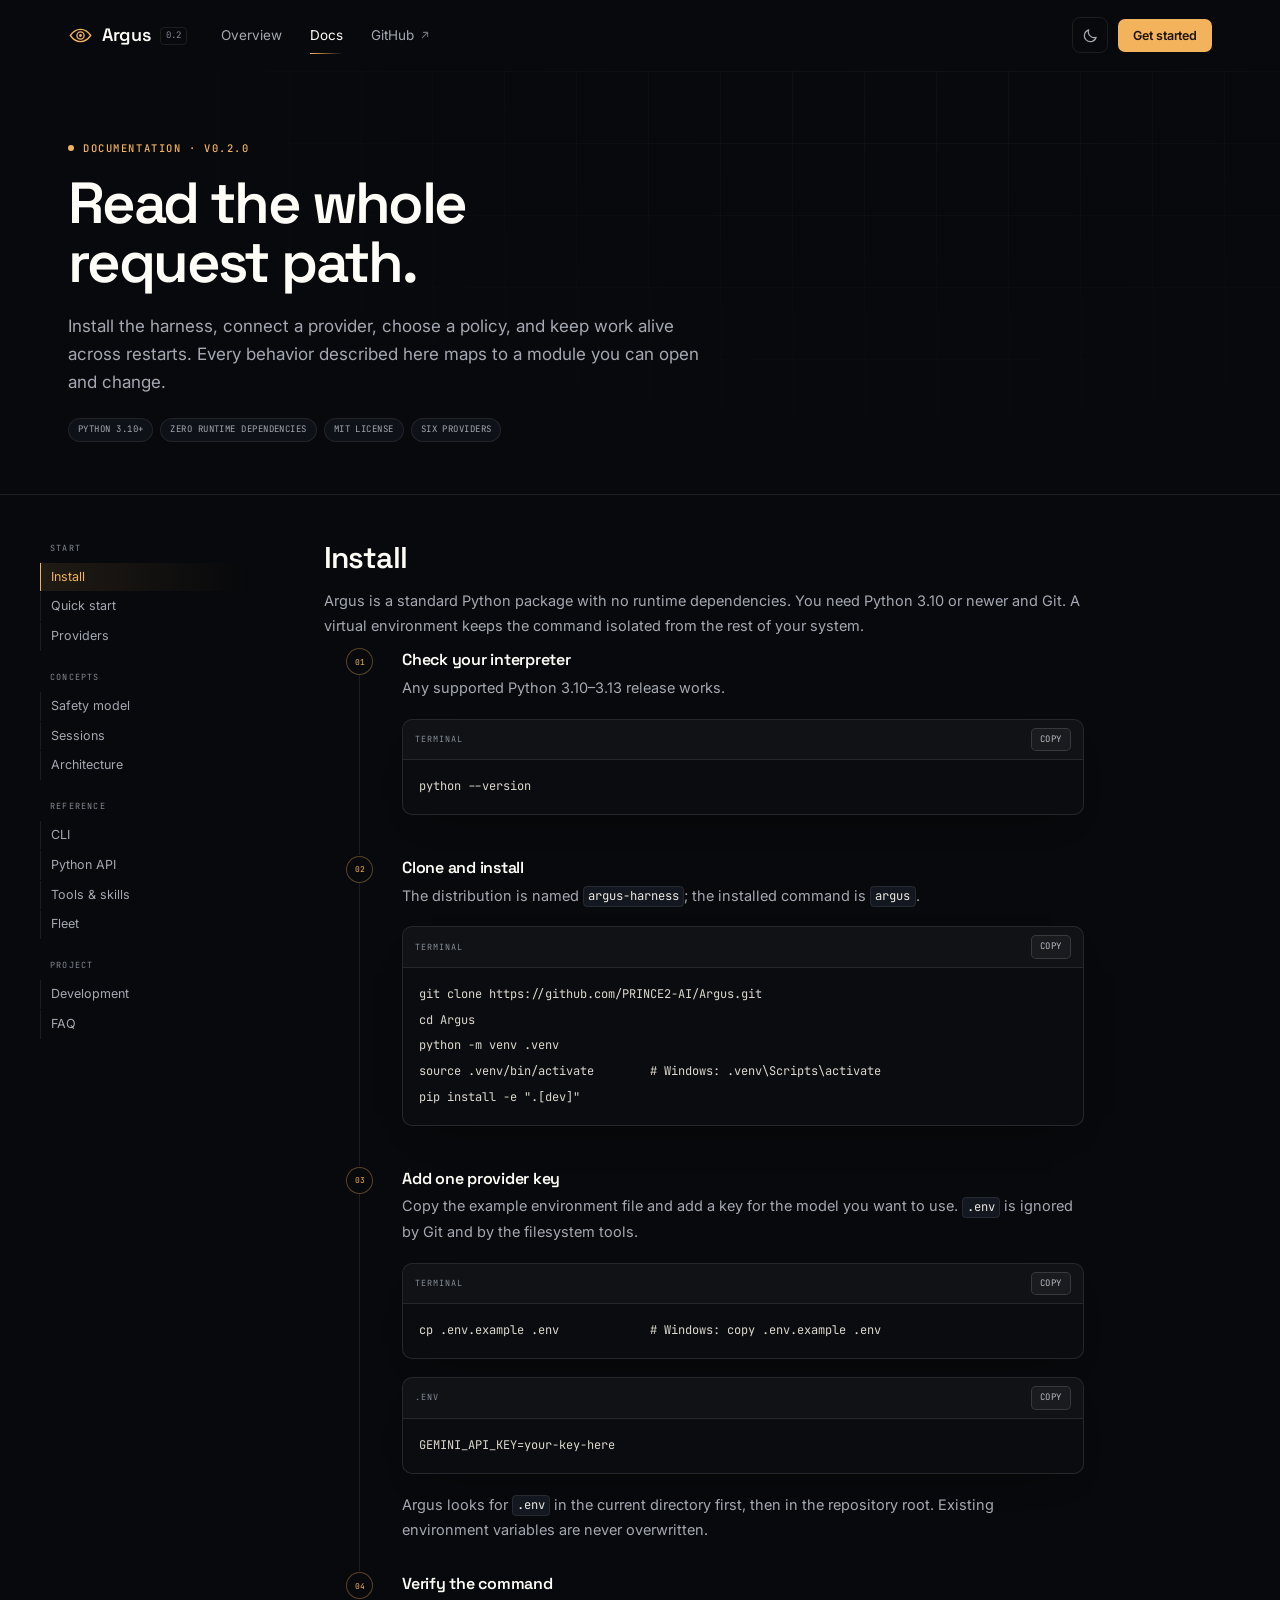
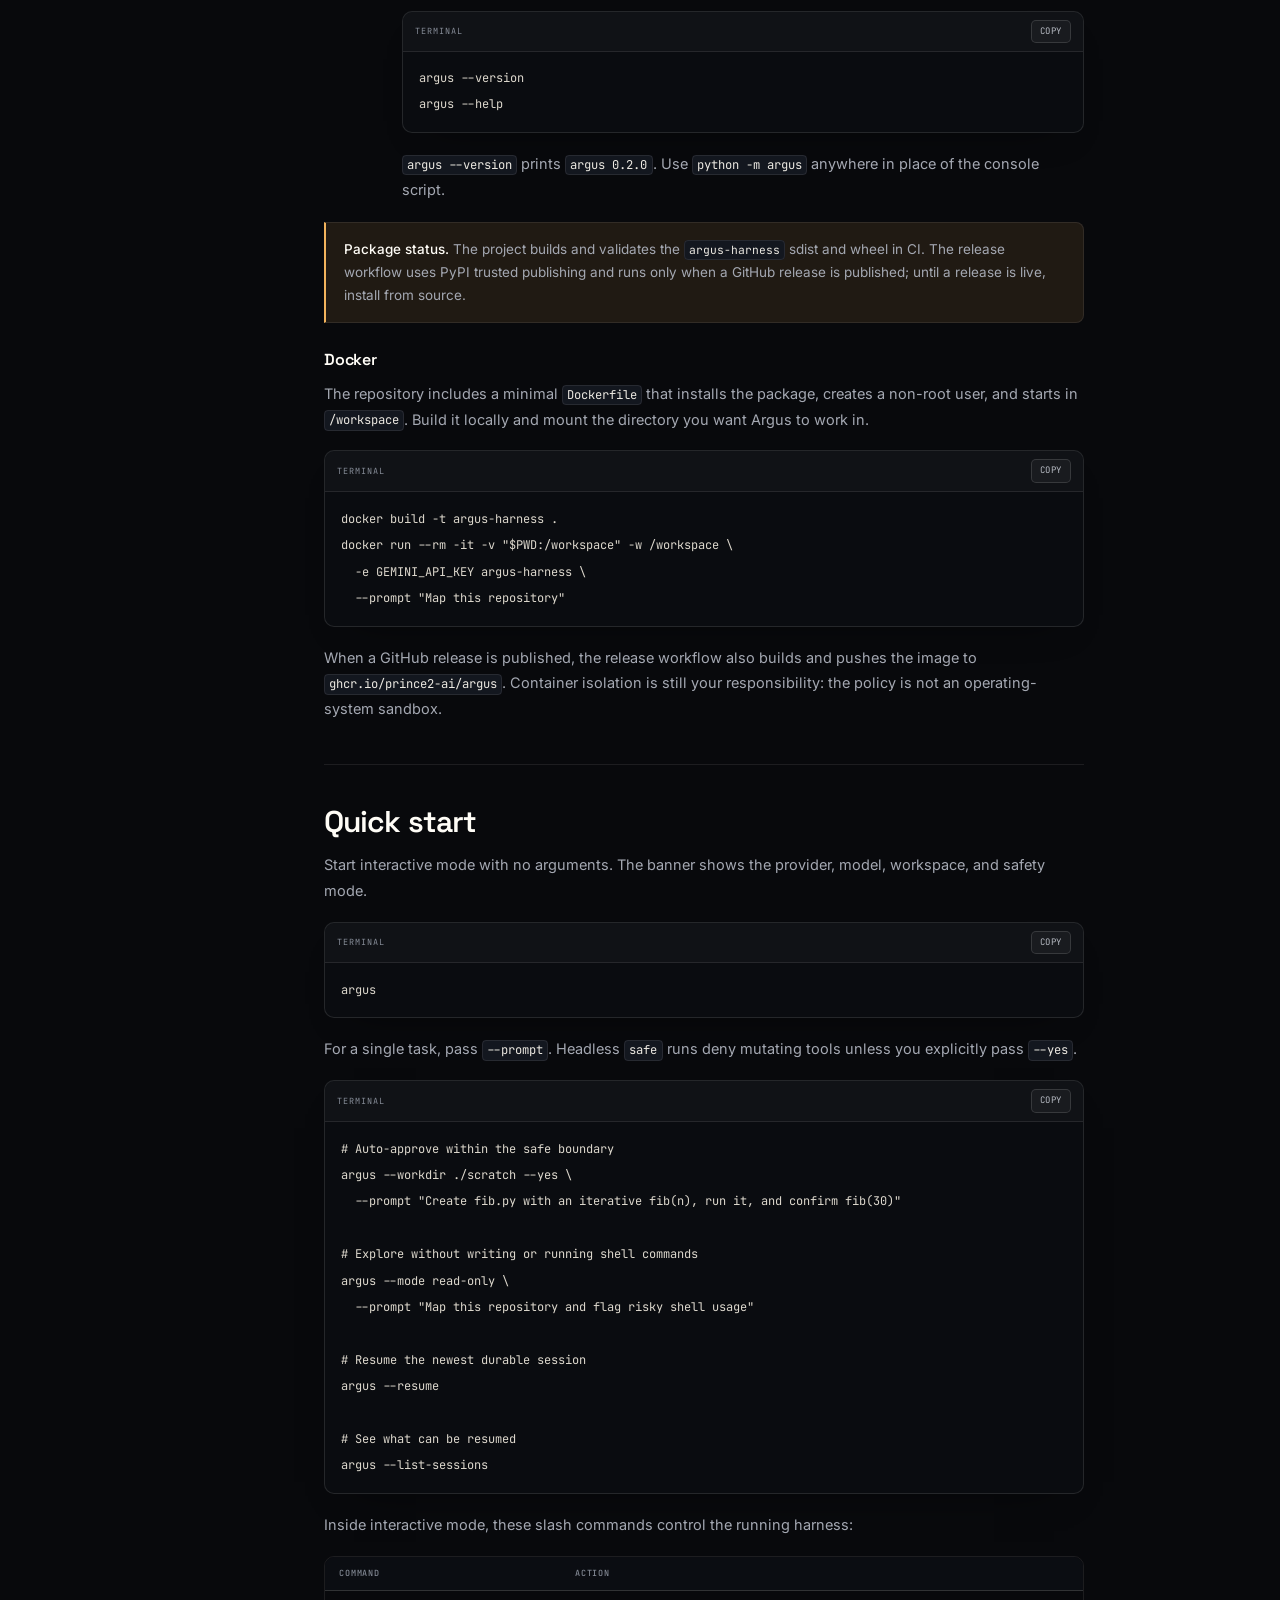
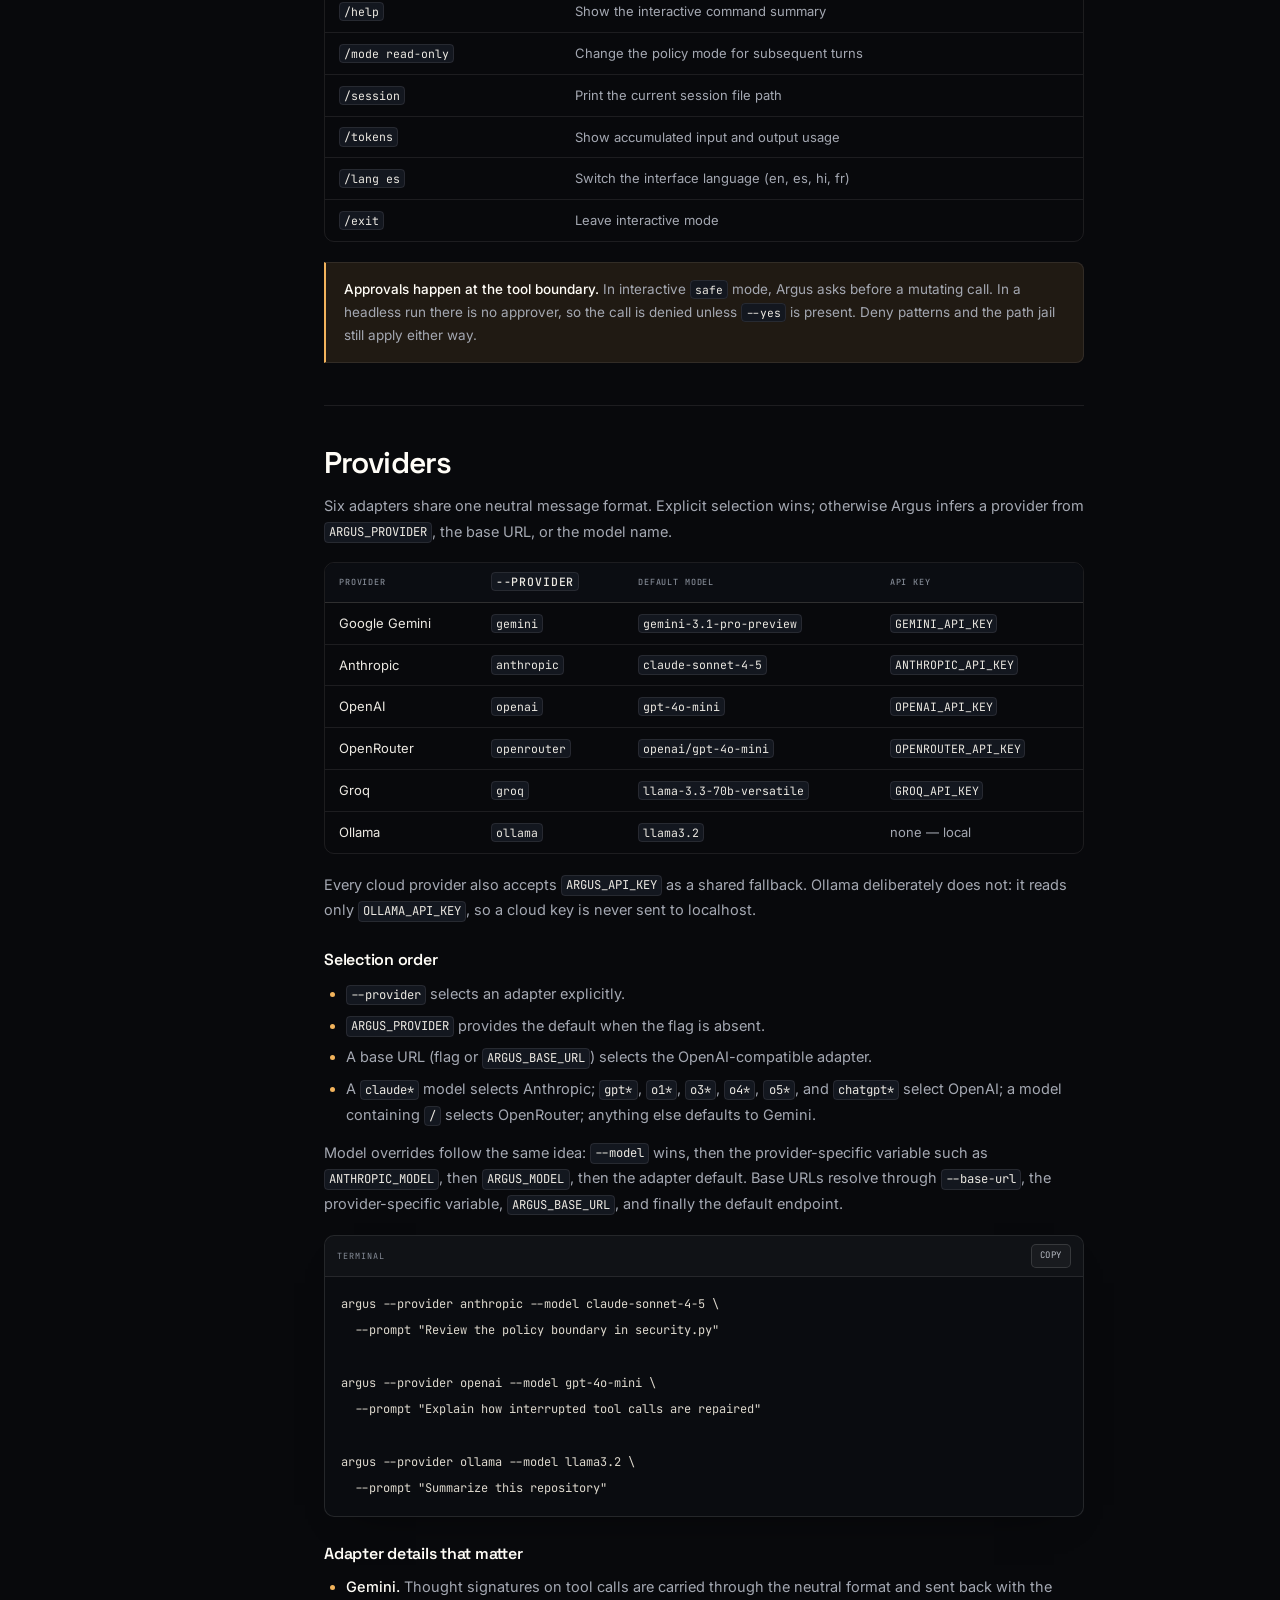
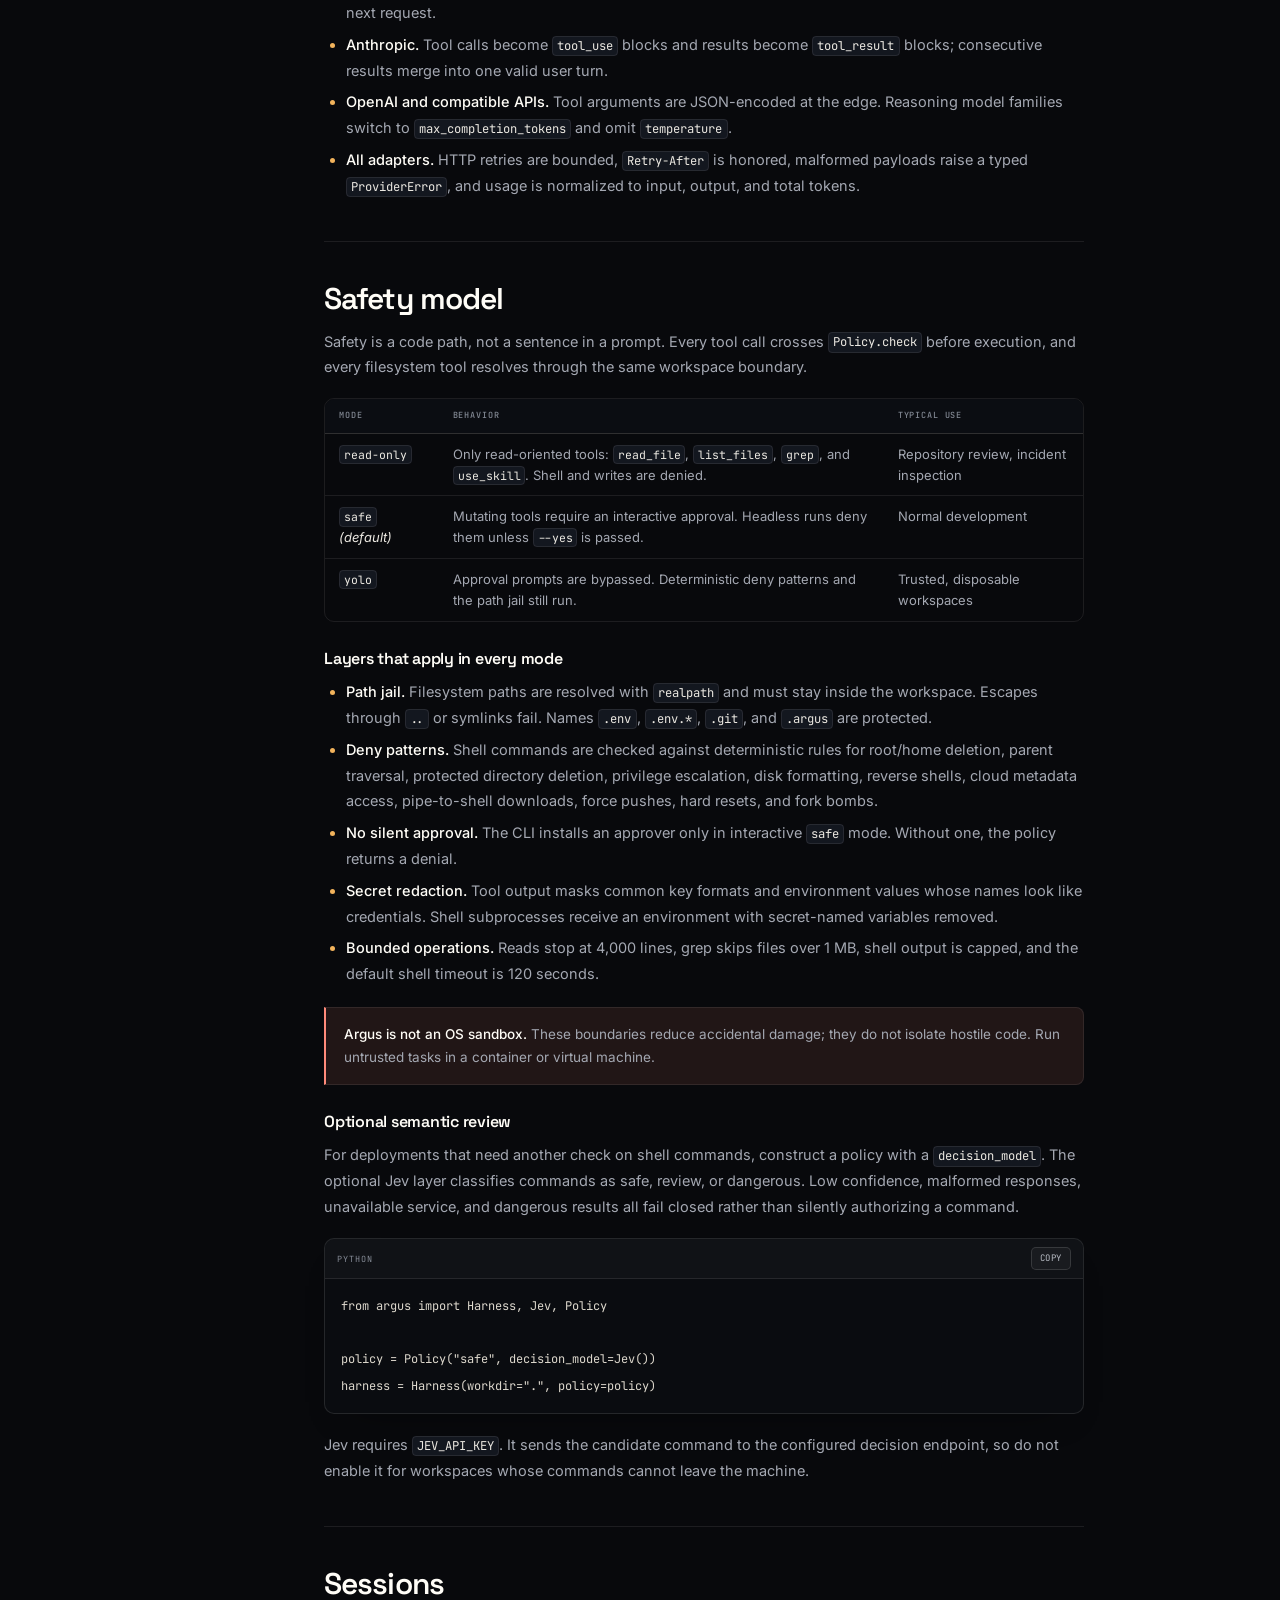
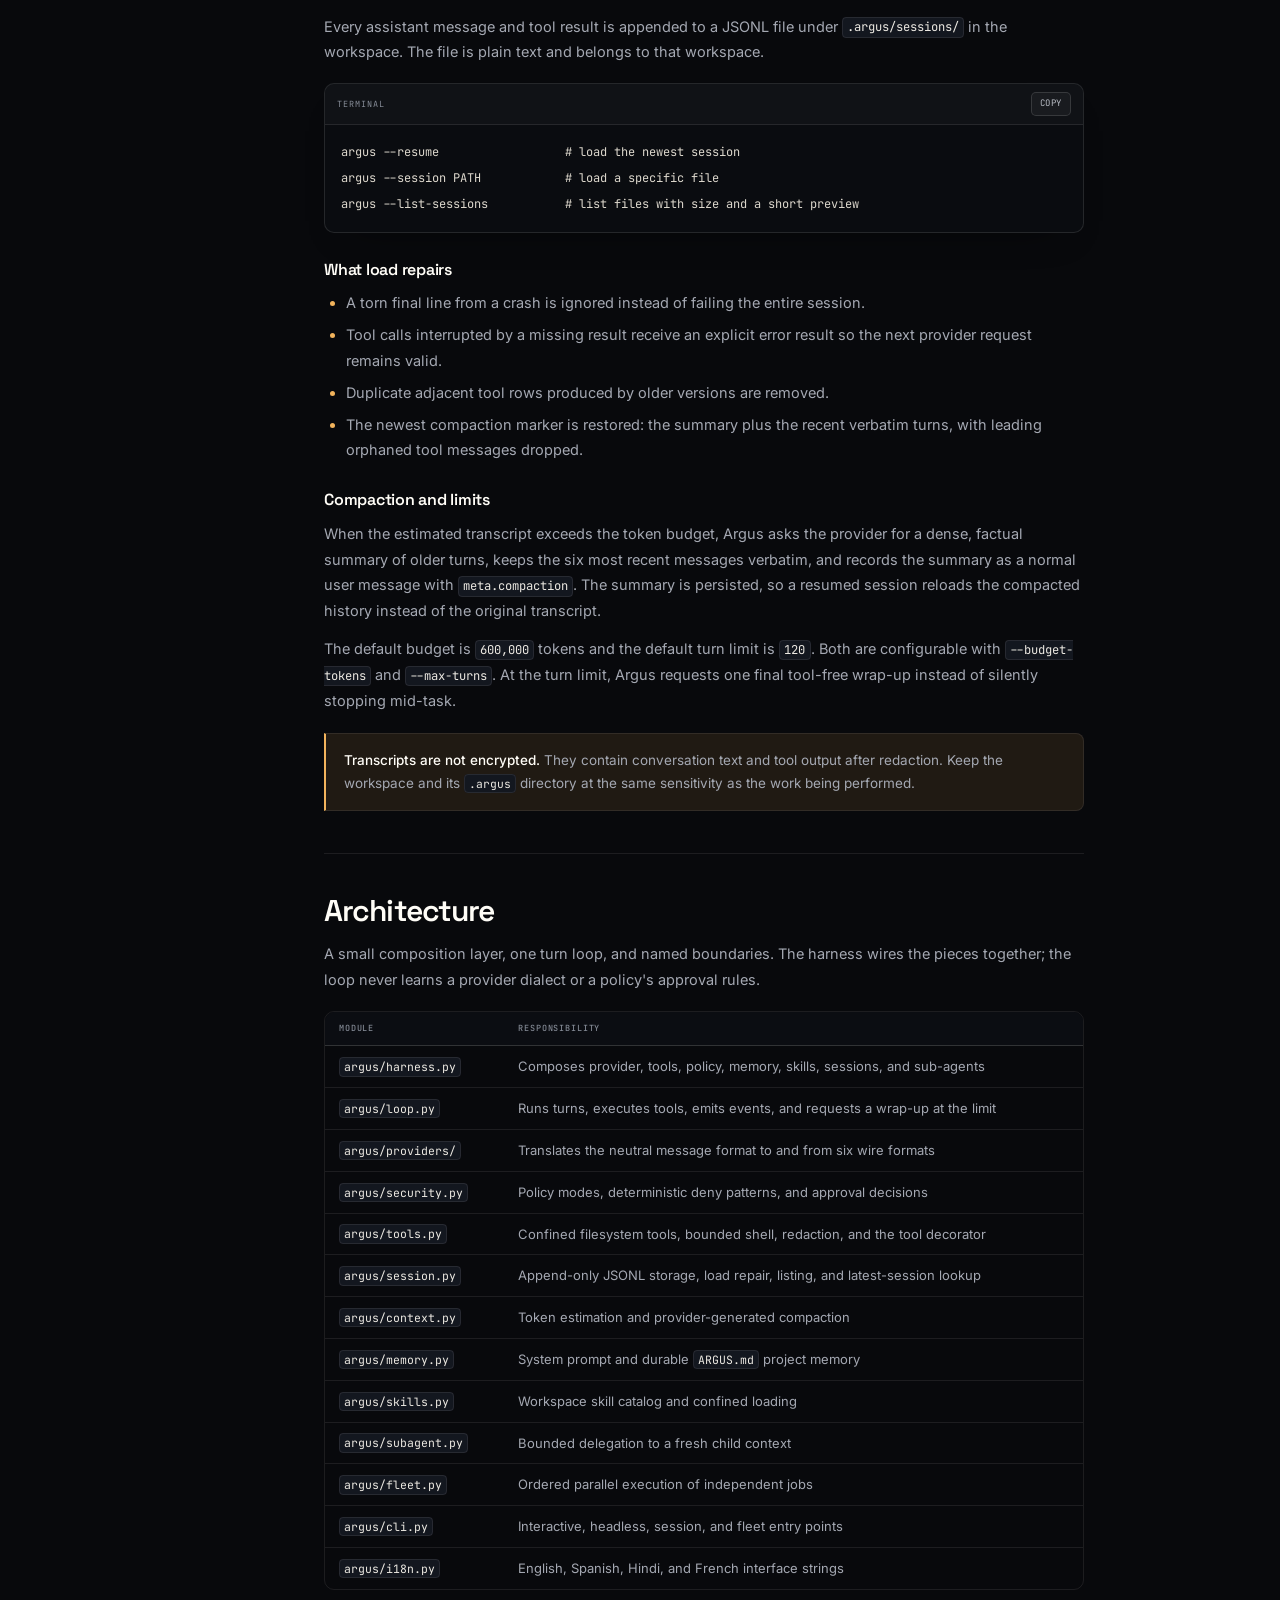
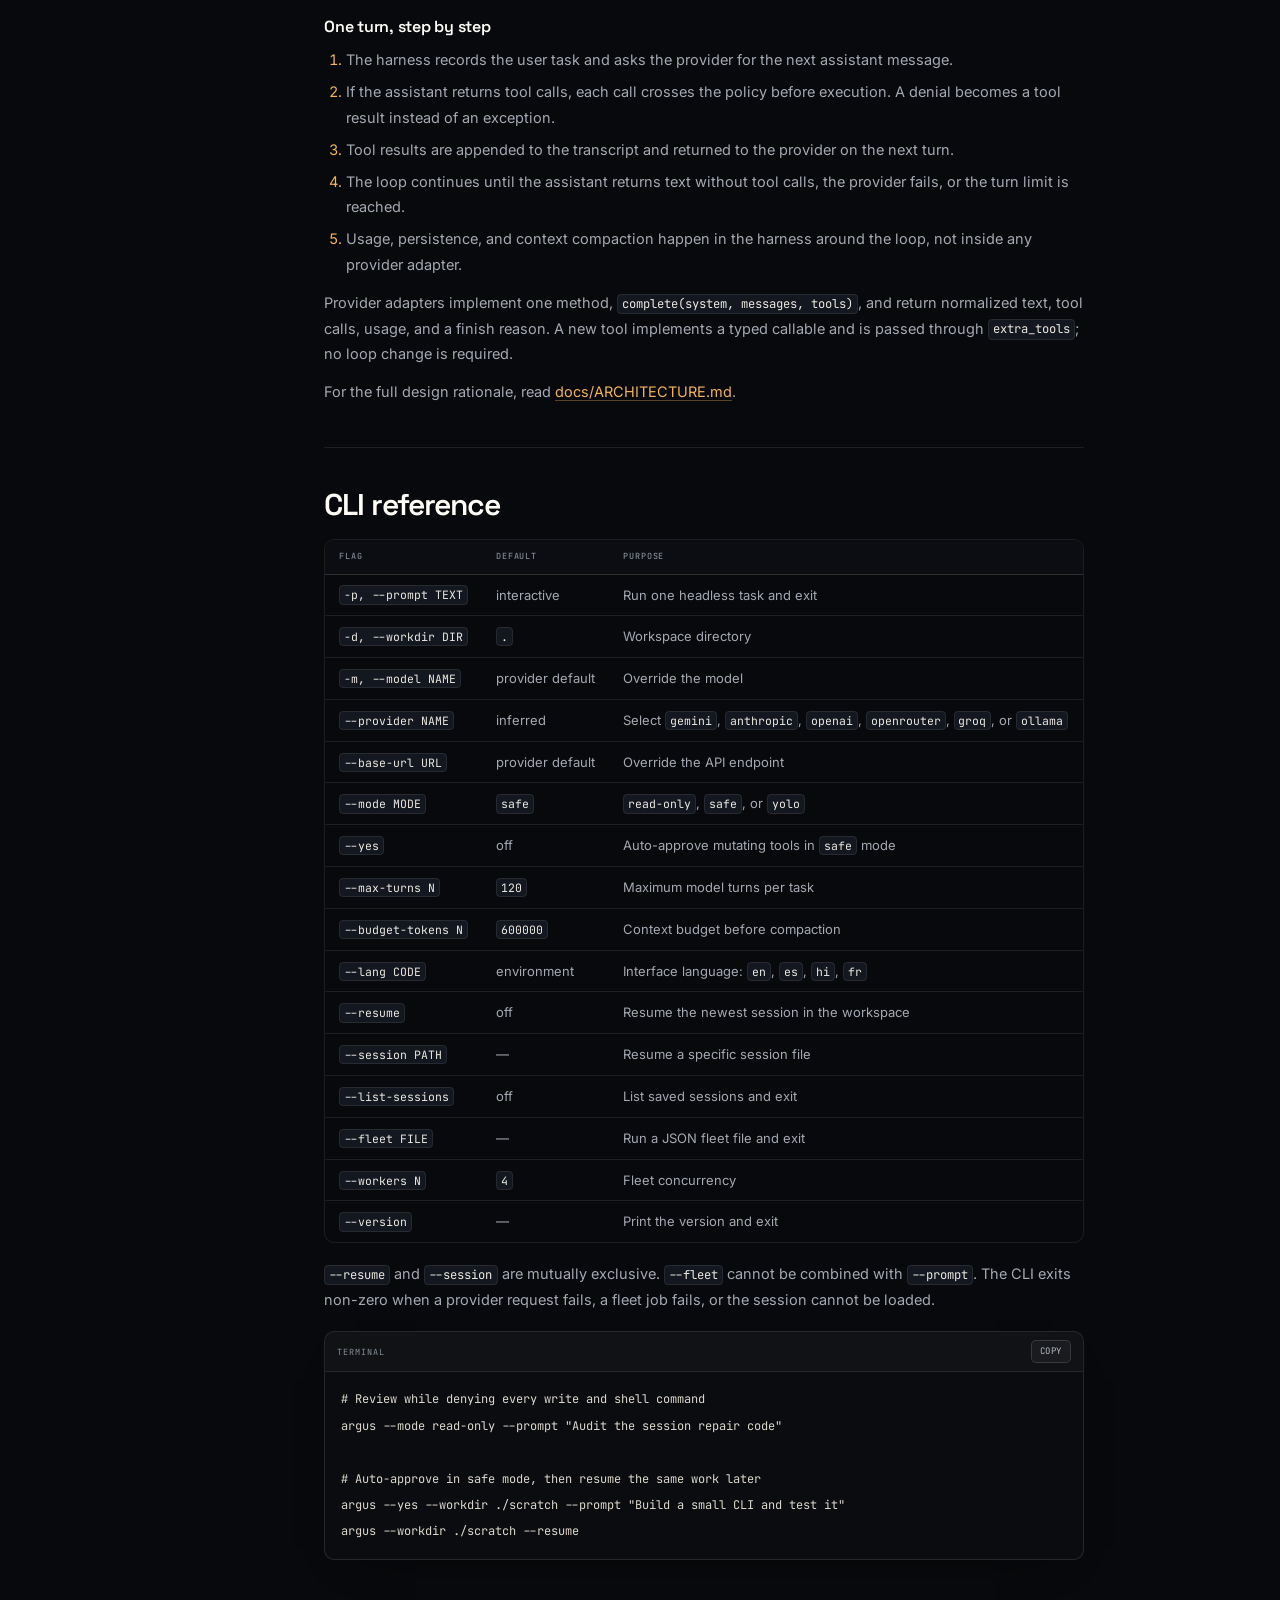
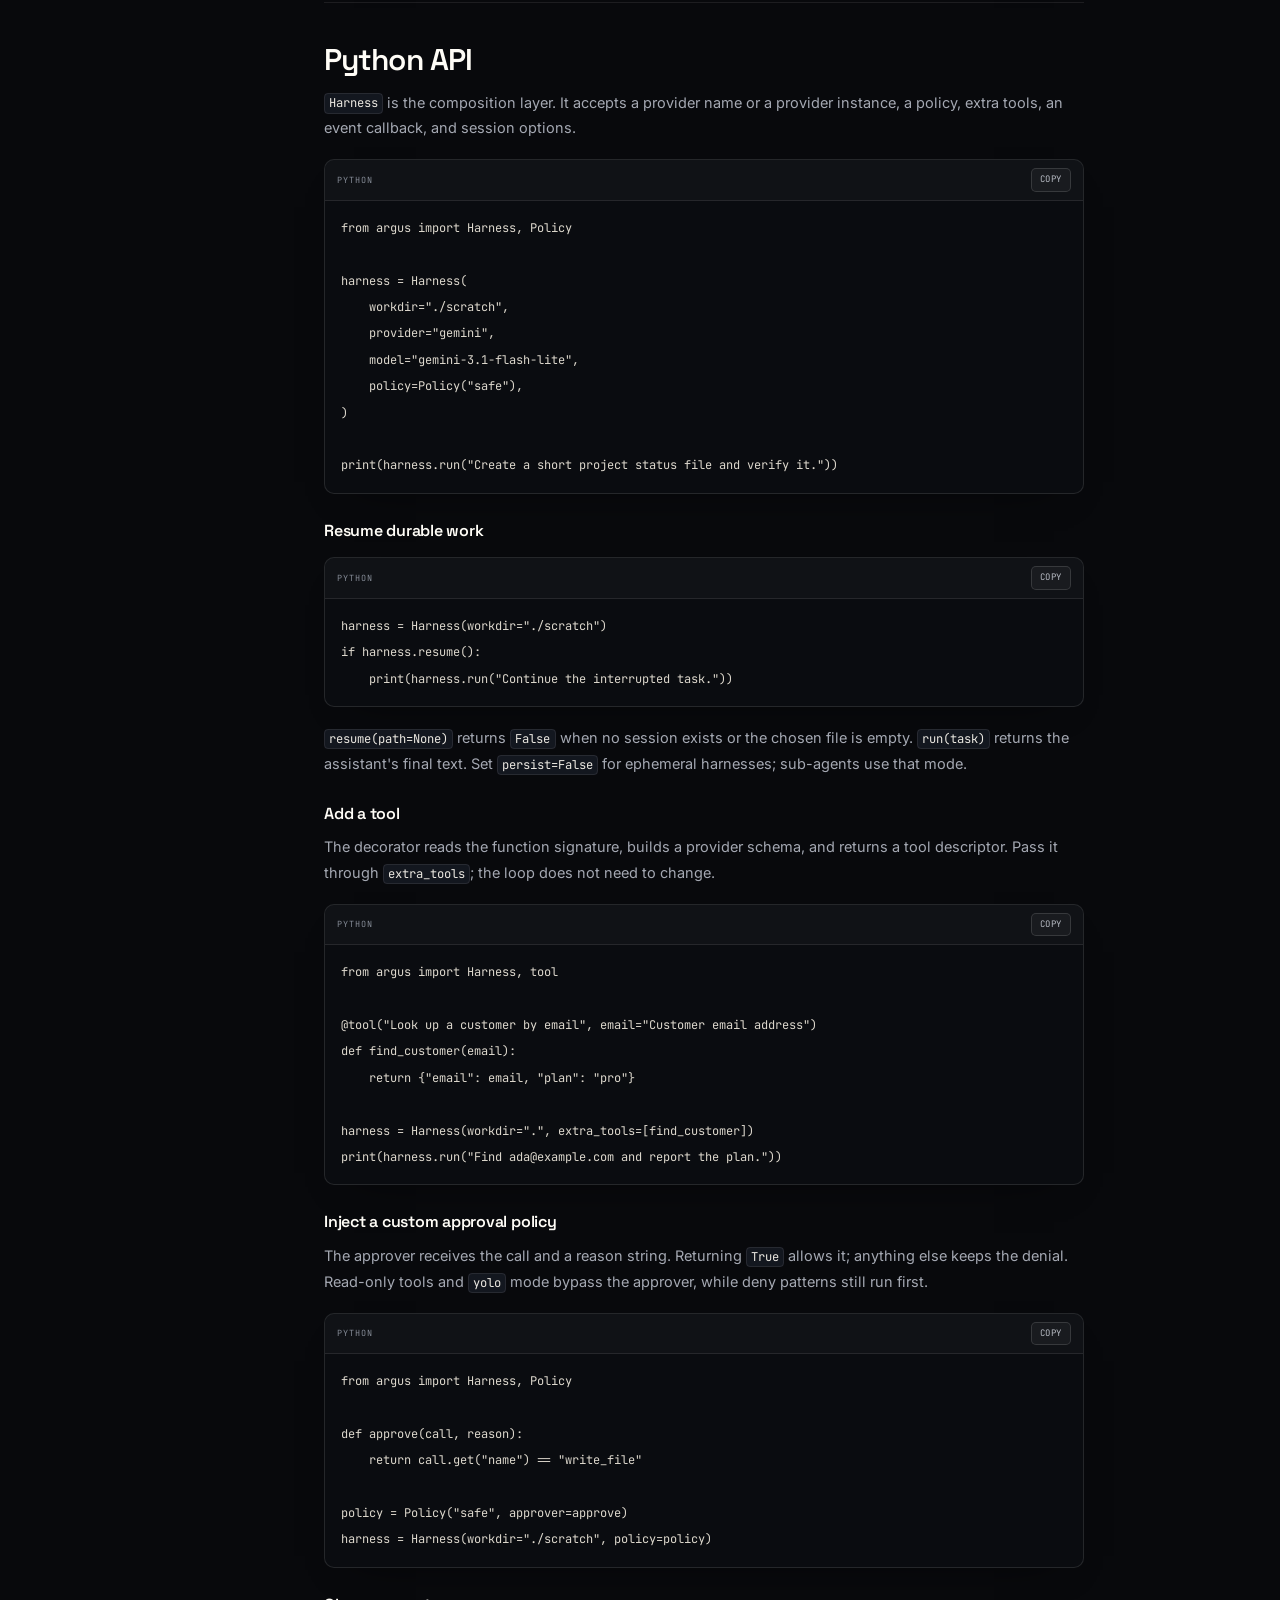
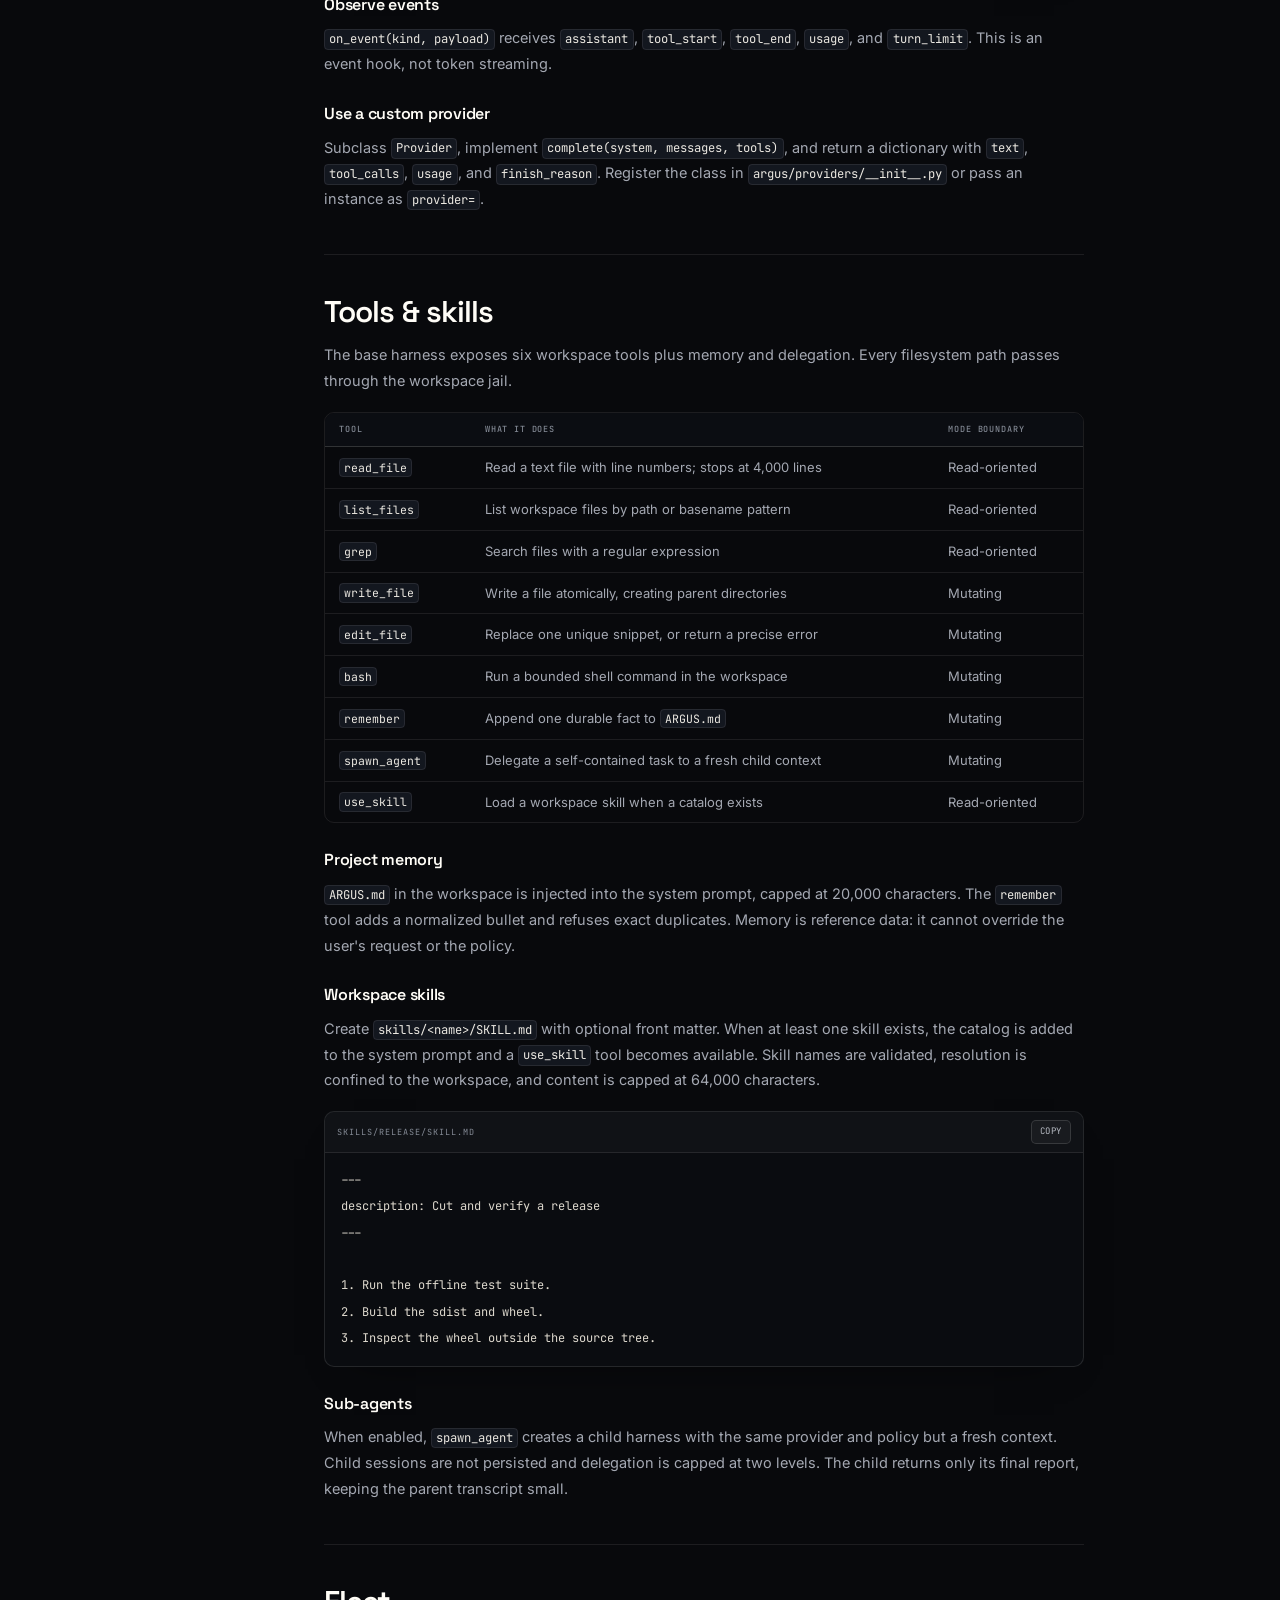
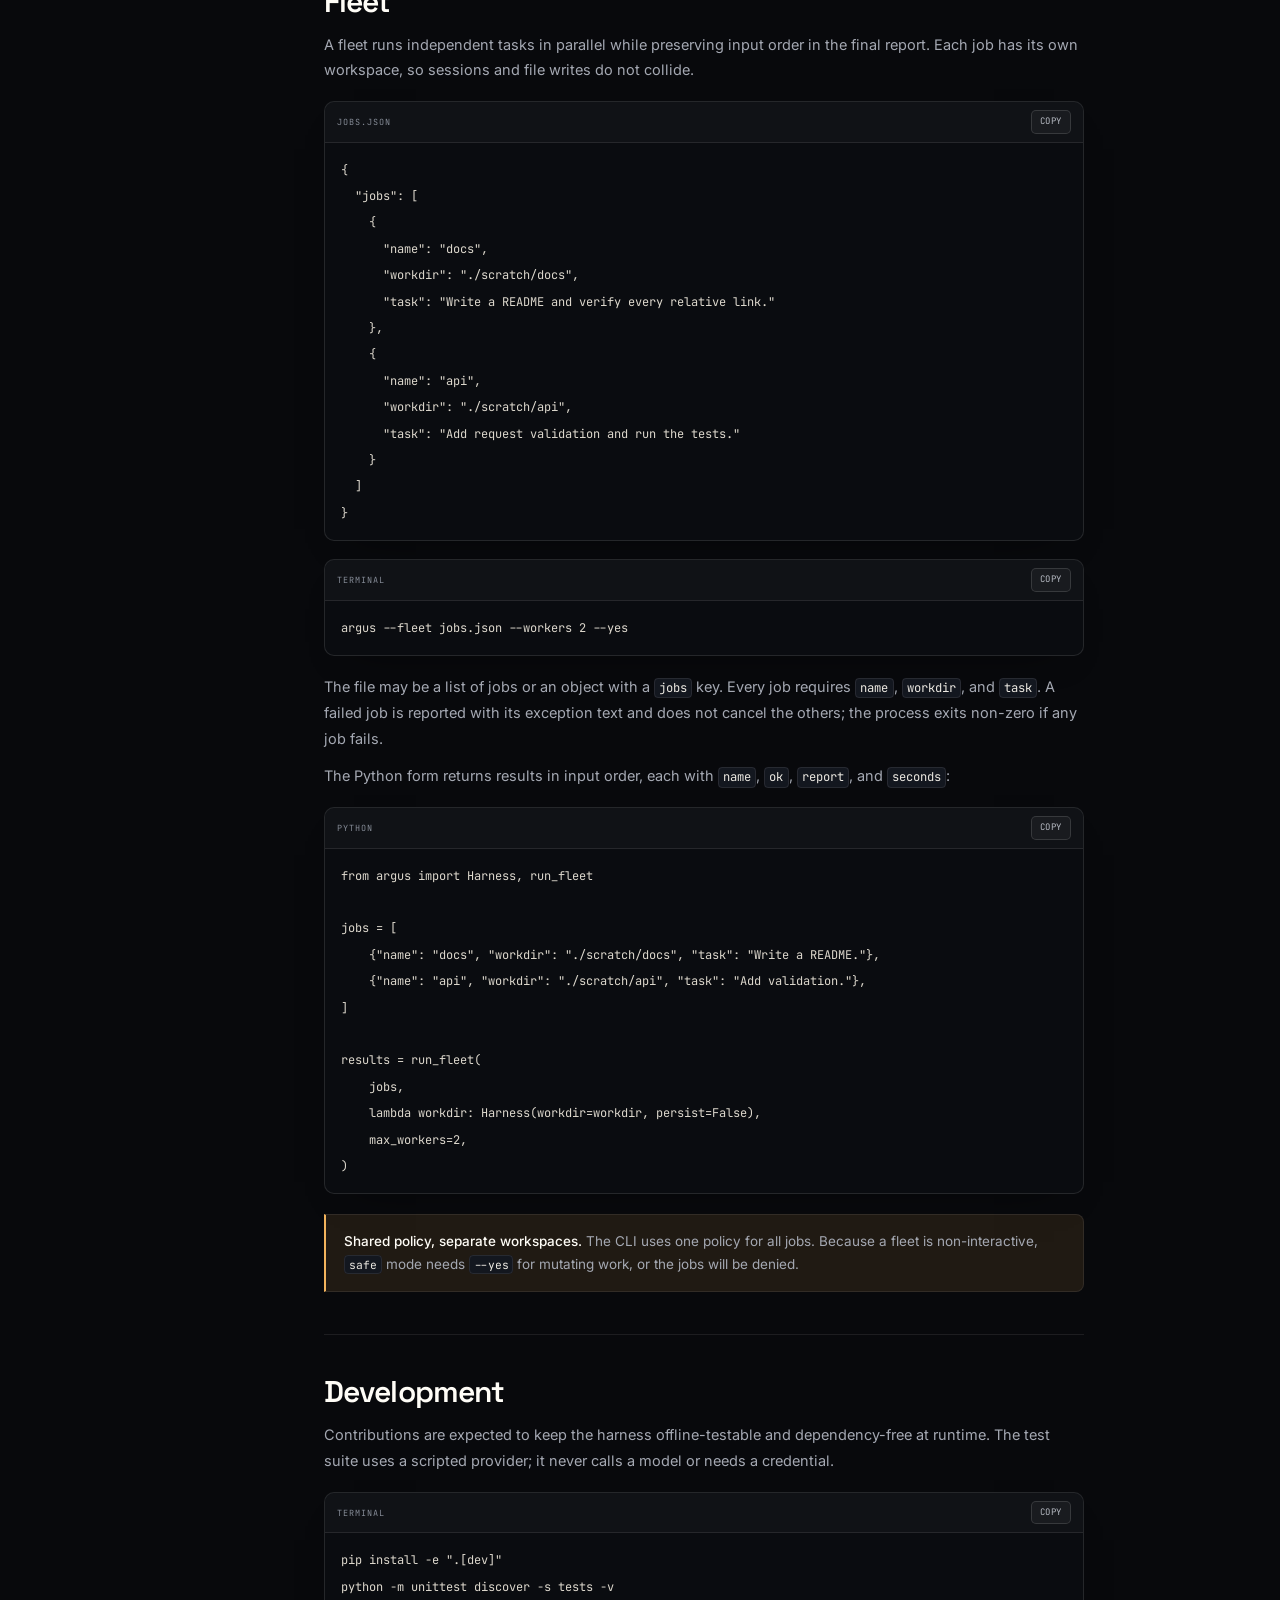
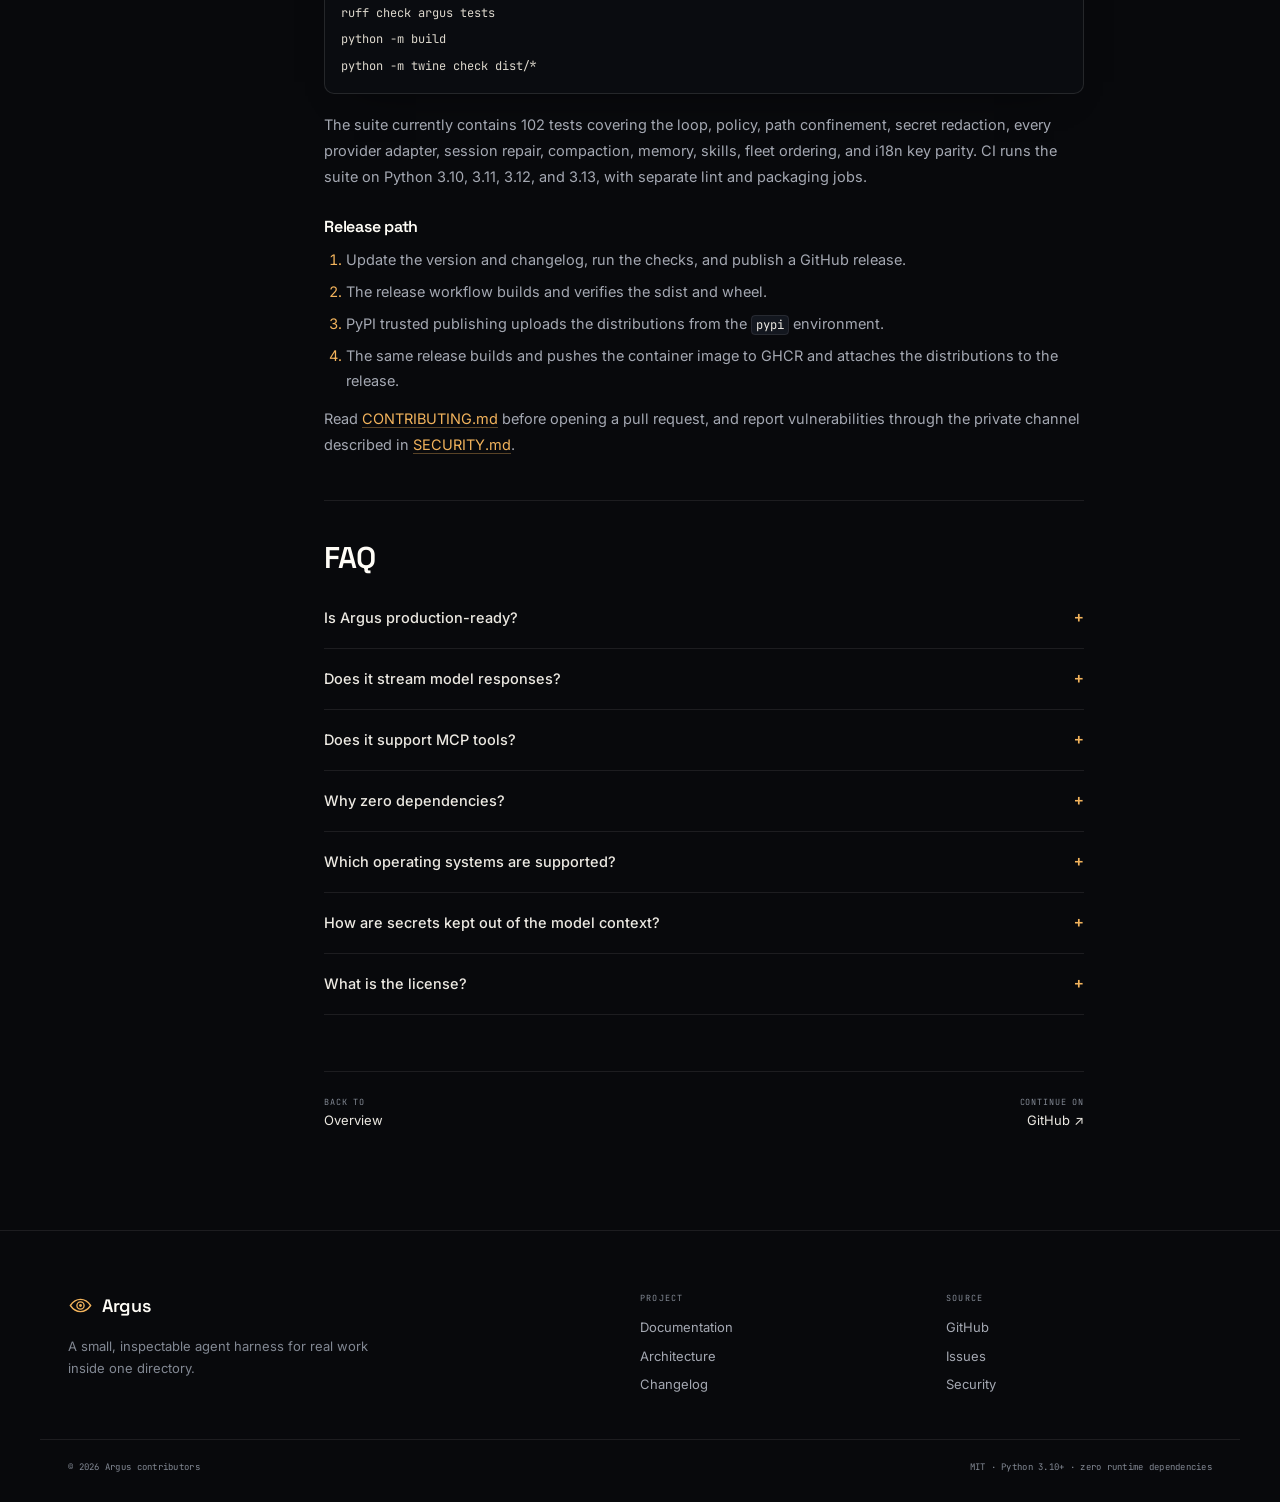
==== web/docs.html @ 1a898ef3 "feat(web): add landing page, docs site, and social assets" ====
<!doctype html>
<html lang="en" data-theme="dark">
<head>
  <meta charset="utf-8">
  <meta name="viewport" content="width=device-width, initial-scale=1">
  <title>Documentation — Argus</title>
  <meta name="description" content="Install Argus, configure a model provider, use the safety modes, resume durable sessions, and extend the Python agent harness.">
  <meta name="author" content="PRINCE2-AI">
  <meta name="theme-color" content="#08090c">
  <link rel="canonical" href="https://argus-harness-oa3gk1gz2f0.qoder.website/docs.html">
  <meta property="og:type" content="article">
  <meta property="og:site_name" content="Argus">
  <meta property="og:url" content="https://argus-harness-oa3gk1gz2f0.qoder.website/docs.html">
  <meta property="og:title" content="Argus documentation">
  <meta property="og:description" content="The full reference for the Argus Python agent harness: install, providers, safety, sessions, architecture, CLI, and API.">
  <meta property="og:image" content="https://argus-harness-oa3gk1gz2f0.qoder.website/assets/og.png">
  <meta property="og:image:width" content="1200">
  <meta property="og:image:height" content="630">
  <meta property="og:image:alt" content="Argus — an agent harness small enough to audit.">
  <meta name="twitter:card" content="summary_large_image">
  <meta name="twitter:title" content="Argus documentation">
  <meta name="twitter:description" content="Install, providers, safety, sessions, architecture, CLI, and Python API for the Argus agent harness.">
  <meta name="twitter:image" content="https://argus-harness-oa3gk1gz2f0.qoder.website/assets/og.png">
  <link rel="icon" href="assets/mark.svg" type="image/svg+xml">
  <link rel="preconnect" href="https://fonts.googleapis.com">
  <link rel="preconnect" href="https://fonts.gstatic.com" crossorigin>
  <link href="https://fonts.googleapis.com/css2?family=Inter:wght@400;500;600&family=JetBrains+Mono:wght@400;500;600&family=Space+Grotesk:wght@500;600;700&display=swap" rel="stylesheet">
  <script>
    (function () {
      document.documentElement.classList.add("js");
      try {
        var saved = localStorage.getItem("argus-theme");
        document.documentElement.dataset.theme = saved === "light" ? "light" : "dark";
      } catch (error) {}
    })();
  </script>
  <link rel="stylesheet" href="styles.css">
</head>
<body>
  <a class="skip-link" href="#main">Skip to content</a>

  <header class="site-header" data-header>
    <div class="container header-inner">
      <a class="brand" href="index.html" aria-label="Argus home">
        <svg class="brand-mark" viewBox="0 0 32 32" aria-hidden="true">
          <path d="M3 16c3.6-5.2 7.9-7.8 13-7.8S25.4 10.8 29 16c-3.6 5.2-7.9 7.8-13 7.8S6.6 21.2 3 16Z" fill="none" stroke="currentColor" stroke-width="1.7"/>
          <circle cx="16" cy="16" r="4.6" fill="none" stroke="currentColor" stroke-width="1.7"/>
          <circle class="brand-pupil" cx="16" cy="16" r="1.8"/>
        </svg>
        <span class="brand-name">Argus</span>
        <span class="brand-version">0.2</span>
      </a>

      <nav class="site-nav" id="site-nav" aria-label="Primary">
        <a href="index.html">Overview</a>
        <a href="docs.html" aria-current="page">Docs</a>
        <a href="https://github.com/PRINCE2-AI/Argus" target="_blank" rel="noopener">GitHub
          <svg viewBox="0 0 16 16" aria-hidden="true"><path d="M4.5 11.5 11.5 4.5M6 4.5h5.5V10" fill="none" stroke="currentColor" stroke-width="1.4" stroke-linecap="round" stroke-linejoin="round"/></svg>
        </a>
      </nav>

      <div class="header-actions">
        <button class="icon-btn theme-toggle" type="button" aria-label="Switch to light theme">
          <svg class="icon-moon" viewBox="0 0 24 24" aria-hidden="true"><path d="M20 14.5A8.2 8.2 0 0 1 9.5 4a8.5 8.5 0 1 0 10.5 10.5Z" fill="none" stroke="currentColor" stroke-width="1.6" stroke-linejoin="round"/></svg>
          <svg class="icon-sun" viewBox="0 0 24 24" aria-hidden="true"><circle cx="12" cy="12" r="4" fill="none" stroke="currentColor" stroke-width="1.6"/><path d="M12 2.5v2M12 19.5v2M2.5 12h2M19.5 12h2M5.3 5.3l1.4 1.4M17.3 17.3l1.4 1.4M18.7 5.3l-1.4 1.4M6.7 17.3l-1.4 1.4" stroke="currentColor" stroke-width="1.6" stroke-linecap="round"/></svg>
        </button>
        <a class="btn btn-small btn-primary header-cta" href="#install">Get started</a>
        <button class="icon-btn menu-toggle" type="button" aria-expanded="false" aria-controls="site-nav" aria-label="Open menu">
          <svg viewBox="0 0 24 24" aria-hidden="true"><path d="M4 7h16M4 12h16M4 17h16" stroke="currentColor" stroke-width="1.7" stroke-linecap="round"/></svg>
        </button>
      </div>
    </div>
  </header>

  <main id="main">
    <div class="docs-hero">
      <div class="container">
        <p class="eyebrow"><span class="pulse-dot" aria-hidden="true"></span> Documentation · v0.2.0</p>
        <h1>Read the whole<br>request path.</h1>
        <p class="docs-lede">Install the harness, connect a provider, choose a policy, and keep work alive across restarts. Every behavior described here maps to a module you can open and change.</p>
        <div class="docs-meta">
          <span class="tag">Python 3.10+</span>
          <span class="tag">Zero runtime dependencies</span>
          <span class="tag">MIT license</span>
          <span class="tag">Six providers</span>
        </div>
      </div>
    </div>

    <div class="container docs-shell">
      <aside class="docs-sidebar" aria-label="Documentation navigation">
        <nav class="docs-nav" aria-label="On this page">
          <span class="docs-nav-label">Start</span>
          <a href="#install">Install</a>
          <a href="#quickstart">Quick start</a>
          <a href="#providers">Providers</a>
          <span class="docs-nav-label">Concepts</span>
          <a href="#safety">Safety model</a>
          <a href="#sessions">Sessions</a>
          <a href="#architecture">Architecture</a>
          <span class="docs-nav-label">Reference</span>
          <a href="#cli">CLI</a>
          <a href="#python">Python API</a>
          <a href="#tools">Tools &amp; skills</a>
          <a href="#fleet">Fleet</a>
          <span class="docs-nav-label">Project</span>
          <a href="#development">Development</a>
          <a href="#faq">FAQ</a>
        </nav>
      </aside>

      <article class="docs-content">
        <section class="docs-section" id="install" aria-labelledby="install-title">
          <h2 id="install-title">Install</h2>
          <p>Argus is a standard Python package with no runtime dependencies. You need Python 3.10 or newer and Git. A virtual environment keeps the command isolated from the rest of your system.</p>

          <ol class="steps">
            <li>
              <h3>Check your interpreter</h3>
              <p>Any supported Python 3.10–3.13 release works.</p>
              <div class="code-block">
                <div class="code-head">
                  <span>terminal</span>
                  <button class="copy-btn" type="button">Copy</button>
                </div>
                <pre><code>python --version</code></pre>
              </div>
            </li>
            <li>
              <h3>Clone and install</h3>
              <p>The distribution is named <code>argus-harness</code>; the installed command is <code>argus</code>.</p>
              <div class="code-block">
                <div class="code-head">
                  <span>terminal</span>
                  <button class="copy-btn" type="button">Copy</button>
                </div>
                <pre><code>git clone https://github.com/PRINCE2-AI/Argus.git
cd Argus
python -m venv .venv
source .venv/bin/activate        # Windows: .venv\Scripts\activate
pip install -e ".[dev]"</code></pre>
              </div>
            </li>
            <li>
              <h3>Add one provider key</h3>
              <p>Copy the example environment file and add a key for the model you want to use. <code>.env</code> is ignored by Git and by the filesystem tools.</p>
              <div class="code-block">
                <div class="code-head">
                  <span>terminal</span>
                  <button class="copy-btn" type="button">Copy</button>
                </div>
                <pre><code>cp .env.example .env             # Windows: copy .env.example .env</code></pre>
              </div>
              <div class="code-block">
                <div class="code-head">
                  <span>.env</span>
                  <button class="copy-btn" type="button">Copy</button>
                </div>
                <pre><code>GEMINI_API_KEY=your-key-here</code></pre>
              </div>
              <p>Argus looks for <code>.env</code> in the current directory first, then in the repository root. Existing environment variables are never overwritten.</p>
            </li>
            <li>
              <h3>Verify the command</h3>
              <div class="code-block">
                <div class="code-head">
                  <span>terminal</span>
                  <button class="copy-btn" type="button">Copy</button>
                </div>
                <pre><code>argus --version
argus --help</code></pre>
              </div>
              <p><code>argus --version</code> prints <code>argus 0.2.0</code>. Use <code>python -m argus</code> anywhere in place of the console script.</p>
            </li>
          </ol>

          <div class="callout">
            <p><strong>Package status.</strong> The project builds and validates the <code>argus-harness</code> sdist and wheel in CI. The release workflow uses PyPI trusted publishing and runs only when a GitHub release is published; until a release is live, install from source.</p>
          </div>

          <h3>Docker</h3>
          <p>The repository includes a minimal <code>Dockerfile</code> that installs the package, creates a non-root user, and starts in <code>/workspace</code>. Build it locally and mount the directory you want Argus to work in.</p>
          <div class="code-block">
            <div class="code-head">
              <span>terminal</span>
              <button class="copy-btn" type="button">Copy</button>
            </div>
            <pre><code>docker build -t argus-harness .
docker run --rm -it -v "$PWD:/workspace" -w /workspace \
  -e GEMINI_API_KEY argus-harness \
  --prompt "Map this repository"</code></pre>
          </div>
          <p>When a GitHub release is published, the release workflow also builds and pushes the image to <code>ghcr.io/prince2-ai/argus</code>. Container isolation is still your responsibility: the policy is not an operating-system sandbox.</p>
        </section>

        <section class="docs-section" id="quickstart" aria-labelledby="quickstart-title">
          <h2 id="quickstart-title">Quick start</h2>
          <p>Start interactive mode with no arguments. The banner shows the provider, model, workspace, and safety mode.</p>
          <div class="code-block">
            <div class="code-head">
              <span>terminal</span>
              <button class="copy-btn" type="button">Copy</button>
            </div>
            <pre><code>argus</code></pre>
          </div>
          <p>For a single task, pass <code>--prompt</code>. Headless <code>safe</code> runs deny mutating tools unless you explicitly pass <code>--yes</code>.</p>
          <div class="code-block">
            <div class="code-head">
              <span>terminal</span>
              <button class="copy-btn" type="button">Copy</button>
            </div>
            <pre><code># Auto-approve within the safe boundary
argus --workdir ./scratch --yes \
  --prompt "Create fib.py with an iterative fib(n), run it, and confirm fib(30)"

# Explore without writing or running shell commands
argus --mode read-only \
  --prompt "Map this repository and flag risky shell usage"

# Resume the newest durable session
argus --resume

# See what can be resumed
argus --list-sessions</code></pre>
          </div>
          <p>Inside interactive mode, these slash commands control the running harness:</p>
          <div class="table-wrap">
            <table class="docs-table">
              <thead>
                <tr><th>Command</th><th>Action</th></tr>
              </thead>
              <tbody>
                <tr><td><code>/help</code></td><td>Show the interactive command summary</td></tr>
                <tr><td><code>/mode read-only</code></td><td>Change the policy mode for subsequent turns</td></tr>
                <tr><td><code>/session</code></td><td>Print the current session file path</td></tr>
                <tr><td><code>/tokens</code></td><td>Show accumulated input and output usage</td></tr>
                <tr><td><code>/lang es</code></td><td>Switch the interface language (en, es, hi, fr)</td></tr>
                <tr><td><code>/exit</code></td><td>Leave interactive mode</td></tr>
              </tbody>
            </table>
          </div>
          <div class="callout">
            <p><strong>Approvals happen at the tool boundary.</strong> In interactive <code>safe</code> mode, Argus asks before a mutating call. In a headless run there is no approver, so the call is denied unless <code>--yes</code> is present. Deny patterns and the path jail still apply either way.</p>
          </div>
        </section>

        <section class="docs-section" id="providers" aria-labelledby="providers-title">
          <h2 id="providers-title">Providers</h2>
          <p>Six adapters share one neutral message format. Explicit selection wins; otherwise Argus infers a provider from <code>ARGUS_PROVIDER</code>, the base URL, or the model name.</p>
          <div class="table-wrap">
            <table class="docs-table">
              <thead>
                <tr><th>Provider</th><th><code>--provider</code></th><th>Default model</th><th>API key</th></tr>
              </thead>
              <tbody>
                <tr><td>Google Gemini</td><td><code>gemini</code></td><td><code>gemini-3.1-pro-preview</code></td><td><code>GEMINI_API_KEY</code></td></tr>
                <tr><td>Anthropic</td><td><code>anthropic</code></td><td><code>claude-sonnet-4-5</code></td><td><code>ANTHROPIC_API_KEY</code></td></tr>
                <tr><td>OpenAI</td><td><code>openai</code></td><td><code>gpt-4o-mini</code></td><td><code>OPENAI_API_KEY</code></td></tr>
                <tr><td>OpenRouter</td><td><code>openrouter</code></td><td><code>openai/gpt-4o-mini</code></td><td><code>OPENROUTER_API_KEY</code></td></tr>
                <tr><td>Groq</td><td><code>groq</code></td><td><code>llama-3.3-70b-versatile</code></td><td><code>GROQ_API_KEY</code></td></tr>
                <tr><td>Ollama</td><td><code>ollama</code></td><td><code>llama3.2</code></td><td>none — local</td></tr>
              </tbody>
            </table>
          </div>
          <p>Every cloud provider also accepts <code>ARGUS_API_KEY</code> as a shared fallback. Ollama deliberately does not: it reads only <code>OLLAMA_API_KEY</code>, so a cloud key is never sent to localhost.</p>

          <h3>Selection order</h3>
          <ul>
            <li><code>--provider</code> selects an adapter explicitly.</li>
            <li><code>ARGUS_PROVIDER</code> provides the default when the flag is absent.</li>
            <li>A base URL (flag or <code>ARGUS_BASE_URL</code>) selects the OpenAI-compatible adapter.</li>
            <li>A <code>claude*</code> model selects Anthropic; <code>gpt*</code>, <code>o1*</code>, <code>o3*</code>, <code>o4*</code>, <code>o5*</code>, and <code>chatgpt*</code> select OpenAI; a model containing <code>/</code> selects OpenRouter; anything else defaults to Gemini.</li>
          </ul>
          <p>Model overrides follow the same idea: <code>--model</code> wins, then the provider-specific variable such as <code>ANTHROPIC_MODEL</code>, then <code>ARGUS_MODEL</code>, then the adapter default. Base URLs resolve through <code>--base-url</code>, the provider-specific variable, <code>ARGUS_BASE_URL</code>, and finally the default endpoint.</p>

          <div class="code-block">
            <div class="code-head">
              <span>terminal</span>
              <button class="copy-btn" type="button">Copy</button>
            </div>
            <pre><code>argus --provider anthropic --model claude-sonnet-4-5 \
  --prompt "Review the policy boundary in security.py"

argus --provider openai --model gpt-4o-mini \
  --prompt "Explain how interrupted tool calls are repaired"

argus --provider ollama --model llama3.2 \
  --prompt "Summarize this repository"</code></pre>
          </div>

          <h3>Adapter details that matter</h3>
          <ul>
            <li><strong>Gemini.</strong> Thought signatures on tool calls are carried through the neutral format and sent back with the next request.</li>
            <li><strong>Anthropic.</strong> Tool calls become <code>tool_use</code> blocks and results become <code>tool_result</code> blocks; consecutive results merge into one valid user turn.</li>
            <li><strong>OpenAI and compatible APIs.</strong> Tool arguments are JSON-encoded at the edge. Reasoning model families switch to <code>max_completion_tokens</code> and omit <code>temperature</code>.</li>
            <li><strong>All adapters.</strong> HTTP retries are bounded, <code>Retry-After</code> is honored, malformed payloads raise a typed <code>ProviderError</code>, and usage is normalized to input, output, and total tokens.</li>
          </ul>
        </section>

        <section class="docs-section" id="safety" aria-labelledby="safety-title">
          <h2 id="safety-title">Safety model</h2>
          <p>Safety is a code path, not a sentence in a prompt. Every tool call crosses <code>Policy.check</code> before execution, and every filesystem tool resolves through the same workspace boundary.</p>
          <div class="table-wrap">
            <table class="docs-table">
              <thead>
                <tr><th>Mode</th><th>Behavior</th><th>Typical use</th></tr>
              </thead>
              <tbody>
                <tr><td><code>read-only</code></td><td>Only read-oriented tools: <code>read_file</code>, <code>list_files</code>, <code>grep</code>, and <code>use_skill</code>. Shell and writes are denied.</td><td>Repository review, incident inspection</td></tr>
                <tr><td><code>safe</code> <em>(default)</em></td><td>Mutating tools require an interactive approval. Headless runs deny them unless <code>--yes</code> is passed.</td><td>Normal development</td></tr>
                <tr><td><code>yolo</code></td><td>Approval prompts are bypassed. Deterministic deny patterns and the path jail still run.</td><td>Trusted, disposable workspaces</td></tr>
              </tbody>
            </table>
          </div>

          <h3>Layers that apply in every mode</h3>
          <ul>
            <li><strong>Path jail.</strong> Filesystem paths are resolved with <code>realpath</code> and must stay inside the workspace. Escapes through <code>..</code> or symlinks fail. Names <code>.env</code>, <code>.env.*</code>, <code>.git</code>, and <code>.argus</code> are protected.</li>
            <li><strong>Deny patterns.</strong> Shell commands are checked against deterministic rules for root/home deletion, parent traversal, protected directory deletion, privilege escalation, disk formatting, reverse shells, cloud metadata access, pipe-to-shell downloads, force pushes, hard resets, and fork bombs.</li>
            <li><strong>No silent approval.</strong> The CLI installs an approver only in interactive <code>safe</code> mode. Without one, the policy returns a denial.</li>
            <li><strong>Secret redaction.</strong> Tool output masks common key formats and environment values whose names look like credentials. Shell subprocesses receive an environment with secret-named variables removed.</li>
            <li><strong>Bounded operations.</strong> Reads stop at 4,000 lines, grep skips files over 1 MB, shell output is capped, and the default shell timeout is 120 seconds.</li>
          </ul>

          <div class="callout callout-warn">
            <p><strong>Argus is not an OS sandbox.</strong> These boundaries reduce accidental damage; they do not isolate hostile code. Run untrusted tasks in a container or virtual machine.</p>
          </div>

          <h3>Optional semantic review</h3>
          <p>For deployments that need another check on shell commands, construct a policy with a <code>decision_model</code>. The optional Jev layer classifies commands as safe, review, or dangerous. Low confidence, malformed responses, unavailable service, and dangerous results all fail closed rather than silently authorizing a command.</p>
          <div class="code-block">
            <div class="code-head">
              <span>python</span>
              <button class="copy-btn" type="button">Copy</button>
            </div>
            <pre><code>from argus import Harness, Jev, Policy

policy = Policy("safe", decision_model=Jev())
harness = Harness(workdir=".", policy=policy)</code></pre>
          </div>
          <p>Jev requires <code>JEV_API_KEY</code>. It sends the candidate command to the configured decision endpoint, so do not enable it for workspaces whose commands cannot leave the machine.</p>
        </section>

        <section class="docs-section" id="sessions" aria-labelledby="sessions-title">
          <h2 id="sessions-title">Sessions</h2>
          <p>Every assistant message and tool result is appended to a JSONL file under <code>.argus/sessions/</code> in the workspace. The file is plain text and belongs to that workspace.</p>
          <div class="code-block">
            <div class="code-head">
              <span>terminal</span>
              <button class="copy-btn" type="button">Copy</button>
            </div>
            <pre><code>argus --resume                  # load the newest session
argus --session PATH            # load a specific file
argus --list-sessions           # list files with size and a short preview</code></pre>
          </div>

          <h3>What load repairs</h3>
          <ul>
            <li>A torn final line from a crash is ignored instead of failing the entire session.</li>
            <li>Tool calls interrupted by a missing result receive an explicit error result so the next provider request remains valid.</li>
            <li>Duplicate adjacent tool rows produced by older versions are removed.</li>
            <li>The newest compaction marker is restored: the summary plus the recent verbatim turns, with leading orphaned tool messages dropped.</li>
          </ul>

          <h3>Compaction and limits</h3>
          <p>When the estimated transcript exceeds the token budget, Argus asks the provider for a dense, factual summary of older turns, keeps the six most recent messages verbatim, and records the summary as a normal user message with <code>meta.compaction</code>. The summary is persisted, so a resumed session reloads the compacted history instead of the original transcript.</p>
          <p>The default budget is <code>600,000</code> tokens and the default turn limit is <code>120</code>. Both are configurable with <code>--budget-tokens</code> and <code>--max-turns</code>. At the turn limit, Argus requests one final tool-free wrap-up instead of silently stopping mid-task.</p>
          <div class="callout">
            <p><strong>Transcripts are not encrypted.</strong> They contain conversation text and tool output after redaction. Keep the workspace and its <code>.argus</code> directory at the same sensitivity as the work being performed.</p>
          </div>
        </section>

        <section class="docs-section" id="architecture" aria-labelledby="architecture-title">
          <h2 id="architecture-title">Architecture</h2>
          <p>A small composition layer, one turn loop, and named boundaries. The harness wires the pieces together; the loop never learns a provider dialect or a policy's approval rules.</p>
          <div class="table-wrap">
            <table class="docs-table">
              <thead>
                <tr><th>Module</th><th>Responsibility</th></tr>
              </thead>
              <tbody>
                <tr><td><code>argus/harness.py</code></td><td>Composes provider, tools, policy, memory, skills, sessions, and sub-agents</td></tr>
                <tr><td><code>argus/loop.py</code></td><td>Runs turns, executes tools, emits events, and requests a wrap-up at the limit</td></tr>
                <tr><td><code>argus/providers/</code></td><td>Translates the neutral message format to and from six wire formats</td></tr>
                <tr><td><code>argus/security.py</code></td><td>Policy modes, deterministic deny patterns, and approval decisions</td></tr>
                <tr><td><code>argus/tools.py</code></td><td>Confined filesystem tools, bounded shell, redaction, and the tool decorator</td></tr>
                <tr><td><code>argus/session.py</code></td><td>Append-only JSONL storage, load repair, listing, and latest-session lookup</td></tr>
                <tr><td><code>argus/context.py</code></td><td>Token estimation and provider-generated compaction</td></tr>
                <tr><td><code>argus/memory.py</code></td><td>System prompt and durable <code>ARGUS.md</code> project memory</td></tr>
                <tr><td><code>argus/skills.py</code></td><td>Workspace skill catalog and confined loading</td></tr>
                <tr><td><code>argus/subagent.py</code></td><td>Bounded delegation to a fresh child context</td></tr>
                <tr><td><code>argus/fleet.py</code></td><td>Ordered parallel execution of independent jobs</td></tr>
                <tr><td><code>argus/cli.py</code></td><td>Interactive, headless, session, and fleet entry points</td></tr>
                <tr><td><code>argus/i18n.py</code></td><td>English, Spanish, Hindi, and French interface strings</td></tr>
              </tbody>
            </table>
          </div>

          <h3>One turn, step by step</h3>
          <ol>
            <li>The harness records the user task and asks the provider for the next assistant message.</li>
            <li>If the assistant returns tool calls, each call crosses the policy before execution. A denial becomes a tool result instead of an exception.</li>
            <li>Tool results are appended to the transcript and returned to the provider on the next turn.</li>
            <li>The loop continues until the assistant returns text without tool calls, the provider fails, or the turn limit is reached.</li>
            <li>Usage, persistence, and context compaction happen in the harness around the loop, not inside any provider adapter.</li>
          </ol>
          <p>Provider adapters implement one method, <code>complete(system, messages, tools)</code>, and return normalized text, tool calls, usage, and a finish reason. A new tool implements a typed callable and is passed through <code>extra_tools</code>; no loop change is required.</p>
          <p>For the full design rationale, read <a href="https://github.com/PRINCE2-AI/Argus/blob/main/docs/ARCHITECTURE.md" target="_blank" rel="noopener">docs/ARCHITECTURE.md</a>.</p>
        </section>

        <section class="docs-section" id="cli" aria-labelledby="cli-title">
          <h2 id="cli-title">CLI reference</h2>
          <div class="table-wrap">
            <table class="docs-table">
              <thead>
                <tr><th>Flag</th><th>Default</th><th>Purpose</th></tr>
              </thead>
              <tbody>
                <tr><td><code>-p, --prompt TEXT</code></td><td>interactive</td><td>Run one headless task and exit</td></tr>
                <tr><td><code>-d, --workdir DIR</code></td><td><code>.</code></td><td>Workspace directory</td></tr>
                <tr><td><code>-m, --model NAME</code></td><td>provider default</td><td>Override the model</td></tr>
                <tr><td><code>--provider NAME</code></td><td>inferred</td><td>Select <code>gemini</code>, <code>anthropic</code>, <code>openai</code>, <code>openrouter</code>, <code>groq</code>, or <code>ollama</code></td></tr>
                <tr><td><code>--base-url URL</code></td><td>provider default</td><td>Override the API endpoint</td></tr>
                <tr><td><code>--mode MODE</code></td><td><code>safe</code></td><td><code>read-only</code>, <code>safe</code>, or <code>yolo</code></td></tr>
                <tr><td><code>--yes</code></td><td>off</td><td>Auto-approve mutating tools in <code>safe</code> mode</td></tr>
                <tr><td><code>--max-turns N</code></td><td><code>120</code></td><td>Maximum model turns per task</td></tr>
                <tr><td><code>--budget-tokens N</code></td><td><code>600000</code></td><td>Context budget before compaction</td></tr>
                <tr><td><code>--lang CODE</code></td><td>environment</td><td>Interface language: <code>en</code>, <code>es</code>, <code>hi</code>, <code>fr</code></td></tr>
                <tr><td><code>--resume</code></td><td>off</td><td>Resume the newest session in the workspace</td></tr>
                <tr><td><code>--session PATH</code></td><td>—</td><td>Resume a specific session file</td></tr>
                <tr><td><code>--list-sessions</code></td><td>off</td><td>List saved sessions and exit</td></tr>
                <tr><td><code>--fleet FILE</code></td><td>—</td><td>Run a JSON fleet file and exit</td></tr>
                <tr><td><code>--workers N</code></td><td><code>4</code></td><td>Fleet concurrency</td></tr>
                <tr><td><code>--version</code></td><td>—</td><td>Print the version and exit</td></tr>
              </tbody>
            </table>
          </div>
          <p><code>--resume</code> and <code>--session</code> are mutually exclusive. <code>--fleet</code> cannot be combined with <code>--prompt</code>. The CLI exits non-zero when a provider request fails, a fleet job fails, or the session cannot be loaded.</p>
          <div class="code-block">
            <div class="code-head">
              <span>terminal</span>
              <button class="copy-btn" type="button">Copy</button>
            </div>
            <pre><code># Review while denying every write and shell command
argus --mode read-only --prompt "Audit the session repair code"

# Auto-approve in safe mode, then resume the same work later
argus --yes --workdir ./scratch --prompt "Build a small CLI and test it"
argus --workdir ./scratch --resume</code></pre>
          </div>
        </section>

        <section class="docs-section" id="python" aria-labelledby="python-title">
          <h2 id="python-title">Python API</h2>
          <p><code>Harness</code> is the composition layer. It accepts a provider name or a provider instance, a policy, extra tools, an event callback, and session options.</p>
          <div class="code-block">
            <div class="code-head">
              <span>python</span>
              <button class="copy-btn" type="button">Copy</button>
            </div>
            <pre><code>from argus import Harness, Policy

harness = Harness(
    workdir="./scratch",
    provider="gemini",
    model="gemini-3.1-flash-lite",
    policy=Policy("safe"),
)

print(harness.run("Create a short project status file and verify it."))</code></pre>
          </div>

          <h3>Resume durable work</h3>
          <div class="code-block">
            <div class="code-head">
              <span>python</span>
              <button class="copy-btn" type="button">Copy</button>
            </div>
            <pre><code>harness = Harness(workdir="./scratch")
if harness.resume():
    print(harness.run("Continue the interrupted task."))</code></pre>
          </div>
          <p><code>resume(path=None)</code> returns <code>False</code> when no session exists or the chosen file is empty. <code>run(task)</code> returns the assistant's final text. Set <code>persist=False</code> for ephemeral harnesses; sub-agents use that mode.</p>

          <h3>Add a tool</h3>
          <p>The decorator reads the function signature, builds a provider schema, and returns a tool descriptor. Pass it through <code>extra_tools</code>; the loop does not need to change.</p>
          <div class="code-block">
            <div class="code-head">
              <span>python</span>
              <button class="copy-btn" type="button">Copy</button>
            </div>
            <pre><code>from argus import Harness, tool

@tool("Look up a customer by email", email="Customer email address")
def find_customer(email):
    return {"email": email, "plan": "pro"}

harness = Harness(workdir=".", extra_tools=[find_customer])
print(harness.run("Find ada@example.com and report the plan."))</code></pre>
          </div>

          <h3>Inject a custom approval policy</h3>
          <p>The approver receives the call and a reason string. Returning <code>True</code> allows it; anything else keeps the denial. Read-only tools and <code>yolo</code> mode bypass the approver, while deny patterns still run first.</p>
          <div class="code-block">
            <div class="code-head">
              <span>python</span>
              <button class="copy-btn" type="button">Copy</button>
            </div>
            <pre><code>from argus import Harness, Policy

def approve(call, reason):
    return call.get("name") == "write_file"

policy = Policy("safe", approver=approve)
harness = Harness(workdir="./scratch", policy=policy)</code></pre>
          </div>

          <h3>Observe events</h3>
          <p><code>on_event(kind, payload)</code> receives <code>assistant</code>, <code>tool_start</code>, <code>tool_end</code>, <code>usage</code>, and <code>turn_limit</code>. This is an event hook, not token streaming.</p>

          <h3>Use a custom provider</h3>
          <p>Subclass <code>Provider</code>, implement <code>complete(system, messages, tools)</code>, and return a dictionary with <code>text</code>, <code>tool_calls</code>, <code>usage</code>, and <code>finish_reason</code>. Register the class in <code>argus/providers/__init__.py</code> or pass an instance as <code>provider=</code>.</p>
        </section>

        <section class="docs-section" id="tools" aria-labelledby="tools-title">
          <h2 id="tools-title">Tools &amp; skills</h2>
          <p>The base harness exposes six workspace tools plus memory and delegation. Every filesystem path passes through the workspace jail.</p>
          <div class="table-wrap">
            <table class="docs-table">
              <thead>
                <tr><th>Tool</th><th>What it does</th><th>Mode boundary</th></tr>
              </thead>
              <tbody>
                <tr><td><code>read_file</code></td><td>Read a text file with line numbers; stops at 4,000 lines</td><td>Read-oriented</td></tr>
                <tr><td><code>list_files</code></td><td>List workspace files by path or basename pattern</td><td>Read-oriented</td></tr>
                <tr><td><code>grep</code></td><td>Search files with a regular expression</td><td>Read-oriented</td></tr>
                <tr><td><code>write_file</code></td><td>Write a file atomically, creating parent directories</td><td>Mutating</td></tr>
                <tr><td><code>edit_file</code></td><td>Replace one unique snippet, or return a precise error</td><td>Mutating</td></tr>
                <tr><td><code>bash</code></td><td>Run a bounded shell command in the workspace</td><td>Mutating</td></tr>
                <tr><td><code>remember</code></td><td>Append one durable fact to <code>ARGUS.md</code></td><td>Mutating</td></tr>
                <tr><td><code>spawn_agent</code></td><td>Delegate a self-contained task to a fresh child context</td><td>Mutating</td></tr>
                <tr><td><code>use_skill</code></td><td>Load a workspace skill when a catalog exists</td><td>Read-oriented</td></tr>
              </tbody>
            </table>
          </div>

          <h3>Project memory</h3>
          <p><code>ARGUS.md</code> in the workspace is injected into the system prompt, capped at 20,000 characters. The <code>remember</code> tool adds a normalized bullet and refuses exact duplicates. Memory is reference data: it cannot override the user's request or the policy.</p>

          <h3>Workspace skills</h3>
          <p>Create <code>skills/&lt;name&gt;/SKILL.md</code> with optional front matter. When at least one skill exists, the catalog is added to the system prompt and a <code>use_skill</code> tool becomes available. Skill names are validated, resolution is confined to the workspace, and content is capped at 64,000 characters.</p>
          <div class="code-block">
            <div class="code-head">
              <span>skills/release/SKILL.md</span>
              <button class="copy-btn" type="button">Copy</button>
            </div>
            <pre><code>---
description: Cut and verify a release
---

1. Run the offline test suite.
2. Build the sdist and wheel.
3. Inspect the wheel outside the source tree.</code></pre>
          </div>

          <h3>Sub-agents</h3>
          <p>When enabled, <code>spawn_agent</code> creates a child harness with the same provider and policy but a fresh context. Child sessions are not persisted and delegation is capped at two levels. The child returns only its final report, keeping the parent transcript small.</p>
        </section>

        <section class="docs-section" id="fleet" aria-labelledby="fleet-title">
          <h2 id="fleet-title">Fleet</h2>
          <p>A fleet runs independent tasks in parallel while preserving input order in the final report. Each job has its own workspace, so sessions and file writes do not collide.</p>
          <div class="code-block">
            <div class="code-head">
              <span>jobs.json</span>
              <button class="copy-btn" type="button">Copy</button>
            </div>
            <pre><code>{
  "jobs": [
    {
      "name": "docs",
      "workdir": "./scratch/docs",
      "task": "Write a README and verify every relative link."
    },
    {
      "name": "api",
      "workdir": "./scratch/api",
      "task": "Add request validation and run the tests."
    }
  ]
}</code></pre>
          </div>
          <div class="code-block">
            <div class="code-head">
              <span>terminal</span>
              <button class="copy-btn" type="button">Copy</button>
            </div>
            <pre><code>argus --fleet jobs.json --workers 2 --yes</code></pre>
          </div>
          <p>The file may be a list of jobs or an object with a <code>jobs</code> key. Every job requires <code>name</code>, <code>workdir</code>, and <code>task</code>. A failed job is reported with its exception text and does not cancel the others; the process exits non-zero if any job fails.</p>
          <p>The Python form returns results in input order, each with <code>name</code>, <code>ok</code>, <code>report</code>, and <code>seconds</code>:</p>
          <div class="code-block">
            <div class="code-head">
              <span>python</span>
              <button class="copy-btn" type="button">Copy</button>
            </div>
            <pre><code>from argus import Harness, run_fleet

jobs = [
    {"name": "docs", "workdir": "./scratch/docs", "task": "Write a README."},
    {"name": "api", "workdir": "./scratch/api", "task": "Add validation."},
]

results = run_fleet(
    jobs,
    lambda workdir: Harness(workdir=workdir, persist=False),
    max_workers=2,
)</code></pre>
          </div>
          <div class="callout">
            <p><strong>Shared policy, separate workspaces.</strong> The CLI uses one policy for all jobs. Because a fleet is non-interactive, <code>safe</code> mode needs <code>--yes</code> for mutating work, or the jobs will be denied.</p>
          </div>
        </section>

        <section class="docs-section" id="development" aria-labelledby="development-title">
          <h2 id="development-title">Development</h2>
          <p>Contributions are expected to keep the harness offline-testable and dependency-free at runtime. The test suite uses a scripted provider; it never calls a model or needs a credential.</p>
          <div class="code-block">
            <div class="code-head">
              <span>terminal</span>
              <button class="copy-btn" type="button">Copy</button>
            </div>
            <pre><code>pip install -e ".[dev]"
python -m unittest discover -s tests -v
ruff check argus tests
python -m build
python -m twine check dist/*</code></pre>
          </div>
          <p>The suite currently contains 102 tests covering the loop, policy, path confinement, secret redaction, every provider adapter, session repair, compaction, memory, skills, fleet ordering, and i18n key parity. CI runs the suite on Python 3.10, 3.11, 3.12, and 3.13, with separate lint and packaging jobs.</p>

          <h3>Release path</h3>
          <ol>
            <li>Update the version and changelog, run the checks, and publish a GitHub release.</li>
            <li>The release workflow builds and verifies the sdist and wheel.</li>
            <li>PyPI trusted publishing uploads the distributions from the <code>pypi</code> environment.</li>
            <li>The same release builds and pushes the container image to GHCR and attaches the distributions to the release.</li>
          </ol>
          <p>Read <a href="https://github.com/PRINCE2-AI/Argus/blob/main/CONTRIBUTING.md" target="_blank" rel="noopener">CONTRIBUTING.md</a> before opening a pull request, and report vulnerabilities through the private channel described in <a href="https://github.com/PRINCE2-AI/Argus/blob/main/SECURITY.md" target="_blank" rel="noopener">SECURITY.md</a>.</p>
        </section>

        <section class="docs-section faq" id="faq" aria-labelledby="faq-title">
          <h2 id="faq-title">FAQ</h2>

          <details>
            <summary>Is Argus production-ready?</summary>
            <p>Argus is at 0.2 and intentionally small. It is suitable for trusted workspaces and teams that value an auditable boundary. It is not an operating-system sandbox, and the public API may still change before 1.0. Run untrusted code in a container or VM.</p>
          </details>
          <details>
            <summary>Does it stream model responses?</summary>
            <p>No. Version 0.2 requests complete provider responses and exposes turn-level events. Token streaming is not implemented. The event hook is useful for transcripts and logging, but it is not a delta stream.</p>
          </details>
          <details>
            <summary>Does it support MCP tools?</summary>
            <p>There is no built-in MCP client in 0.2. You can wrap an MCP call in a Python tool and pass it through <code>extra_tools</code>, but that integration is not shipped or covered by the test suite.</p>
          </details>
          <details>
            <summary>Why zero dependencies?</summary>
            <p>A small dependency surface makes the harness easier to audit, vendor, and embed. Providers use the standard library HTTP client; the CLI, sessions, policy, and tests use only the standard library. Development tools such as ruff and build are optional extras.</p>
          </details>
          <details>
            <summary>Which operating systems are supported?</summary>
            <p>Anywhere Python 3.10+ runs. The code uses portable standard-library primitives and is developed on Windows; CI currently verifies Linux across Python 3.10–3.13.</p>
          </details>
          <details>
            <summary>How are secrets kept out of the model context?</summary>
            <p>Protected paths are rejected by the filesystem tools, tool output is redacted, and shell subprocesses receive a sanitized environment. Secrets can still appear in prompts or unredacted content, so do not place credentials in the workspace. Argus is not a secret manager.</p>
          </details>
          <details>
            <summary>What is the license?</summary>
            <p>MIT. See <a href="https://github.com/PRINCE2-AI/Argus/blob/main/LICENSE" target="_blank" rel="noopener">LICENSE</a>.</p>
          </details>
        </section>

        <nav class="docs-pager" aria-label="Documentation pagination">
          <a href="index.html">
            <span>Back to</span>
            Overview
          </a>
          <a href="https://github.com/PRINCE2-AI/Argus" target="_blank" rel="noopener">
            <span>Continue on</span>
            GitHub ↗
          </a>
        </nav>
      </article>
    </div>
  </main>

  <footer class="site-footer">
    <div class="container footer-grid">
      <div class="footer-brand">
        <a class="brand" href="index.html" aria-label="Argus home">
          <svg class="brand-mark" viewBox="0 0 32 32" aria-hidden="true">
            <path d="M3 16c3.6-5.2 7.9-7.8 13-7.8S25.4 10.8 29 16c-3.6 5.2-7.9 7.8-13 7.8S6.6 21.2 3 16Z" fill="none" stroke="currentColor" stroke-width="1.7"/>
            <circle cx="16" cy="16" r="4.6" fill="none" stroke="currentColor" stroke-width="1.7"/>
            <circle class="brand-pupil" cx="16" cy="16" r="1.8"/>
          </svg>
          <span class="brand-name">Argus</span>
        </a>
        <p>A small, inspectable agent harness for real work inside one directory.</p>
      </div>
      <div class="footer-col">
        <span class="footer-label">Project</span>
        <a href="docs.html">Documentation</a>
        <a href="docs.html#architecture">Architecture</a>
        <a href="https://github.com/PRINCE2-AI/Argus/blob/main/CHANGELOG.md" target="_blank" rel="noopener">Changelog</a>
      </div>
      <div class="footer-col">
        <span class="footer-label">Source</span>
        <a href="https://github.com/PRINCE2-AI/Argus" target="_blank" rel="noopener">GitHub</a>
        <a href="https://github.com/PRINCE2-AI/Argus/issues" target="_blank" rel="noopener">Issues</a>
        <a href="https://github.com/PRINCE2-AI/Argus/blob/main/SECURITY.md" target="_blank" rel="noopener">Security</a>
      </div>
    </div>
    <div class="container footer-bottom">
      <span>© <span data-year>2026</span> Argus contributors</span>
      <span>MIT · Python 3.10+ · zero runtime dependencies</span>
    </div>
  </footer>

  <script src="site.js"></script>
</body>
</html>
---- web/styles.css ----
/* ==========================================================================
   Argus — instrument-panel design system
   Dark-first, warm accent, hairline geometry, mono evidence.
   ========================================================================== */

:root {
  color-scheme: dark;
  --font-display: "Space Grotesk", "Segoe UI", system-ui, sans-serif;
  --font-body: "Inter", "Segoe UI", system-ui, sans-serif;
  --font-mono: "JetBrains Mono", "SFMono-Regular", Consolas, monospace;

  --bg: #08090c;
  --bg-elev: #0b0d12;
  --surface: #0e1117;
  --surface-2: #13171f;
  --inset: rgba(0, 0, 0, 0.16);
  --ink: #ece9e2;
  --ink-strong: #fffdf7;
  --muted: #a4a8b2;
  --faint: #828893;
  --line: rgba(236, 233, 226, 0.09);
  --line-strong: rgba(236, 233, 226, 0.17);
  --grid-line: rgba(236, 233, 226, 0.035);

  --accent: #f2b35c;
  --accent-strong: #ffc978;
  --accent-text: #f2b35c;
  --accent-ink: #1d1305;
  --accent-soft: rgba(242, 179, 92, 0.1);
  --accent-line: rgba(242, 179, 92, 0.34);

  --ok: #86d6a8;
  --ok-soft: rgba(134, 214, 168, 0.1);
  --danger: #ff8a7a;
  --danger-soft: rgba(255, 138, 122, 0.1);

  --code-bg: #0a0c10;
  --code-ink: #ddd8cd;
  --code-dim: #858b96;
  --code-line: rgba(255, 255, 255, 0.09);
  --header-bg: rgba(8, 9, 12, 0.78);

  --shadow: 0 30px 80px -32px rgba(0, 0, 0, 0.8);
  --radius: 14px;
  --container: 1200px;
  --ease: cubic-bezier(0.22, 0.7, 0.25, 1);
}

[data-theme="light"] {
  color-scheme: light;
  --bg: #f6f3ec;
  --bg-elev: #fbf8f1;
  --surface: #fffdf8;
  --surface-2: #f0ece2;
  --inset: rgba(24, 26, 31, 0.035);
  --ink: #1b1d22;
  --ink-strong: #0a0b0d;
  --muted: #5e626c;
  --faint: #747883;
  --line: rgba(24, 26, 31, 0.12);
  --line-strong: rgba(24, 26, 31, 0.22);
  --grid-line: rgba(24, 26, 31, 0.05);

  --accent: #e3a344;
  --accent-strong: #f2b35c;
  --accent-text: #8a5404;
  --accent-ink: #211403;
  --accent-soft: rgba(217, 148, 47, 0.14);
  --accent-line: rgba(160, 103, 18, 0.4);

  --ok: #1c7a4e;
  --ok-soft: rgba(28, 122, 78, 0.08);
  --danger: #b33525;
  --danger-soft: rgba(179, 53, 37, 0.08);

  --shadow: 0 26px 60px -32px rgba(38, 30, 16, 0.35);
  --header-bg: rgba(246, 243, 236, 0.82);
}

/* --------------------------------------------------------------------------
   Base
   -------------------------------------------------------------------------- */

*,
*::before,
*::after {
  box-sizing: border-box;
}

html {
  scroll-behavior: smooth;
  scroll-padding-top: 96px;
  -webkit-text-size-adjust: 100%;
}

body {
  margin: 0;
  background: var(--bg);
  color: var(--ink);
  font-family: var(--font-body);
  font-size: 16px;
  line-height: 1.65;
  -webkit-font-smoothing: antialiased;
  -moz-osx-font-smoothing: grayscale;
  text-rendering: optimizeLegibility;
  overflow-x: hidden;
}

body.nav-open {
  overflow: hidden;
}

img,
svg {
  display: block;
  max-width: 100%;
}

a {
  color: inherit;
  text-decoration: none;
}

button,
input {
  font: inherit;
}

button {
  cursor: pointer;
}

h1,
h2,
h3,
h4 {
  margin: 0;
  color: var(--ink-strong);
  font-family: var(--font-display);
  font-weight: 600;
  line-height: 1.1;
  letter-spacing: -0.03em;
}

p {
  margin: 0;
}

::selection {
  color: var(--accent-ink);
  background: var(--accent);
}

:focus-visible {
  outline: 2px solid var(--accent);
  outline-offset: 3px;
  border-radius: 3px;
}

:not(pre) > code {
  padding: 0.1em 0.34em;
  border: 1px solid var(--line);
  border-radius: 4px;
  background: var(--surface-2);
  color: var(--ink);
  font-family: var(--font-mono);
  font-size: 0.84em;
  white-space: break-spaces;
}

.container {
  width: 100%;
  max-width: var(--container);
  margin: 0 auto;
  padding: 0 28px;
}

.sr-only {
  position: absolute !important;
  width: 1px;
  height: 1px;
  padding: 0;
  margin: -1px;
  overflow: hidden;
  clip: rect(0, 0, 0, 0);
  white-space: nowrap;
  border: 0;
}

.skip-link {
  position: fixed;
  top: 12px;
  left: 12px;
  z-index: 200;
  padding: 10px 16px;
  border-radius: 7px;
  background: var(--accent);
  color: var(--accent-ink);
  font-size: 13px;
  font-weight: 600;
  transform: translateY(-180%);
  transition: transform 0.2s var(--ease);
}

.skip-link:focus {
  transform: translateY(0);
}

.mono {
  font-family: var(--font-mono);
}

.accent {
  color: var(--accent-text);
}

.eyebrow {
  display: flex;
  align-items: center;
  gap: 9px;
  margin-bottom: 18px;
  color: var(--accent-text);
  font-family: var(--font-mono);
  font-size: 10.5px;
  font-weight: 500;
  letter-spacing: 0.15em;
  line-height: 1.4;
  text-transform: uppercase;
}

.pulse-dot {
  position: relative;
  width: 6px;
  height: 6px;
  flex: 0 0 auto;
  border-radius: 50%;
  background: var(--accent);
  box-shadow: 0 0 0 0 var(--accent-line);
  animation: pulse 2.8s var(--ease) infinite;
}

.pulse-dot.small {
  width: 5px;
  height: 5px;
}

@keyframes pulse {
  0% {
    box-shadow: 0 0 0 0 var(--accent-line);
  }
  70% {
    box-shadow: 0 0 0 7px transparent;
  }
  100% {
    box-shadow: 0 0 0 0 transparent;
  }
}

.text-link {
  display: inline-flex;
  align-items: center;
  gap: 7px;
  color: var(--accent-text);
  font-size: 13.5px;
  font-weight: 500;
  line-height: 1.5;
  transition: color 0.2s var(--ease);
}

.text-link span,
.text-link svg {
  transition: transform 0.2s var(--ease);
}

.text-link:hover {
  color: var(--accent-strong);
}

.text-link:hover span,
.text-link:hover svg {
  transform: translateX(3px);
}

.text-link svg {
  width: 12px;
  height: 12px;
}

.fine-print {
  margin-top: 20px;
  color: var(--faint);
  font-size: 12.5px;
  line-height: 1.65;
}

/* --------------------------------------------------------------------------
   Buttons
   -------------------------------------------------------------------------- */

.btn {
  display: inline-flex;
  align-items: center;
  justify-content: center;
  gap: 8px;
  padding: 12px 20px;
  border: 1px solid transparent;
  border-radius: 8px;
  font-family: var(--font-body);
  font-size: 14px;
  font-weight: 500;
  letter-spacing: -0.01em;
  line-height: 1.2;
  white-space: nowrap;
  transition:
    background-color 0.2s var(--ease),
    border-color 0.2s var(--ease),
    color 0.2s var(--ease),
    transform 0.2s var(--ease);
}

.btn svg {
  width: 13px;
  height: 13px;
  transition: transform 0.2s var(--ease);
}

.btn span[aria-hidden="true"] {
  transition: transform 0.2s var(--ease);
}

.btn:hover svg,
.btn:hover span[aria-hidden="true"] {
  transform: translate(1px, -1px);
}

.btn-primary {
  border-color: transparent;
  background: var(--accent);
  color: var(--accent-ink);
  font-weight: 600;
}

.btn-primary:hover {
  background: var(--accent-strong);
  transform: translateY(-1px);
}

.btn-ghost {
  border-color: var(--line-strong);
  background: transparent;
  color: var(--ink);
}

.btn-ghost:hover {
  border-color: var(--accent-line);
  background: var(--accent-soft);
  color: var(--ink-strong);
}

.btn-small {
  padding: 8px 14px;
  border-radius: 7px;
  font-size: 12.5px;
}

.icon-btn {
  display: inline-flex;
  align-items: center;
  justify-content: center;
  width: 36px;
  height: 36px;
  padding: 0;
  border: 1px solid var(--line);
  border-radius: 8px;
  background: transparent;
  color: var(--muted);
  transition:
    color 0.2s var(--ease),
    border-color 0.2s var(--ease),
    background-color 0.2s var(--ease);
}

.icon-btn:hover {
  border-color: var(--line-strong);
  background: var(--surface);
  color: var(--ink);
}

.icon-btn svg {
  width: 17px;
  height: 17px;
}

.theme-toggle .icon-sun {
  display: none;
}

[data-theme="light"] .theme-toggle .icon-moon {
  display: none;
}

[data-theme="light"] .theme-toggle .icon-sun {
  display: block;
}

/* --------------------------------------------------------------------------
   Header
   -------------------------------------------------------------------------- */

.site-header {
  position: sticky;
  top: 0;
  z-index: 60;
  border-bottom: 1px solid transparent;
  background: transparent;
  transition:
    background-color 0.25s var(--ease),
    border-color 0.25s var(--ease),
    backdrop-filter 0.25s var(--ease);
}

.site-header.is-scrolled {
  border-bottom-color: var(--line);
  background: var(--header-bg);
  -webkit-backdrop-filter: blur(18px) saturate(140%);
  backdrop-filter: blur(18px) saturate(140%);
}

.header-inner {
  display: flex;
  align-items: center;
  gap: 34px;
  height: 70px;
}

.brand {
  display: inline-flex;
  align-items: center;
  gap: 9px;
  flex-shrink: 0;
}

.brand-mark {
  width: 25px;
  height: 25px;
  color: var(--accent);
}

.brand-pupil {
  fill: currentColor;
}

.brand-name {
  color: var(--ink-strong);
  font-family: var(--font-display);
  font-size: 18px;
  font-weight: 600;
  letter-spacing: -0.02em;
}

.brand-version {
  margin-left: 1px;
  padding: 1px 5px;
  border: 1px solid var(--line);
  border-radius: 4px;
  color: var(--faint);
  font-family: var(--font-mono);
  font-size: 9px;
  line-height: 1.5;
  transform: translateY(1px);
}

.site-nav {
  display: flex;
  align-items: center;
  gap: 28px;
}

.site-nav a {
  position: relative;
  display: inline-flex;
  align-items: center;
  gap: 5px;
  padding: 6px 0;
  color: var(--muted);
  font-size: 13.5px;
  transition: color 0.2s var(--ease);
}

.site-nav a svg {
  width: 12px;
  height: 12px;
  opacity: 0.65;
}

.site-nav a:hover {
  color: var(--ink-strong);
}

.site-nav a[aria-current="page"] {
  color: var(--ink-strong);
}

.site-nav a[aria-current="page"]::after {
  content: "";
  position: absolute;
  right: 0;
  bottom: -2px;
  left: 0;
  height: 1px;
  background: linear-gradient(90deg, var(--accent), transparent);
}

.header-actions {
  display: flex;
  align-items: center;
  gap: 10px;
  margin-left: auto;
}

.menu-toggle {
  display: none;
}

body.nav-open .menu-toggle {
  border-color: var(--accent-line);
  background: var(--accent-soft);
  color: var(--accent-text);
}

/* --------------------------------------------------------------------------
   Hero
   -------------------------------------------------------------------------- */

.hero {
  position: relative;
  overflow: hidden;
  padding: 92px 0 88px;
  border-bottom: 1px solid var(--line);
}

.hero::before {
  content: "";
  position: absolute;
  inset: 0;
  z-index: 0;
  background-image:
    linear-gradient(var(--grid-line) 1px, transparent 1px),
    linear-gradient(90deg, var(--grid-line) 1px, transparent 1px);
  background-size: 72px 72px;
  -webkit-mask-image: linear-gradient(180deg, #000 0%, rgba(0, 0, 0, 0.5) 55%, transparent 92%);
  mask-image: linear-gradient(180deg, #000 0%, rgba(0, 0, 0, 0.5) 55%, transparent 92%);
  pointer-events: none;
}

.hero-glow {
  position: absolute;
  top: -340px;
  right: -180px;
  width: 940px;
  height: 940px;
  border-radius: 50%;
  background: radial-gradient(circle, var(--accent-soft) 0%, transparent 62%);
  filter: blur(12px);
  pointer-events: none;
}

[data-theme="light"] .hero-glow {
  opacity: 0.65;
}

.hero-grid {
  position: relative;
  z-index: 1;
  display: grid;
  grid-template-columns: minmax(0, 1.05fr) minmax(0, 0.95fr);
  gap: 48px;
  align-items: center;
}

.hero-copy {
  position: relative;
  z-index: 2;
  min-width: 0;
}

.hero .eyebrow {
  margin-bottom: 24px;
}

.hero h1 {
  max-width: 16ch;
  font-size: clamp(46px, 4.6vw, 64px);
  font-weight: 600;
  letter-spacing: -0.052em;
  line-height: 0.98;
}

.hero h1 .accent {
  padding-bottom: 0.02em;
  background-image: linear-gradient(90deg, var(--accent), var(--accent-line));
  background-repeat: no-repeat;
  background-position: 0 100%;
  background-size: 100% 2px;
  color: var(--accent-text);
}

.hero .lede {
  max-width: 52ch;
  margin-top: 24px;
  color: var(--muted);
  font-size: 17.5px;
  line-height: 1.65;
}

.install {
  display: flex;
  align-items: center;
  gap: 12px;
  max-width: 580px;
  margin-top: 32px;
  padding: 5px 6px 5px 13px;
  border: 1px solid var(--line-strong);
  border-radius: 9px;
  background: var(--surface);
  box-shadow: inset 0 1px 0 rgba(255, 255, 255, 0.025);
}

.install-label {
  flex-shrink: 0;
  padding-right: 12px;
  border-right: 1px solid var(--line);
  color: var(--faint);
  font-family: var(--font-mono);
  font-size: 8.5px;
  letter-spacing: 0.12em;
  text-transform: uppercase;
}

.install code {
  flex: 1;
  min-width: 0;
  padding: 2px 0;
  overflow-x: auto;
  background: none;
  border: 0;
  color: var(--ink);
  font-family: var(--font-mono);
  font-size: 11.5px;
  line-height: 1.6;
  white-space: nowrap;
  scrollbar-width: none;
}

.install code::-webkit-scrollbar {
  display: none;
}

.install .copy-btn {
  flex-shrink: 0;
  padding: 6px 9px;
  border-color: var(--accent-line);
  background: var(--accent-soft);
  color: var(--accent-text);
}

.install .copy-btn:hover {
  background: var(--accent);
  color: var(--accent-ink);
}

.hero-actions {
  display: flex;
  flex-wrap: wrap;
  gap: 10px;
  margin-top: 26px;
}

.hero-note {
  margin-top: 24px;
  color: var(--faint);
  font-family: var(--font-mono);
  font-size: 10.5px;
  letter-spacing: 0.02em;
  line-height: 1.7;
}

.hero-visual {
  position: relative;
  z-index: 1;
  display: flex;
  min-width: 0;
  flex-direction: column;
  align-items: flex-end;
}

.eye-orbit {
  position: absolute;
  top: -96px;
  right: -78px;
  width: 560px;
  height: 560px;
  color: var(--accent);
  opacity: 0.9;
  animation: drift 16s ease-in-out infinite alternate;
  pointer-events: none;
}

.eye-orbit svg {
  width: 100%;
  height: 100%;
}

.eye-orbit circle[stroke-dasharray] {
  animation: dash 70s linear infinite;
}

@keyframes drift {
  from {
    transform: translateY(-6px);
  }
  to {
    transform: translateY(10px);
  }
}

@keyframes dash {
  to {
    stroke-dashoffset: -480;
  }
}

.terminal {
  position: relative;
  z-index: 2;
  width: 100%;
  max-width: 520px;
  margin-top: 66px;
  overflow: hidden;
  border: 1px solid rgba(255, 255, 255, 0.13);
  border-radius: 14px;
  background: var(--code-bg);
  box-shadow:
    0 40px 90px -40px rgba(0, 0, 0, 0.9),
    0 0 0 1px rgba(0, 0, 0, 0.2);
  color: var(--code-ink);
}

.terminal-bar {
  display: flex;
  align-items: center;
  gap: 10px;
  padding: 11px 14px;
  border-bottom: 1px solid var(--code-line);
  background: rgba(255, 255, 255, 0.025);
}

.terminal-dots {
  display: inline-flex;
  gap: 5px;
  flex-shrink: 0;
}

.terminal-dots i {
  display: block;
  width: 7px;
  height: 7px;
  border-radius: 50%;
  background: #423c34;
}

.terminal-dots i:nth-child(1) {
  background: #5a403b;
}

.terminal-dots i:nth-child(2) {
  background: #5a5138;
}

.terminal-dots i:nth-child(3) {
  background: #3d5345;
}

.terminal-title {
  flex: 1;
  color: var(--code-dim);
  font-family: var(--font-mono);
  font-size: 10px;
  letter-spacing: 0.02em;
  text-align: center;
}

.terminal-tag {
  padding: 2px 6px;
  border: 1px solid rgba(255, 255, 255, 0.1);
  border-radius: 3px;
  color: #9aa0ab;
  font-family: var(--font-mono);
  font-size: 8px;
  letter-spacing: 0.08em;
  text-transform: uppercase;
}

.terminal-body {
  padding: 18px 20px;
  font-family: var(--font-mono);
  font-size: 11.5px;
  line-height: 1.9;
  overflow-wrap: anywhere;
}

.t-line {
  min-height: 1.9em;
}

.t-gap {
  height: 10px;
}

.t-prompt {
  margin-right: 6px;
  color: var(--accent);
}

.t-tool {
  color: var(--accent);
}

.t-args {
  color: #8fb7c9;
}

.dim {
  color: #7c828e;
}

.out {
  margin: 4px 0 4px 1px;
  padding-left: 14px;
  border-left: 2px solid rgba(134, 214, 168, 0.24);
  color: #a1b8a9;
  font-size: 11px;
  line-height: 1.65;
  white-space: pre-line;
}

.blocked {
  display: inline-block;
  margin: 7px 0;
  padding: 5px 9px;
  border: 1px solid rgba(255, 138, 122, 0.17);
  border-radius: 5px;
  background: rgba(255, 138, 122, 0.08);
  color: #ff9a8c;
  font-size: 10.5px;
}

.t-cursor {
  display: flex;
  align-items: center;
}

.cursor {
  display: inline-block;
  width: 7px;
  height: 13px;
  margin-left: 2px;
  background: var(--accent);
  animation: blink 1.2s steps(1) infinite;
}

@keyframes blink {
  0%,
  49% {
    opacity: 1;
  }
  50%,
  100% {
    opacity: 0;
  }
}

.terminal-caption {
  width: 100%;
  max-width: 520px;
  margin-top: 12px;
  color: var(--faint);
  font-family: var(--font-mono);
  font-size: 9px;
  letter-spacing: 0.04em;
  text-align: right;
}

/* --------------------------------------------------------------------------
   Metrics
   -------------------------------------------------------------------------- */

.metrics-wrap {
  position: relative;
  border-bottom: 1px solid var(--line);
  background: linear-gradient(180deg, transparent, var(--bg-elev));
}

.metrics {
  display: grid;
  grid-template-columns: repeat(4, minmax(0, 1fr));
}

.metric {
  display: flex;
  flex-direction: column;
  gap: 4px;
  padding: 29px 32px;
  border-left: 1px solid var(--line);
}

.metric:first-child {
  border-left: 0;
}

.metric-value {
  color: var(--ink-strong);
  font-family: var(--font-display);
  font-size: clamp(34px, 3.4vw, 46px);
  font-variant-numeric: tabular-nums;
  font-weight: 600;
  letter-spacing: -0.045em;
  line-height: 1;
}

.metric-label {
  color: var(--faint);
  font-family: var(--font-mono);
  font-size: 9.5px;
  letter-spacing: 0.11em;
  text-transform: uppercase;
}

/* --------------------------------------------------------------------------
   Sections
   -------------------------------------------------------------------------- */

.section {
  position: relative;
  padding: 112px 0;
}

.section-alt {
  border-top: 1px solid var(--line);
  border-bottom: 1px solid var(--line);
  background: var(--bg-elev);
}

.section-head {
  max-width: 680px;
  margin-bottom: 52px;
}

.section-head h2,
.split-copy h2,
.proof-copy h2 {
  margin-bottom: 16px;
  font-size: clamp(31px, 3.7vw, 46px);
  letter-spacing: -0.038em;
  line-height: 1.06;
}

.split-copy h2,
.proof-copy h2 {
  font-size: clamp(29px, 3.3vw, 42px);
}

.section-head > p:last-child {
  max-width: 60ch;
  color: var(--muted);
  font-size: 16px;
  line-height: 1.7;
}

.split {
  display: grid;
  grid-template-columns: minmax(0, 1fr) minmax(0, 1fr);
  gap: clamp(36px, 5vw, 72px);
  align-items: center;
}

.split-copy > p:not(.eyebrow):not(.fine-print) {
  max-width: 52ch;
  color: var(--muted);
  font-size: 15.5px;
  line-height: 1.75;
}

.split-copy .eyebrow {
  margin-bottom: 16px;
}

.check-list {
  display: flex;
  flex-direction: column;
  gap: 11px;
  margin: 24px 0 26px;
  padding: 0;
  list-style: none;
}

.check-list li {
  position: relative;
  padding-left: 24px;
  color: var(--muted);
  font-size: 14.5px;
  line-height: 1.6;
}

.check-list li::before {
  content: "";
  position: absolute;
  top: 0.34em;
  left: 1px;
  width: 6px;
  height: 11px;
  border-right: 1.6px solid var(--accent);
  border-bottom: 1.6px solid var(--accent);
  transform: rotate(40deg);
}

.check-list strong {
  color: var(--ink);
  font-weight: 500;
}

/* --------------------------------------------------------------------------
   Feature grid
   -------------------------------------------------------------------------- */

.feature-grid {
  display: grid;
  grid-template-columns: repeat(3, minmax(0, 1fr));
  gap: 14px;
}

.feature-card {
  position: relative;
  overflow: hidden;
  padding: 28px 26px 30px;
  border: 1px solid var(--line);
  border-radius: var(--radius);
  background: linear-gradient(160deg, var(--surface), var(--bg-elev));
  transition:
    border-color 0.3s var(--ease),
    transform 0.3s var(--ease),
    box-shadow 0.3s var(--ease);
}

.feature-card::before {
  content: "";
  position: absolute;
  inset: 0;
  background: radial-gradient(300px circle at 80% 0, var(--accent-soft), transparent 70%);
  opacity: 0;
  transition: opacity 0.35s var(--ease);
  pointer-events: none;
}

.feature-card:hover {
  border-color: var(--accent-line);
  box-shadow: 0 24px 50px -36px rgba(0, 0, 0, 0.7);
  transform: translateY(-3px);
}

.feature-card:hover::before {
  opacity: 1;
}

.feature-card > * {
  position: relative;
}

.feature-index {
  position: absolute;
  top: 25px;
  right: 24px;
  color: var(--faint);
  font-family: var(--font-mono);
  font-size: 9.5px;
  letter-spacing: 0.08em;
}

.feature-icon {
  width: 24px;
  height: 24px;
  margin-bottom: 22px;
  color: var(--accent);
}

.feature-card h3 {
  margin-bottom: 9px;
  font-size: 18px;
  letter-spacing: -0.02em;
}

.feature-card p {
  color: var(--muted);
  font-size: 14px;
  line-height: 1.68;
}

.feature-card code {
  font-size: 0.88em;
}

/* --------------------------------------------------------------------------
   Provider panel
   -------------------------------------------------------------------------- */

.provider-panel {
  position: relative;
  overflow: hidden;
  border: 1px solid var(--line-strong);
  border-radius: 16px;
  background: var(--surface);
  box-shadow: var(--shadow);
}

.provider-panel::before {
  content: "";
  position: absolute;
  top: 0;
  right: 0;
  left: 0;
  height: 1px;
  background: linear-gradient(90deg, transparent, var(--accent-line), transparent);
}

.provider-tabs {
  display: flex;
  flex-wrap: wrap;
  gap: 4px;
  padding: 10px;
  border-bottom: 1px solid var(--line);
  background: var(--inset);
}

.provider-tab {
  appearance: none;
  padding: 7px 10px;
  border: 1px solid transparent;
  border-radius: 6px;
  background: transparent;
  color: var(--muted);
  font-family: var(--font-mono);
  font-size: 11px;
  line-height: 1.4;
  transition:
    color 0.2s var(--ease),
    border-color 0.2s var(--ease),
    background-color 0.2s var(--ease);
}

.provider-tab:hover {
  background: var(--surface-2);
  color: var(--ink);
}

.provider-tab[aria-selected="true"] {
  border-color: var(--accent-line);
  background: var(--accent-soft);
  color: var(--accent-text);
}

.provider-content {
  padding: 22px 26px 20px;
}

.provider-content.panel-refresh {
  animation: panel-in 0.28s var(--ease);
}

@keyframes panel-in {
  from {
    opacity: 0.25;
    transform: translateY(4px);
  }
  to {
    opacity: 1;
    transform: none;
  }
}

.provider-row {
  display: flex;
  align-items: baseline;
  justify-content: space-between;
  gap: 20px;
  padding: 10px 0;
  border-bottom: 1px solid var(--line);
}

.provider-row span {
  color: var(--faint);
  font-family: var(--font-mono);
  font-size: 9px;
  letter-spacing: 0.1em;
  text-transform: uppercase;
}

.provider-row code {
  padding: 0;
  border: 0;
  background: none;
  color: var(--ink);
  font-size: 12px;
  text-align: right;
  overflow-wrap: anywhere;
}

.provider-note {
  min-height: 72px;
  margin-top: 18px;
  color: var(--muted);
  font-size: 13.5px;
  line-height: 1.7;
}

.provider-foot {
  margin-top: 14px;
  color: var(--faint);
  font-family: var(--font-mono);
  font-size: 9.5px;
  line-height: 1.6;
}

.provider-content .code-block pre code {
  white-space: pre-wrap;
  overflow-wrap: anywhere;
}

/* --------------------------------------------------------------------------
   Code blocks and copy buttons
   -------------------------------------------------------------------------- */

.copy-btn {
  appearance: none;
  padding: 4px 8px;
  border: 1px solid var(--line);
  border-radius: 5px;
  background: transparent;
  color: var(--muted);
  font-family: var(--font-mono);
  font-size: 9px;
  letter-spacing: 0.06em;
  line-height: 1.5;
  text-transform: uppercase;
  transition:
    color 0.2s var(--ease),
    border-color 0.2s var(--ease),
    background-color 0.2s var(--ease);
}

.copy-btn:hover {
  border-color: var(--accent-line);
  background: var(--accent-soft);
  color: var(--ink-strong);
}

.copy-btn.copied {
  border-color: rgba(134, 214, 168, 0.4);
  color: var(--ok);
}

.code-block {
  overflow: hidden;
  margin-top: 18px;
  border: 1px solid rgba(255, 255, 255, 0.11);
  border-radius: 10px;
  background: var(--code-bg);
  box-shadow: 0 18px 40px -30px rgba(0, 0, 0, 0.8);
}

.code-block.small {
  margin-top: 20px;
}

.code-head {
  display: flex;
  align-items: center;
  justify-content: space-between;
  gap: 10px;
  padding: 8px 12px;
  border-bottom: 1px solid var(--code-line);
  background: rgba(255, 255, 255, 0.025);
}

.code-head > span {
  color: var(--code-dim);
  font-family: var(--font-mono);
  font-size: 8.5px;
  letter-spacing: 0.12em;
  text-transform: uppercase;
}

.code-head .copy-btn {
  border-color: rgba(255, 255, 255, 0.13);
  background: rgba(255, 255, 255, 0.04);
  color: #b9bdc5;
}

.code-head .copy-btn:hover {
  border-color: rgba(242, 179, 92, 0.5);
  background: rgba(242, 179, 92, 0.1);
  color: #fff;
}

.code-head .copy-btn.copied {
  border-color: rgba(134, 214, 168, 0.4);
  color: var(--ok);
}

.code-block pre {
  margin: 0;
  padding: 14px 16px;
  overflow-x: auto;
  scrollbar-width: thin;
}

.code-block pre code {
  padding: 0;
  border: 0;
  background: none;
  color: var(--code-ink);
  font-family: var(--font-mono);
  font-size: 12px;
  line-height: 1.75;
  white-space: pre;
}

/* --------------------------------------------------------------------------
   Safety console
   -------------------------------------------------------------------------- */

.safety-console {
  position: relative;
  overflow: hidden;
  padding: 24px;
  border: 1px solid var(--line-strong);
  border-radius: 16px;
  background: var(--surface);
  box-shadow: var(--shadow);
}

.safety-console::before {
  content: "";
  position: absolute;
  top: -120px;
  right: -100px;
  width: 300px;
  height: 300px;
  border-radius: 50%;
  background: radial-gradient(circle, var(--accent-soft), transparent 68%);
  pointer-events: none;
}

.safety-switch {
  position: relative;
  display: flex;
  gap: 3px;
  padding: 4px;
  border: 1px solid var(--line);
  border-radius: 9px;
  background: var(--bg);
}

.safety-switch button {
  flex: 1;
  padding: 8px 6px;
  border: 0;
  border-radius: 6px;
  background: transparent;
  color: var(--muted);
  font-family: var(--font-mono);
  font-size: 11px;
  line-height: 1.4;
  transition:
    color 0.2s var(--ease),
    background-color 0.2s var(--ease),
    box-shadow 0.2s var(--ease);
}

.safety-switch button:hover {
  color: var(--ink);
}

.safety-switch button.active {
  background: var(--surface-2);
  box-shadow: inset 0 0 0 1px var(--line-strong);
  color: var(--ink-strong);
}

.safety-desc {
  position: relative;
  min-height: 74px;
  margin: 20px 0 16px;
  color: var(--muted);
  font-size: 13.5px;
  line-height: 1.7;
}

.verdicts {
  position: relative;
  border-top: 1px solid var(--line);
}

.verdict {
  display: flex;
  align-items: center;
  justify-content: space-between;
  gap: 16px;
  padding: 12px 0;
  border-bottom: 1px solid var(--line);
  animation: verdict-in 0.3s var(--ease) both;
}

@keyframes verdict-in {
  from {
    opacity: 0;
    transform: translateY(3px);
  }
  to {
    opacity: 1;
    transform: none;
  }
}

.verdict-main {
  display: flex;
  min-width: 0;
  flex-direction: column;
  gap: 2px;
}

.verdict-tool {
  overflow: hidden;
  color: var(--ink);
  font-family: var(--font-mono);
  font-size: 11.5px;
  line-height: 1.5;
  text-overflow: ellipsis;
  white-space: nowrap;
}

.verdict-tool .arg {
  margin-left: 6px;
  color: var(--faint);
}

.verdict-reason {
  color: var(--faint);
  font-size: 10.5px;
  line-height: 1.4;
}

.verdict-chip {
  display: inline-flex;
  align-items: center;
  gap: 6px;
  flex-shrink: 0;
  padding: 4px 8px;
  border: 1px solid;
  border-radius: 999px;
  font-family: var(--font-mono);
  font-size: 8.5px;
  letter-spacing: 0.07em;
  line-height: 1.4;
  text-transform: uppercase;
}

.verdict-chip::before {
  content: "";
  width: 4px;
  height: 4px;
  border-radius: 50%;
  background: currentColor;
}

.allow {
  border-color: rgba(134, 214, 168, 0.3);
  background: var(--ok-soft);
  color: var(--ok);
}

.ask {
  border-color: var(--accent-line);
  background: var(--accent-soft);
  color: var(--accent-text);
}

.deny {
  border-color: rgba(255, 138, 122, 0.3);
  background: var(--danger-soft);
  color: var(--danger);
}

[data-theme="light"] .allow {
  border-color: rgba(28, 122, 78, 0.28);
}

[data-theme="light"] .deny {
  border-color: rgba(179, 53, 37, 0.28);
}

.safety-foot {
  display: flex;
  align-items: center;
  gap: 8px;
  margin-top: 15px;
  color: var(--faint);
  font-family: var(--font-mono);
  font-size: 9.5px;
  line-height: 1.5;
}

/* --------------------------------------------------------------------------
   Architecture
   -------------------------------------------------------------------------- */

.arch-panel {
  overflow: hidden;
  border: 1px solid var(--line-strong);
  border-radius: 16px;
  background: linear-gradient(180deg, var(--surface), var(--bg-elev));
  box-shadow: var(--shadow);
}

.arch-flow {
  display: grid;
  grid-template-columns: minmax(0, 1fr) 92px minmax(0, 1.15fr) 92px minmax(0, 1fr);
  align-items: center;
  padding: 38px 32px;
}

.arch-column {
  display: flex;
  min-width: 0;
  flex-direction: column;
}

.arch-label {
  margin-bottom: 10px;
  color: var(--faint);
  font-family: var(--font-mono);
  font-size: 8.5px;
  letter-spacing: 0.14em;
  text-transform: uppercase;
}

.arch-node {
  display: flex;
  min-width: 0;
  flex-direction: column;
  gap: 2px;
  padding: 11px 13px;
  border: 1px solid var(--line-strong);
  border-radius: 8px;
  background: var(--bg-elev);
}

.arch-node strong {
  color: var(--ink-strong);
  font-size: 12.5px;
  font-weight: 500;
  letter-spacing: -0.01em;
  line-height: 1.4;
}

.arch-node span {
  overflow: hidden;
  color: var(--faint);
  font-family: var(--font-mono);
  font-size: 8.5px;
  line-height: 1.5;
  text-overflow: ellipsis;
  white-space: nowrap;
}

.arch-node-accent {
  border-color: var(--accent-line);
  background: linear-gradient(180deg, var(--accent-soft), var(--bg-elev));
  box-shadow: 0 0 24px -10px var(--accent-line);
}

.arch-node-warn {
  border-color: rgba(242, 179, 92, 0.3);
}

.arch-mini-row {
  display: grid;
  grid-template-columns: repeat(3, minmax(0, 1fr));
  gap: 6px;
  margin-top: 8px;
}

.arch-mini {
  padding: 6px 4px;
  border: 1px solid var(--line);
  border-radius: 5px;
  background: var(--bg);
  color: var(--muted);
  font-family: var(--font-mono);
  font-size: 8.5px;
  line-height: 1.4;
  text-align: center;
}

.arch-stack {
  display: flex;
  flex-direction: column;
  gap: 7px;
}

.arch-arrow {
  display: flex;
  flex-direction: column;
  align-items: center;
  gap: 6px;
  color: var(--accent);
  opacity: 0.8;
}

.arch-arrow span {
  color: var(--faint);
  font-family: var(--font-mono);
  font-size: 8px;
  letter-spacing: 0.1em;
  text-transform: uppercase;
}

.arch-arrow svg {
  width: 52px;
  height: 12px;
}

.arch-session {
  display: flex;
  align-items: center;
  gap: 20px;
  flex-wrap: wrap;
  padding: 18px 26px;
  border-top: 1px solid var(--line);
  background: var(--inset);
}

.arch-session-label {
  color: var(--faint);
  font-family: var(--font-mono);
  font-size: 8.5px;
  letter-spacing: 0.1em;
  text-transform: uppercase;
}

.arch-session-bar {
  position: relative;
  flex: 1 1 120px;
  height: 2px;
  overflow: hidden;
  border-radius: 999px;
  background: var(--line-strong);
}

.arch-session-bar span {
  position: absolute;
  inset: 0 auto 0 0;
  width: 44%;
  background: linear-gradient(90deg, transparent, var(--accent));
}

.arch-session-value {
  display: flex;
  min-width: 0;
  flex-direction: column;
  gap: 1px;
}

.arch-session-value strong {
  color: var(--ink);
  font-family: var(--font-mono);
  font-size: 10.5px;
  font-weight: 500;
  line-height: 1.5;
}

.arch-session-value span {
  color: var(--faint);
  font-family: var(--font-mono);
  font-size: 8.5px;
  line-height: 1.5;
}

.arch-session-tags {
  display: flex;
  flex-wrap: wrap;
  gap: 5px;
}

.arch-session-tags span {
  padding: 3px 6px;
  border: 1px solid var(--line);
  border-radius: 999px;
  color: var(--muted);
  font-family: var(--font-mono);
  font-size: 7.5px;
  letter-spacing: 0.05em;
  line-height: 1.5;
  text-transform: uppercase;
}

.arch-caption {
  display: flex;
  align-items: center;
  justify-content: space-between;
  gap: 20px;
  flex-wrap: wrap;
  margin-top: 18px;
  color: var(--faint);
  font-size: 13px;
  line-height: 1.6;
}

/* --------------------------------------------------------------------------
   JSON session card
   -------------------------------------------------------------------------- */

.json-card {
  position: relative;
  overflow: hidden;
  border: 1px solid rgba(255, 255, 255, 0.12);
  border-radius: 14px;
  background: var(--code-bg);
  box-shadow: var(--shadow);
  color: var(--code-ink);
}

.json-head {
  display: flex;
  align-items: center;
  gap: 10px;
  overflow: hidden;
  padding: 11px 15px;
  border-bottom: 1px solid var(--code-line);
  background: rgba(255, 255, 255, 0.025);
  color: var(--code-dim);
  font-family: var(--font-mono);
  font-size: 9.5px;
  line-height: 1.5;
  white-space: nowrap;
}

.json-head > span:last-child {
  overflow: hidden;
  text-overflow: ellipsis;
}

.json-code {
  margin: 0;
  padding: 16px 18px;
  overflow-x: auto;
  color: #c7c3ba;
  font-family: var(--font-mono);
  font-size: 10.5px;
  line-height: 1.9;
  white-space: pre-wrap;
  overflow-wrap: anywhere;
}

.json-line {
  display: block;
  margin-left: -10px;
  padding-left: 10px;
  border-left: 2px solid transparent;
}

.json-role {
  display: inline-block;
  width: 66px;
  color: var(--code-dim);
  font-size: 8.5px;
  letter-spacing: 0.06em;
  line-height: 1.6;
  text-transform: uppercase;
  vertical-align: top;
}

.json-role.user {
  color: #8fb7c9;
}

.json-role.assistant {
  color: var(--accent);
}

.json-role.tool {
  color: #86d6a8;
}

.json-foot {
  display: flex;
  justify-content: space-between;
  gap: 12px;
  padding: 10px 15px;
  border-top: 1px solid var(--code-line);
  background: rgba(255, 255, 255, 0.02);
  color: var(--code-dim);
  font-family: var(--font-mono);
  font-size: 8.5px;
  letter-spacing: 0.04em;
  line-height: 1.5;
}

/* --------------------------------------------------------------------------
   Proof
   -------------------------------------------------------------------------- */

.proof-wrap {
  position: relative;
  overflow: hidden;
  padding: 100px 0;
  border-top: 1px solid var(--line);
  border-bottom: 1px solid var(--line);
  background: var(--bg-elev);
}

.proof-wrap::before {
  content: "";
  position: absolute;
  top: 50%;
  right: 4%;
  width: 520px;
  height: 520px;
  border-radius: 50%;
  background: radial-gradient(circle, var(--accent-soft), transparent 66%);
  transform: translateY(-50%);
  pointer-events: none;
}

.proof {
  position: relative;
  display: grid;
  grid-template-columns: minmax(0, 1fr) minmax(0, 0.9fr);
  gap: clamp(36px, 5vw, 64px);
  align-items: center;
}

.proof-copy > p {
  max-width: 52ch;
  color: var(--muted);
  font-size: 15.5px;
  line-height: 1.75;
}

.proof-links {
  display: flex;
  flex-wrap: wrap;
  gap: 22px;
  margin-top: 24px;
}

.test-card {
  overflow: hidden;
  padding: 22px;
  border: 1px solid rgba(255, 255, 255, 0.12);
  border-radius: 12px;
  background: var(--code-bg);
  box-shadow: var(--shadow);
  color: var(--code-ink);
  font-family: var(--font-mono);
}

.test-command {
  display: flex;
  align-items: baseline;
  gap: 8px;
  overflow: hidden;
  color: #a5aab4;
  font-size: 10.5px;
  line-height: 1.6;
  text-overflow: ellipsis;
  white-space: nowrap;
}

.test-dots {
  height: 18px;
  margin: 16px 0 8px;
  overflow: hidden;
  color: #3f5c4b;
  font-size: 11px;
  letter-spacing: 2px;
  line-height: 1.5;
  white-space: nowrap;
}

.test-result {
  color: #a5aab4;
  font-size: 10.5px;
  line-height: 1.6;
}

.test-ok {
  color: var(--ok);
  font-size: 36px;
  font-weight: 600;
  letter-spacing: -0.03em;
  line-height: 1.2;
}

.test-versions {
  display: flex;
  flex-wrap: wrap;
  gap: 6px;
  margin-top: 16px;
  padding-top: 14px;
  border-top: 1px solid var(--code-line);
}

.test-versions span {
  padding: 3px 6px;
  border: 1px solid rgba(255, 255, 255, 0.1);
  border-radius: 4px;
  color: var(--code-dim);
  font-size: 8px;
  letter-spacing: 0.05em;
  line-height: 1.5;
}

.test-versions span:first-child {
  border-color: rgba(134, 214, 168, 0.3);
  color: var(--ok);
}

/* --------------------------------------------------------------------------
   Call to action
   -------------------------------------------------------------------------- */

.cta-wrap {
  padding: 96px 0;
}

.cta {
  position: relative;
  display: flex;
  align-items: flex-end;
  justify-content: space-between;
  gap: 40px;
  overflow: hidden;
  padding: 52px 56px;
  border: 1px solid var(--line-strong);
  border-radius: 18px;
  background:
    radial-gradient(600px circle at 12% 0, var(--accent-soft), transparent 60%),
    var(--surface);
}

.cta::before {
  content: "";
  position: absolute;
  top: -40px;
  right: 20px;
  width: 220px;
  height: 220px;
  border: 1px dashed var(--line-strong);
  border-radius: 50%;
  opacity: 0.5;
  pointer-events: none;
}

.cta::after {
  content: "";
  position: absolute;
  top: -140px;
  right: -80px;
  width: 380px;
  height: 380px;
  border: 1px solid var(--accent-line);
  border-radius: 50%;
  opacity: 0.35;
  pointer-events: none;
}

.cta > div {
  position: relative;
  z-index: 1;
}

.cta .eyebrow {
  margin-bottom: 14px;
}

.cta h2 {
  font-size: clamp(29px, 3.2vw, 42px);
  line-height: 1.08;
}

.cta-actions {
  display: flex;
  flex-wrap: wrap;
  gap: 10px;
}

/* --------------------------------------------------------------------------
   Footer
   -------------------------------------------------------------------------- */

.site-footer {
  padding: 60px 0 28px;
  border-top: 1px solid var(--line);
  background: var(--bg);
}

.footer-grid {
  display: grid;
  grid-template-columns: 2fr 1fr 1fr;
  gap: 40px;
}

.footer-brand .brand {
  margin-bottom: 14px;
}

.footer-brand p {
  max-width: 300px;
  color: var(--faint);
  font-size: 13px;
  line-height: 1.7;
}

.footer-col {
  display: flex;
  flex-direction: column;
  align-items: flex-start;
  gap: 9px;
}

.footer-label {
  margin-bottom: 4px;
  color: var(--faint);
  font-family: var(--font-mono);
  font-size: 8.5px;
  letter-spacing: 0.14em;
  text-transform: uppercase;
}

.footer-col a {
  color: var(--muted);
  font-size: 13px;
  line-height: 1.5;
  transition: color 0.2s var(--ease);
}

.footer-col a:hover {
  color: var(--ink);
}

.footer-bottom {
  display: flex;
  justify-content: space-between;
  gap: 16px;
  flex-wrap: wrap;
  margin-top: 44px;
  padding-top: 20px;
  border-top: 1px solid var(--line);
  color: var(--faint);
  font-family: var(--font-mono);
  font-size: 9px;
  letter-spacing: 0.03em;
  line-height: 1.6;
}

/* --------------------------------------------------------------------------
   Documentation
   -------------------------------------------------------------------------- */

.docs-hero {
  position: relative;
  overflow: hidden;
  padding: 70px 0 52px;
  border-bottom: 1px solid var(--line);
}

.docs-hero::before {
  content: "";
  position: absolute;
  inset: 0;
  background-image:
    linear-gradient(var(--grid-line) 1px, transparent 1px),
    linear-gradient(90deg, var(--grid-line) 1px, transparent 1px);
  background-size: 72px 72px;
  -webkit-mask-image: radial-gradient(ellipse at 70% 0%, #000 0%, transparent 72%);
  mask-image: radial-gradient(ellipse at 70% 0%, #000 0%, transparent 72%);
  pointer-events: none;
}

.docs-hero .container {
  position: relative;
  z-index: 1;
}

.docs-hero h1 {
  max-width: 14ch;
  margin-bottom: 20px;
  font-size: clamp(38px, 4.6vw, 58px);
  letter-spacing: -0.045em;
  line-height: 1.02;
}

.docs-lede {
  max-width: 60ch;
  color: var(--muted);
  font-size: 17px;
  line-height: 1.65;
}

.docs-meta {
  display: flex;
  flex-wrap: wrap;
  gap: 7px;
  margin-top: 22px;
}

.tag {
  padding: 4px 9px;
  border: 1px solid var(--line);
  border-radius: 999px;
  background: var(--surface);
  color: var(--muted);
  font-family: var(--font-mono);
  font-size: 9px;
  letter-spacing: 0.05em;
  line-height: 1.5;
  text-transform: uppercase;
}

.docs-shell {
  display: grid;
  grid-template-columns: 220px minmax(0, 1fr);
  gap: 64px;
  align-items: start;
  padding: 46px 0 100px;
}

.docs-sidebar {
  position: sticky;
  top: 92px;
  max-height: calc(100vh - 120px);
  overflow-y: auto;
  padding-right: 8px;
  scrollbar-width: thin;
}

.docs-nav {
  display: flex;
  flex-direction: column;
  gap: 1px;
}

.docs-nav-label {
  margin: 18px 0 7px;
  padding-left: 10px;
  color: var(--faint);
  font-family: var(--font-mono);
  font-size: 8.5px;
  letter-spacing: 0.14em;
  text-transform: uppercase;
}

.docs-nav-label:first-child {
  margin-top: 0;
}

.docs-nav a {
  padding: 5px 10px;
  border-left: 1px solid var(--line);
  color: var(--muted);
  font-size: 12.5px;
  line-height: 1.5;
  transition:
    color 0.2s var(--ease),
    border-color 0.2s var(--ease),
    background-color 0.2s var(--ease);
}

.docs-nav a:hover {
  border-left-color: var(--line-strong);
  color: var(--ink);
}

.docs-nav a.is-active {
  border-left-color: var(--accent);
  background: linear-gradient(90deg, var(--accent-soft), transparent);
  color: var(--accent-text);
}

.docs-content {
  min-width: 0;
  max-width: 760px;
}

.docs-section {
  margin-top: 42px;
  padding-top: 40px;
  border-top: 1px solid var(--line);
}

.docs-section:first-of-type {
  margin-top: 0;
  padding-top: 0;
  border-top: 0;
}

.docs-section > h2 {
  margin-bottom: 14px;
  font-size: clamp(24px, 2.6vw, 30px);
  letter-spacing: -0.03em;
}

.docs-section h3 {
  margin: 28px 0 8px;
  font-size: 16px;
  letter-spacing: -0.015em;
}

.docs-section p {
  margin: 12px 0;
  color: var(--muted);
  font-size: 14.5px;
  line-height: 1.78;
}

.docs-section p strong,
.docs-section li strong {
  color: var(--ink-strong);
  font-weight: 500;
}

.docs-section ul,
.docs-section ol {
  margin: 12px 0;
  padding-left: 22px;
  color: var(--muted);
  font-size: 14.5px;
  line-height: 1.78;
}

.docs-section li {
  margin: 6px 0;
}

.docs-section li::marker {
  color: var(--accent);
}

.docs-section a:not(.btn):not(.text-link):not(.copy-btn):not(.tag) {
  color: var(--accent-text);
  text-decoration: underline;
  text-decoration-color: var(--accent-line);
  text-underline-offset: 3px;
  transition: text-decoration-color 0.2s var(--ease);
}

.docs-section a:not(.btn):not(.text-link):not(.copy-btn):not(.tag):hover {
  text-decoration-color: var(--accent);
}

.docs-section .code-block {
  margin: 18px 0;
}

.docs-section .check-list li::before {
  top: 0.36em;
}

.docs-section .check-list li::marker {
  color: transparent;
}

.callout {
  margin: 20px 0;
  padding: 15px 18px;
  border: 1px solid var(--line);
  border-left: 2px solid var(--accent);
  border-radius: 0 8px 8px 0;
  background: var(--accent-soft);
  color: var(--muted);
  font-size: 13.5px;
  line-height: 1.7;
}

.callout p {
  margin: 0;
  font-size: 13.5px;
  line-height: 1.7;
}

.callout strong {
  color: var(--ink-strong);
  font-weight: 500;
}

.callout-warn {
  border-left-color: var(--danger);
  background: var(--danger-soft);
}

.table-wrap {
  overflow-x: auto;
  margin: 18px 0;
  border: 1px solid var(--line);
  border-radius: 10px;
}

.docs-table {
  width: 100%;
  min-width: 520px;
  border-collapse: collapse;
  font-size: 13px;
  line-height: 1.6;
}

.docs-table th {
  padding: 10px 14px;
  border-bottom: 1px solid var(--line-strong);
  background: var(--bg-elev);
  color: var(--faint);
  font-family: var(--font-mono);
  font-size: 8.5px;
  font-weight: 500;
  letter-spacing: 0.1em;
  text-align: left;
  text-transform: uppercase;
}

.docs-table td {
  padding: 10px 14px;
  border-bottom: 1px solid var(--line);
  color: var(--muted);
  vertical-align: top;
}

.docs-table tr:last-child td {
  border-bottom: 0;
}

.docs-table td:first-child {
  color: var(--ink);
}

.docs-table code {
  font-size: 11.5px;
  white-space: nowrap;
}

.steps {
  margin: 22px 0;
  padding: 0;
  list-style: none;
  counter-reset: step;
}

.steps > li {
  position: relative;
  margin: 0 0 0 13px;
  padding: 0 0 22px 42px;
  border-left: 1px solid var(--line);
  list-style: none;
  counter-increment: step;
}

.steps > li::marker {
  color: transparent;
}

.steps > li::before {
  content: counter(step, decimal-leading-zero);
  position: absolute;
  top: -3px;
  left: -14px;
  display: grid;
  width: 27px;
  height: 27px;
  place-items: center;
  border: 1px solid var(--accent-line);
  border-radius: 50%;
  background: var(--bg);
  color: var(--accent-text);
  font-family: var(--font-mono);
  font-size: 8px;
  line-height: 1;
}

.steps > li:last-child {
  padding-bottom: 0;
  border-left-color: transparent;
}

.steps > li h3 {
  margin: 4px 0 6px;
}

.steps > li p {
  margin: 6px 0;
}

.faq details {
  padding: 4px 0;
  border-bottom: 1px solid var(--line);
}

.faq summary {
  display: flex;
  justify-content: space-between;
  gap: 16px;
  padding: 14px 0;
  color: var(--ink);
  font-family: var(--font-body);
  font-size: 14.5px;
  font-weight: 500;
  line-height: 1.6;
  list-style: none;
  cursor: pointer;
}

.faq summary::-webkit-details-marker {
  display: none;
}

.faq summary::after {
  content: "+";
  flex-shrink: 0;
  color: var(--accent);
  font-family: var(--font-mono);
  font-size: 16px;
  line-height: 1.5;
  transition: transform 0.2s var(--ease);
}

.faq details[open] summary::after {
  transform: rotate(45deg);
}

.faq details p {
  margin: 0;
  padding: 0 0 16px;
  color: var(--muted);
  font-size: 13.5px;
  line-height: 1.75;
}

.docs-pager {
  display: flex;
  justify-content: space-between;
  gap: 16px;
  margin-top: 56px;
  padding-top: 24px;
  border-top: 1px solid var(--line);
}

.docs-pager a {
  display: flex;
  flex-direction: column;
  gap: 2px;
  color: var(--ink);
  font-size: 13px;
  line-height: 1.5;
  transition: color 0.2s var(--ease);
}

.docs-pager a:hover {
  color: var(--accent-text);
}

.docs-pager span {
  color: var(--faint);
  font-family: var(--font-mono);
  font-size: 8.5px;
  letter-spacing: 0.1em;
  text-transform: uppercase;
}

.docs-pager a:last-child {
  text-align: right;
}

/* --------------------------------------------------------------------------
   Reveal
   -------------------------------------------------------------------------- */

.js [data-reveal].reveal-ready {
  opacity: 0;
  transform: translateY(16px);
  transition:
    opacity 0.7s var(--ease),
    transform 0.7s var(--ease);
}

.js [data-reveal].reveal-ready.is-visible {
  opacity: 1;
  transform: none;
}

/* --------------------------------------------------------------------------
   Responsive
   -------------------------------------------------------------------------- */

@media (max-width: 1080px) {
  .hero-grid {
    gap: 36px;
  }

  .hero h1 {
    font-size: clamp(46px, 5vw, 62px);
  }

  .eye-orbit {
    right: -120px;
  }

  .terminal-body {
    font-size: 11px;
  }

  .feature-card {
    padding: 26px 22px 28px;
  }

  .arch-flow {
    grid-template-columns: minmax(0, 1fr) 68px minmax(0, 1.1fr) 68px minmax(0, 1fr);
    padding: 30px 24px;
  }

  .arch-arrow svg {
    width: 40px;
  }

  .split {
    gap: 40px;
  }
}

@media (max-width: 920px) {
  .menu-toggle {
    display: inline-flex;
  }

  .site-header {
    border-bottom-color: var(--line);
    background: var(--header-bg);
    -webkit-backdrop-filter: blur(18px) saturate(140%);
    backdrop-filter: blur(18px) saturate(140%);
  }

  .site-nav {
    position: absolute;
    top: calc(100% + 8px);
    right: 20px;
    left: 20px;
    display: none;
    flex-direction: column;
    align-items: stretch;
    gap: 2px;
    padding: 10px;
    border: 1px solid var(--line-strong);
    border-radius: 12px;
    background: var(--surface);
    box-shadow: var(--shadow);
  }

  body.nav-open .site-nav {
    display: flex;
    animation: nav-in 0.2s var(--ease);
  }

  @keyframes nav-in {
    from {
      opacity: 0;
      transform: translateY(-6px);
    }
    to {
      opacity: 1;
      transform: none;
    }
  }

  .site-nav a {
    padding: 11px 12px;
    border-radius: 7px;
    font-size: 14px;
  }

  .site-nav a[aria-current="page"] {
    background: var(--accent-soft);
    color: var(--accent-text);
  }

  .site-nav a[aria-current="page"]::after {
    display: none;
  }

  .hero {
    padding: 64px 0 72px;
  }

  .hero-grid {
    grid-template-columns: minmax(0, 1fr);
    gap: 40px;
  }

  .hero h1 {
    max-width: 15ch;
    font-size: clamp(48px, 7vw, 62px);
  }

  .metrics {
    grid-template-columns: repeat(2, minmax(0, 1fr));
  }

  .metric {
    padding: 26px;
    border-top: 1px solid var(--line);
    border-left: 1px solid var(--line);
  }

  .metric:nth-child(-n + 2) {
    border-top: 0;
  }

  .metric:nth-child(odd) {
    border-left: 0;
  }

  .metric-value {
    font-size: 38px;
  }

  .hero-copy {
    max-width: 640px;
  }

  .hero .lede {
    max-width: 56ch;
  }

  .hero-visual {
    align-items: stretch;
  }

  .eye-orbit {
    top: -180px;
    right: -140px;
    width: 500px;
    height: 500px;
    opacity: 0.65;
  }

  .terminal {
    max-width: 100%;
    margin-top: 10px;
  }

  .terminal-caption {
    max-width: 100%;
    text-align: left;
  }

  .section {
    padding: 88px 0;
  }

  .section-head {
    margin-bottom: 40px;
  }

  .feature-grid {
    grid-template-columns: repeat(2, minmax(0, 1fr));
  }

  .split {
    grid-template-columns: 1fr;
    gap: 36px;
  }

  .arch-flow {
    grid-template-columns: 1fr;
    gap: 10px;
    padding: 26px 24px;
  }

  .arch-arrow {
    flex-direction: row;
    justify-content: center;
    gap: 10px;
  }

  .arch-arrow svg {
    width: 38px;
    transform: rotate(90deg);
  }

  .arch-column {
    max-width: 520px;
    width: 100%;
    margin: 0 auto;
  }

  .arch-session {
    gap: 12px 18px;
  }

  .proof-wrap {
    padding: 80px 0;
  }

  .proof {
    grid-template-columns: 1fr;
    gap: 36px;
  }

  .cta {
    flex-direction: column;
    align-items: flex-start;
    padding: 42px 36px;
  }

  .docs-shell {
    grid-template-columns: minmax(0, 1fr);
    gap: 0;
    padding: 0 0 88px;
  }

  .docs-sidebar {
    min-width: 0;
  }

  .docs-sidebar {
    position: sticky;
    top: 70px;
    z-index: 40;
    max-height: none;
    overflow: visible;
    margin: 0 -28px;
    padding: 10px 0;
    border-bottom: 1px solid var(--line);
    background: var(--bg);
  }

  .docs-nav {
    flex-direction: row;
    gap: 5px;
    overflow-x: auto;
    padding: 0 28px;
    scrollbar-width: none;
  }

  .docs-nav::-webkit-scrollbar {
    display: none;
  }

  .docs-nav-label {
    display: none;
  }

  .docs-nav a {
    padding: 5px 10px;
    border: 1px solid var(--line);
    border-radius: 999px;
    font-size: 11px;
    white-space: nowrap;
  }

  .docs-nav a.is-active {
    border-color: var(--accent-line);
    background: var(--accent-soft);
  }

  .docs-content {
    max-width: 760px;
    padding-top: 32px;
  }

  .docs-section:first-of-type {
    padding-top: 0;
  }
}

@media (max-width: 720px) {
  .container {
    padding: 0 20px;
  }

  .header-inner {
    height: 64px;
    gap: 20px;
  }

  .site-nav {
    right: 16px;
    left: 16px;
  }

  .hero {
    padding: 52px 0 60px;
  }

  .hero h1 {
    font-size: clamp(40px, 10.5vw, 54px);
  }

  .hero .lede {
    margin-top: 20px;
    font-size: 16px;
  }

  .install {
    margin-top: 26px;
  }

  .install code {
    font-size: 10.5px;
    overflow-wrap: anywhere;
    white-space: normal;
  }

  .hero-note {
    font-size: 9.5px;
  }

  .terminal-body {
    padding: 16px;
    font-size: 10.5px;
  }

  .metrics {
    grid-template-columns: repeat(2, minmax(0, 1fr));
  }

  .metric {
    padding: 24px 18px;
    border-top: 1px solid var(--line);
    border-left: 1px solid var(--line);
  }

  .metric:nth-child(-n + 2) {
    border-top: 0;
  }

  .metric:nth-child(odd) {
    border-left: 0;
  }

  .metric-value {
    font-size: 34px;
  }

  .metric-label {
    font-size: 8.5px;
  }

  .section {
    padding: 76px 0;
  }

  .section-head {
    margin-bottom: 34px;
  }

  .section-head > p:last-child {
    font-size: 15px;
  }

  .feature-grid {
    grid-template-columns: 1fr;
  }

  .feature-card {
    padding: 24px 22px 26px;
  }

  .provider-tabs {
    padding: 8px;
  }

  .provider-tab {
    padding: 6px 8px;
    font-size: 10px;
  }

  .provider-content {
    padding: 18px 20px;
  }

  .provider-note {
    min-height: 0;
  }

  .safety-console {
    padding: 18px;
  }

  .safety-desc {
    min-height: 84px;
  }

  .arch-session {
    padding: 16px 20px;
  }

  .arch-session-label {
    width: 100%;
  }

  .arch-session-bar {
    display: none;
  }

  .json-role {
    width: 58px;
    font-size: 8px;
  }

  .json-code {
    padding: 14px;
    font-size: 10px;
  }

  .proof-wrap {
    padding: 68px 0;
  }

  .test-ok {
    font-size: 32px;
  }

  .cta-wrap {
    padding: 32px 0 64px;
  }

  .cta {
    padding: 32px 24px;
    border-radius: 14px;
  }

  .cta::after,
  .cta::before {
    display: none;
  }

  .footer-grid {
    grid-template-columns: 1fr 1fr;
    gap: 32px;
  }

  .footer-brand {
    grid-column: 1 / -1;
  }

  .docs-hero {
    padding: 48px 0 36px;
  }

  .docs-hero h1 {
    font-size: clamp(36px, 9vw, 46px);
  }

  .docs-lede {
    font-size: 15.5px;
  }

  .docs-sidebar {
    margin: 0 -20px;
  }

  .docs-nav {
    padding: 0 20px;
  }

  .docs-content {
    padding-top: 26px;
  }

  .docs-section {
    margin-top: 34px;
    padding-top: 32px;
  }

  .docs-section > h2 {
    font-size: 24px;
  }

  .docs-section p,
  .docs-section ul,
  .docs-section ol {
    font-size: 14px;
  }

  .docs-table {
    min-width: 480px;
  }
}

@media (max-width: 520px) {
  .header-cta {
    display: none;
  }

  .brand-version {
    display: none;
  }

  .install {
    gap: 8px;
    padding-left: 10px;
  }

  .install-label {
    display: none;
  }

  .install code {
    font-size: 10px;
  }

  .hero-actions .btn {
    flex: 1 1 auto;
  }

  .terminal-title {
    font-size: 9px;
  }

  .terminal-tag {
    display: none;
  }

  .provider-row {
    flex-direction: column;
    align-items: flex-start;
    gap: 2px;
  }

  .provider-row code {
    text-align: left;
  }

  .safety-switch button {
    font-size: 10px;
  }

  .verdict {
    gap: 10px;
  }

  .verdict-chip {
    font-size: 7.5px;
    padding: 3px 7px;
  }

  .verdict-tool {
    font-size: 10.5px;
  }

  .footer-bottom {
    flex-direction: column;
    gap: 6px;
  }

  .docs-pager {
    flex-direction: column;
  }

  .docs-pager a:last-child {
    text-align: left;
  }
}

/* --------------------------------------------------------------------------
   Motion preferences
   -------------------------------------------------------------------------- */

@media (prefers-reduced-motion: reduce) {
  html {
    scroll-behavior: auto;
  }

  *,
  *::before,
  *::after {
    animation-duration: 0.001ms !important;
    animation-iteration-count: 1 !important;
    transition-duration: 0.001ms !important;
    scroll-behavior: auto !important;
  }

  .js [data-reveal].reveal-ready {
    opacity: 1;
    transform: none;
  }
}
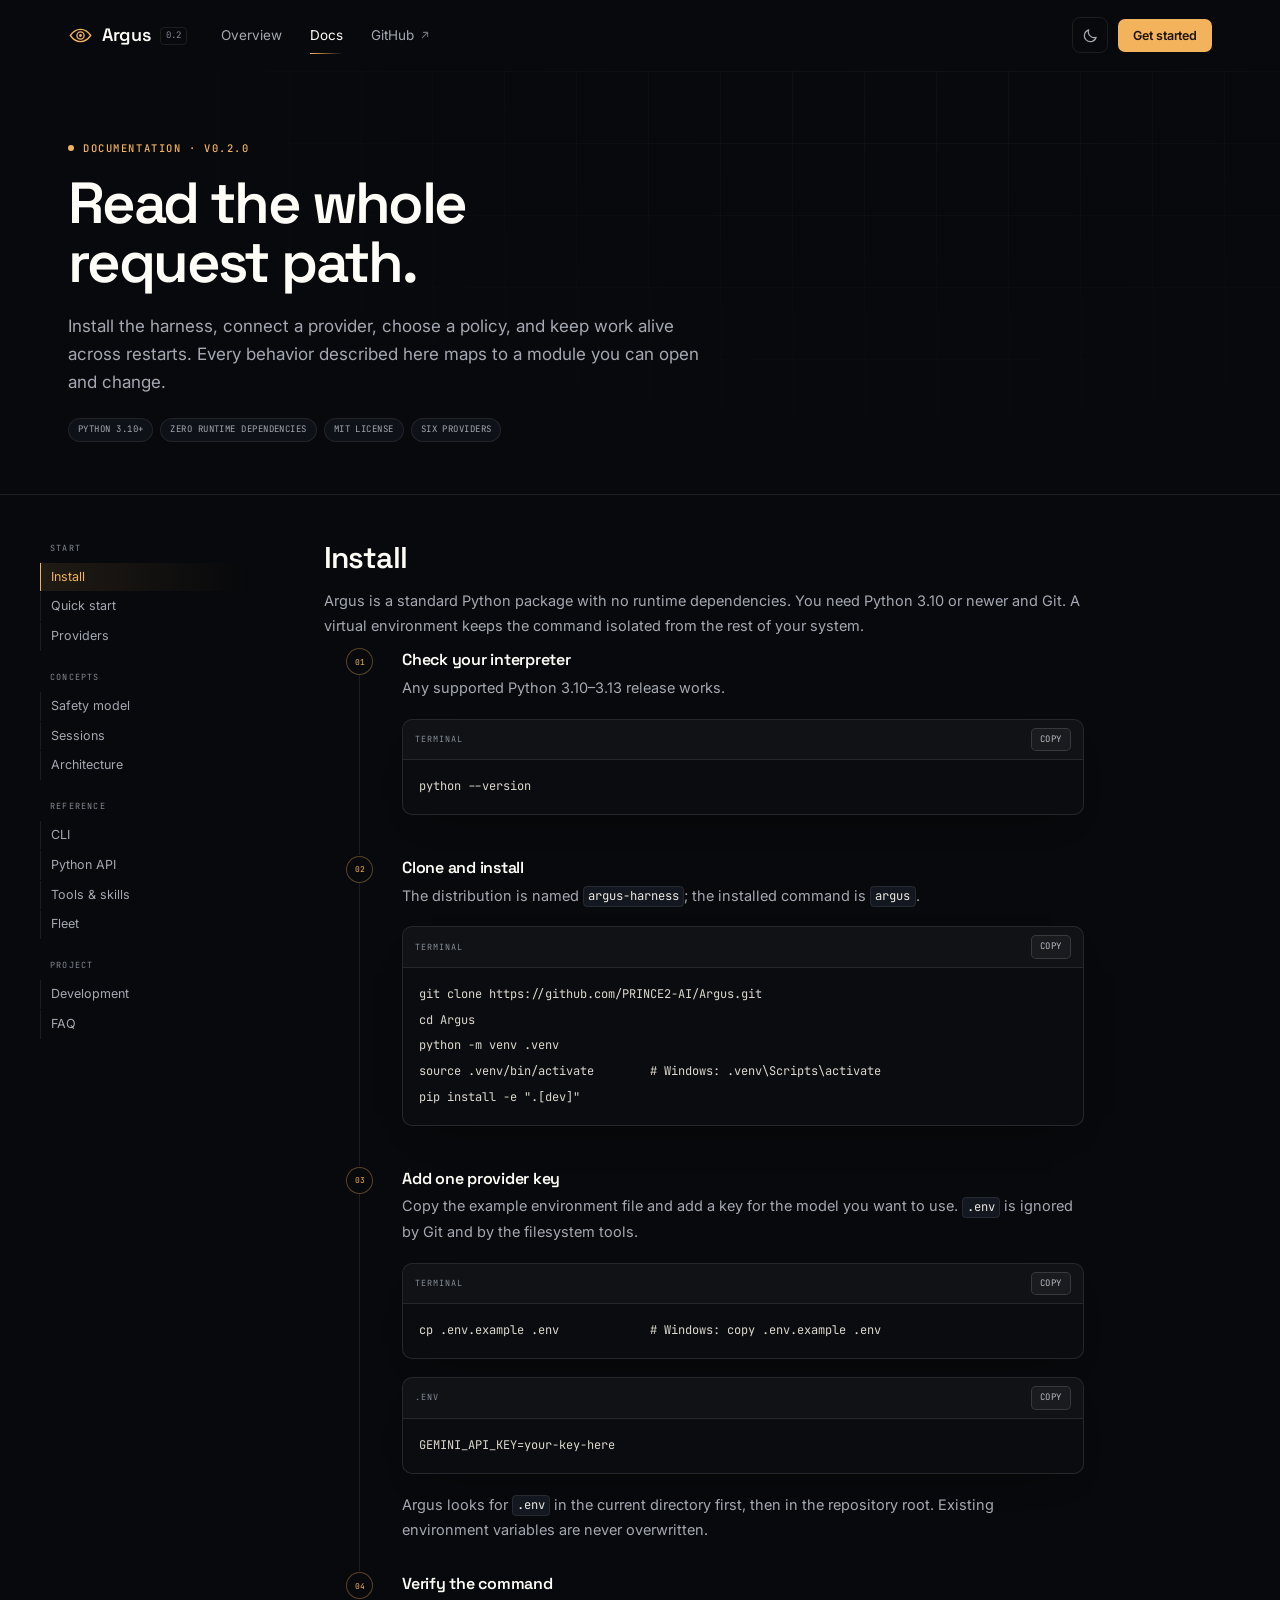
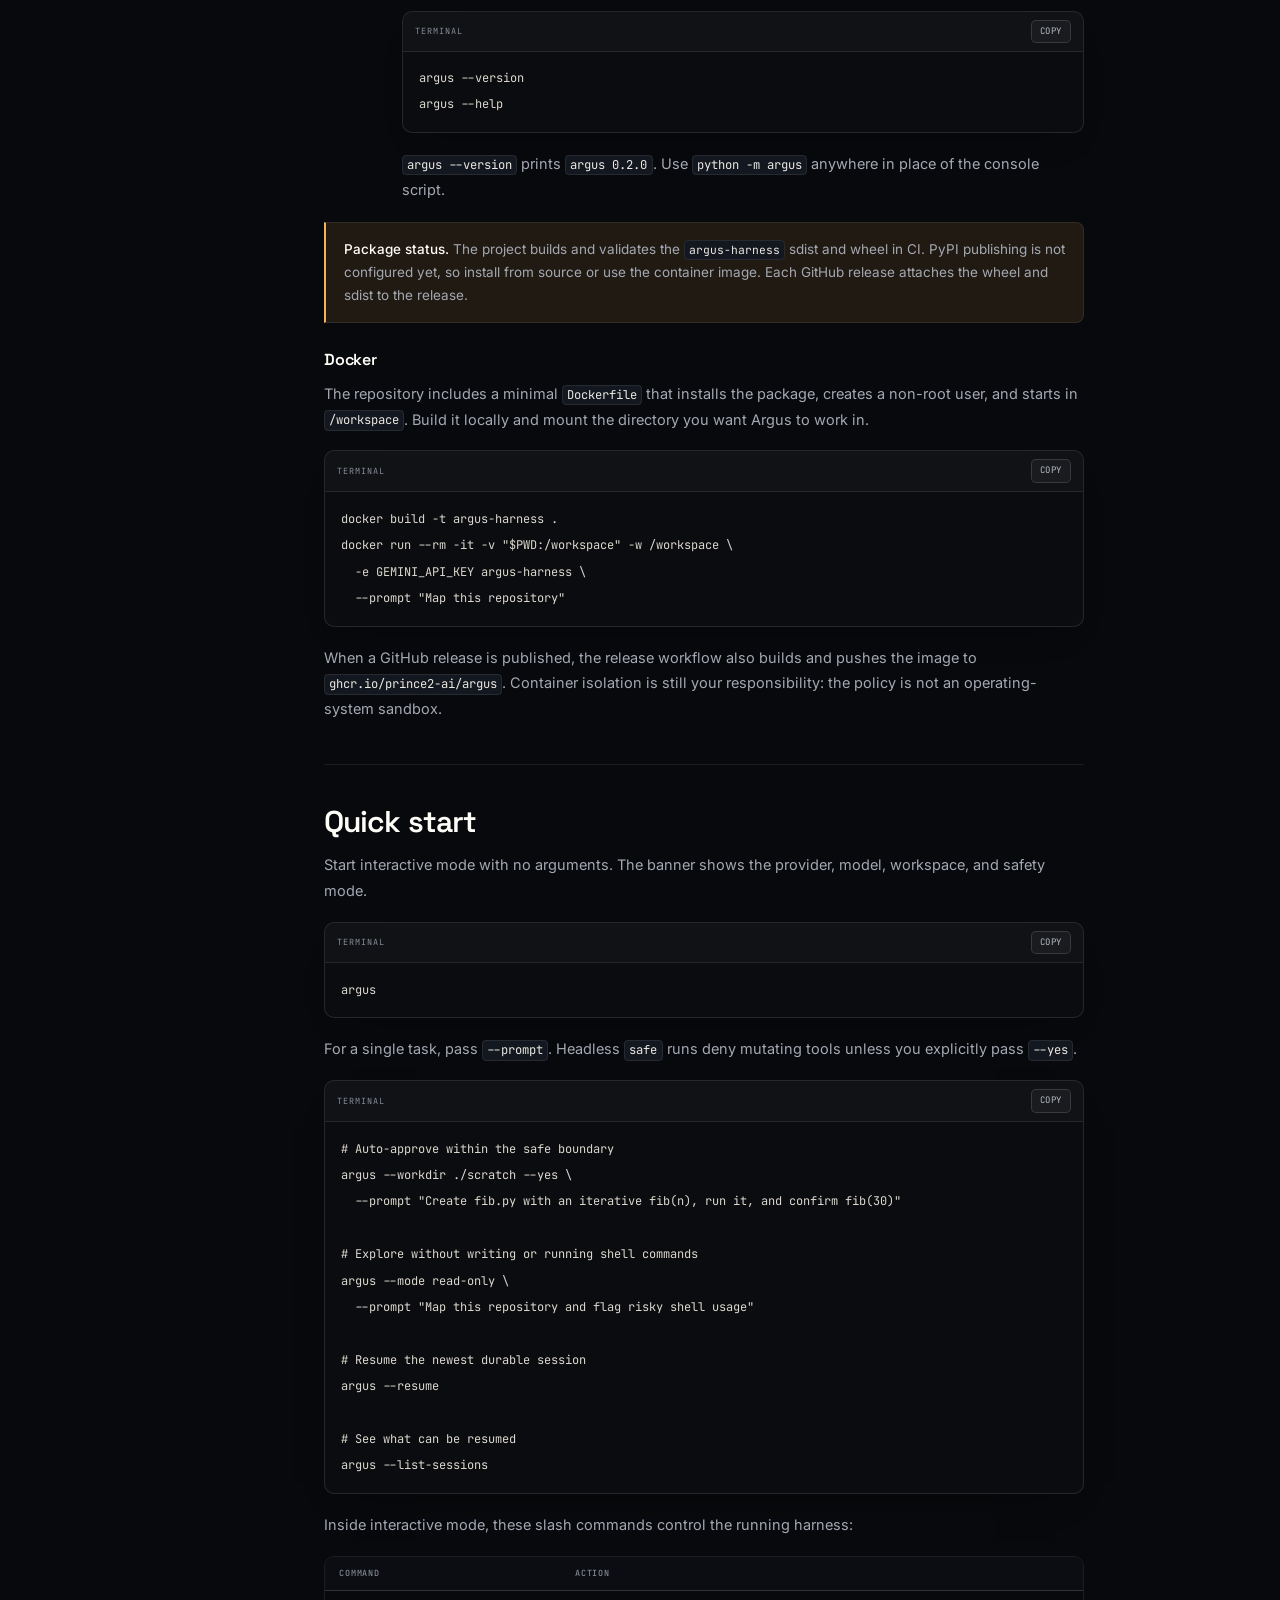
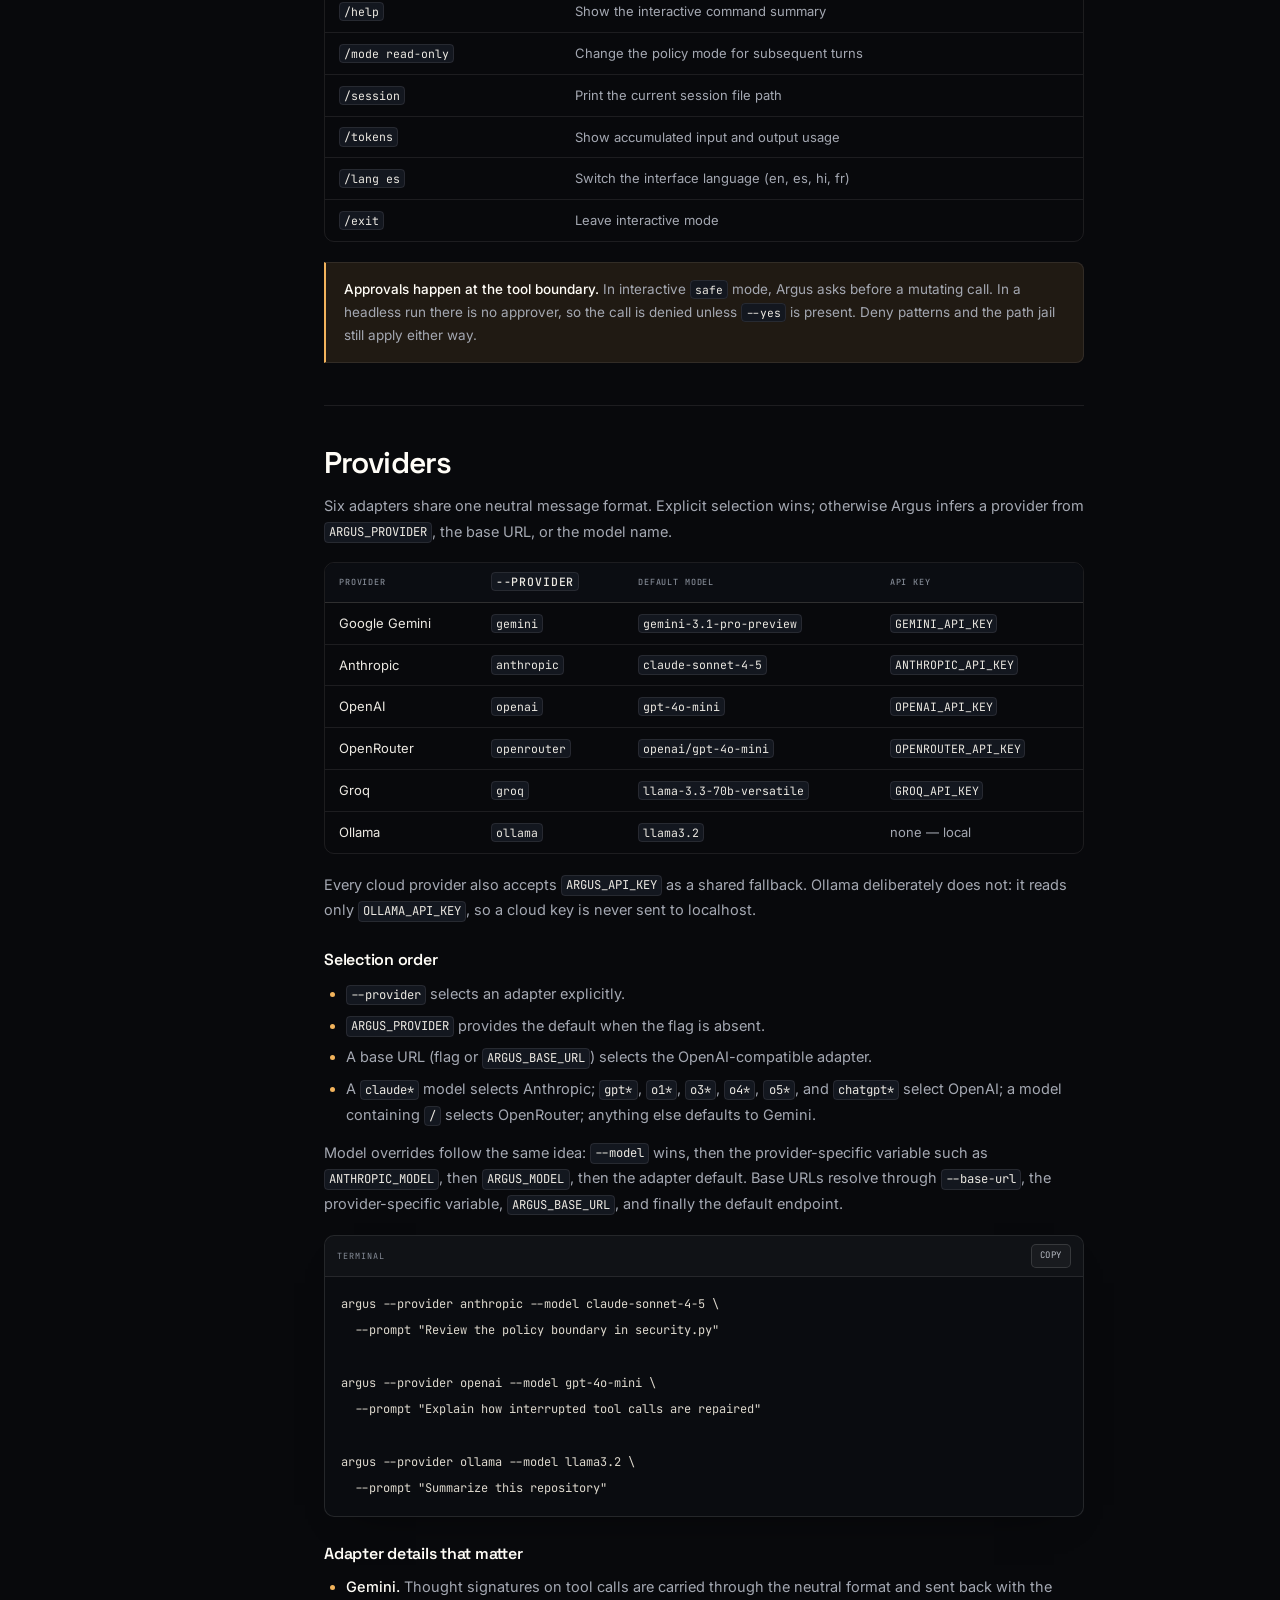
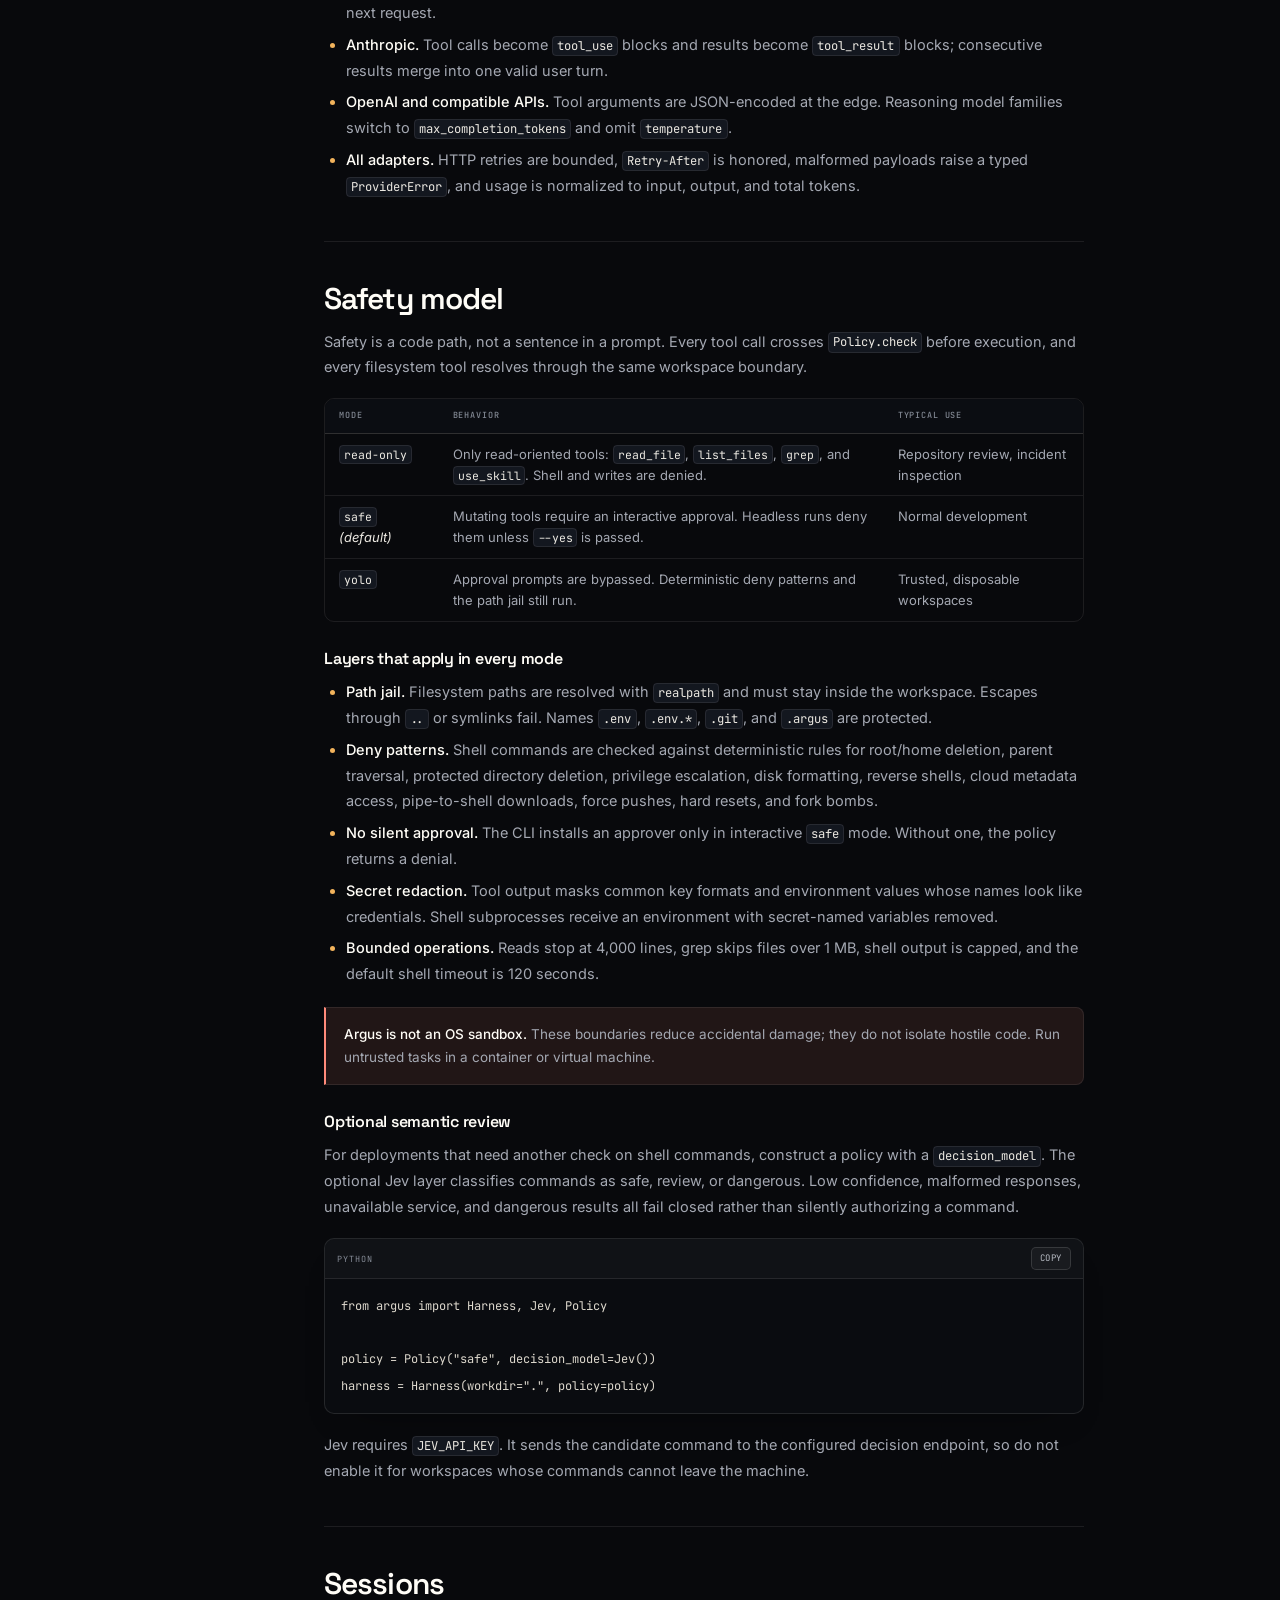
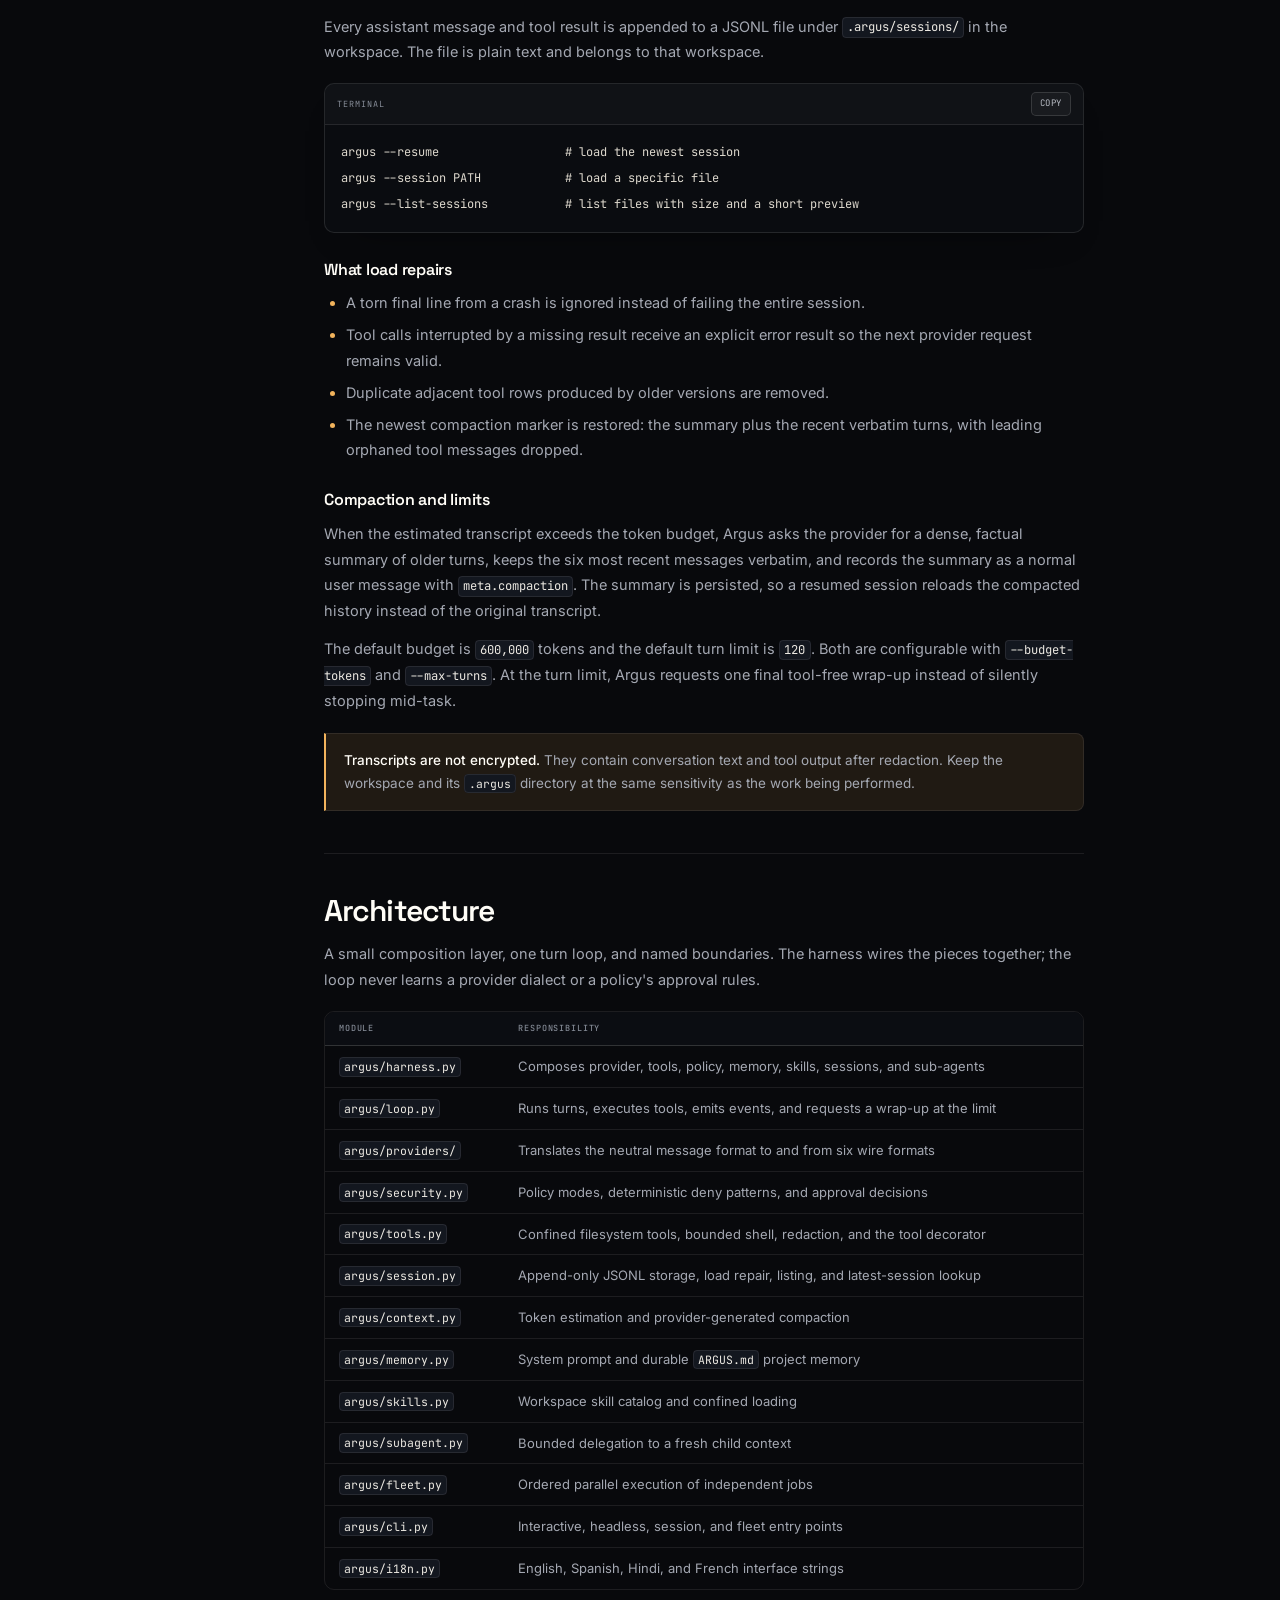
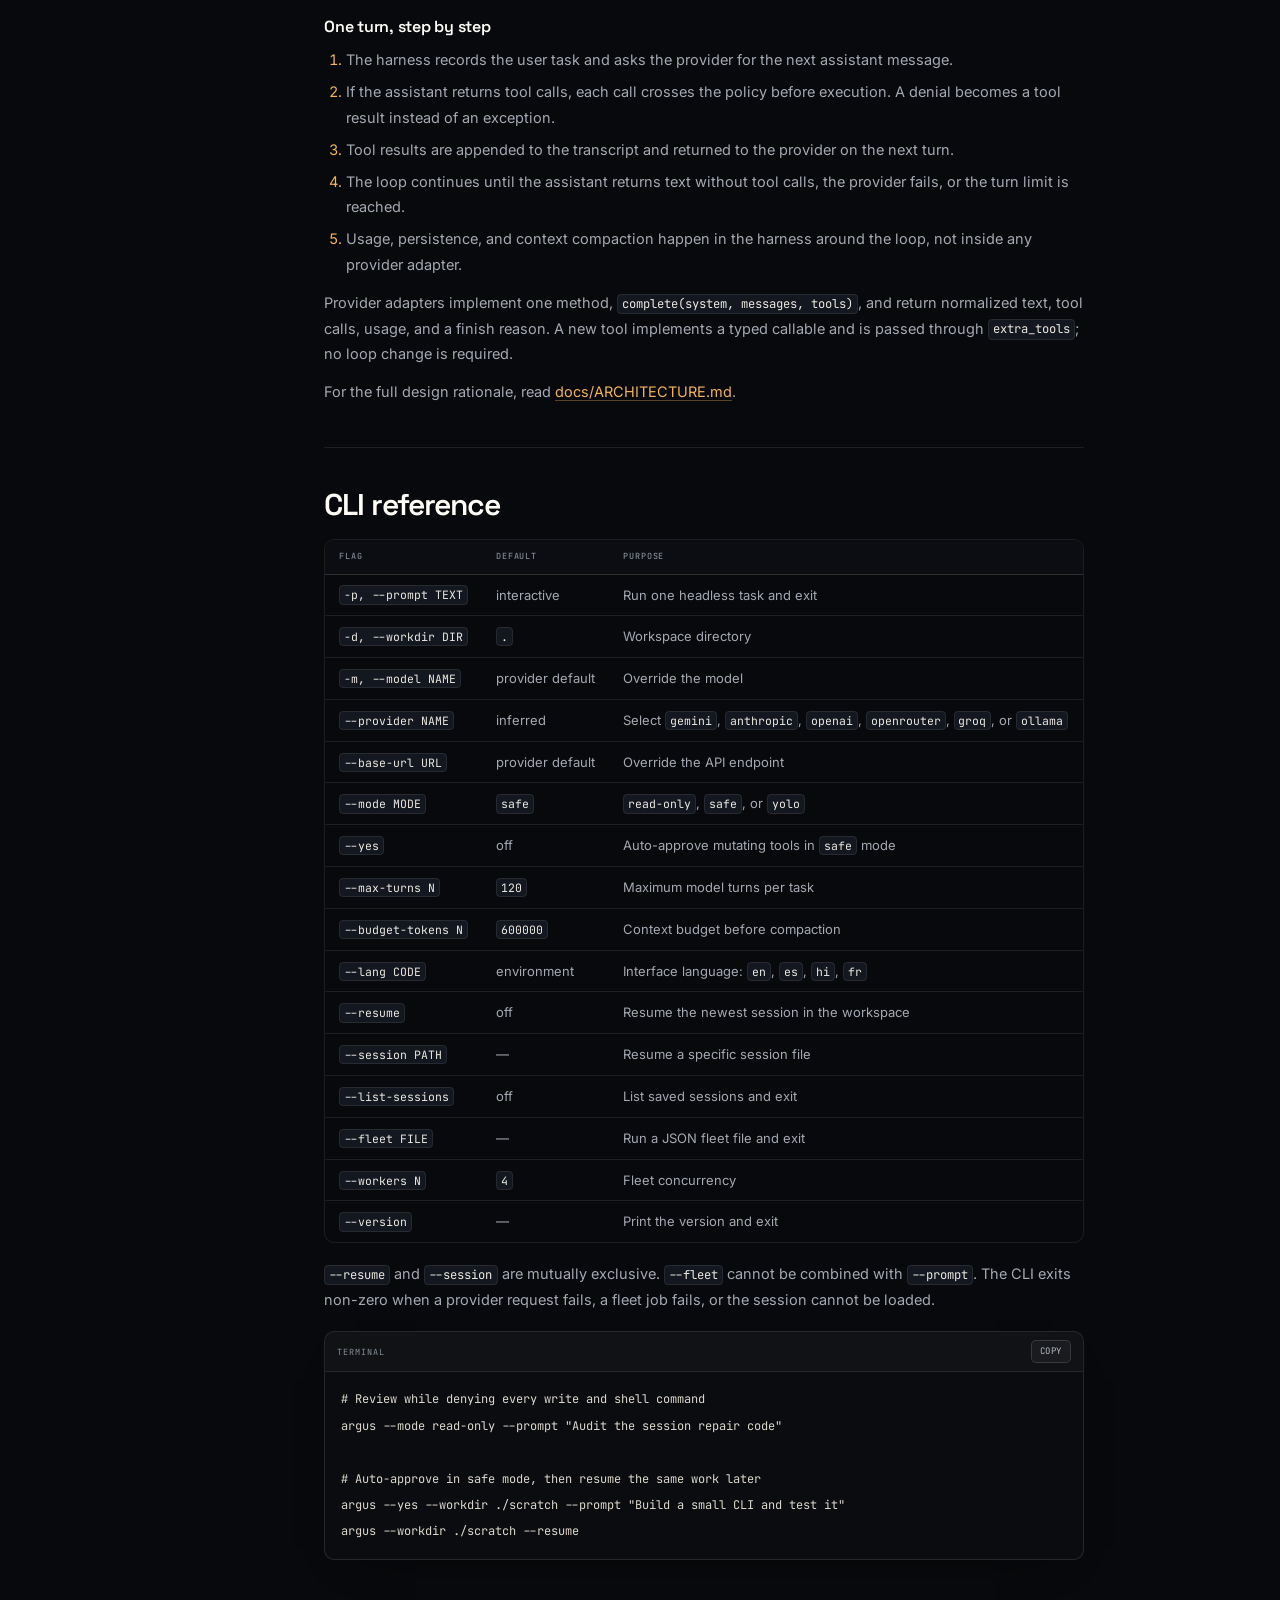
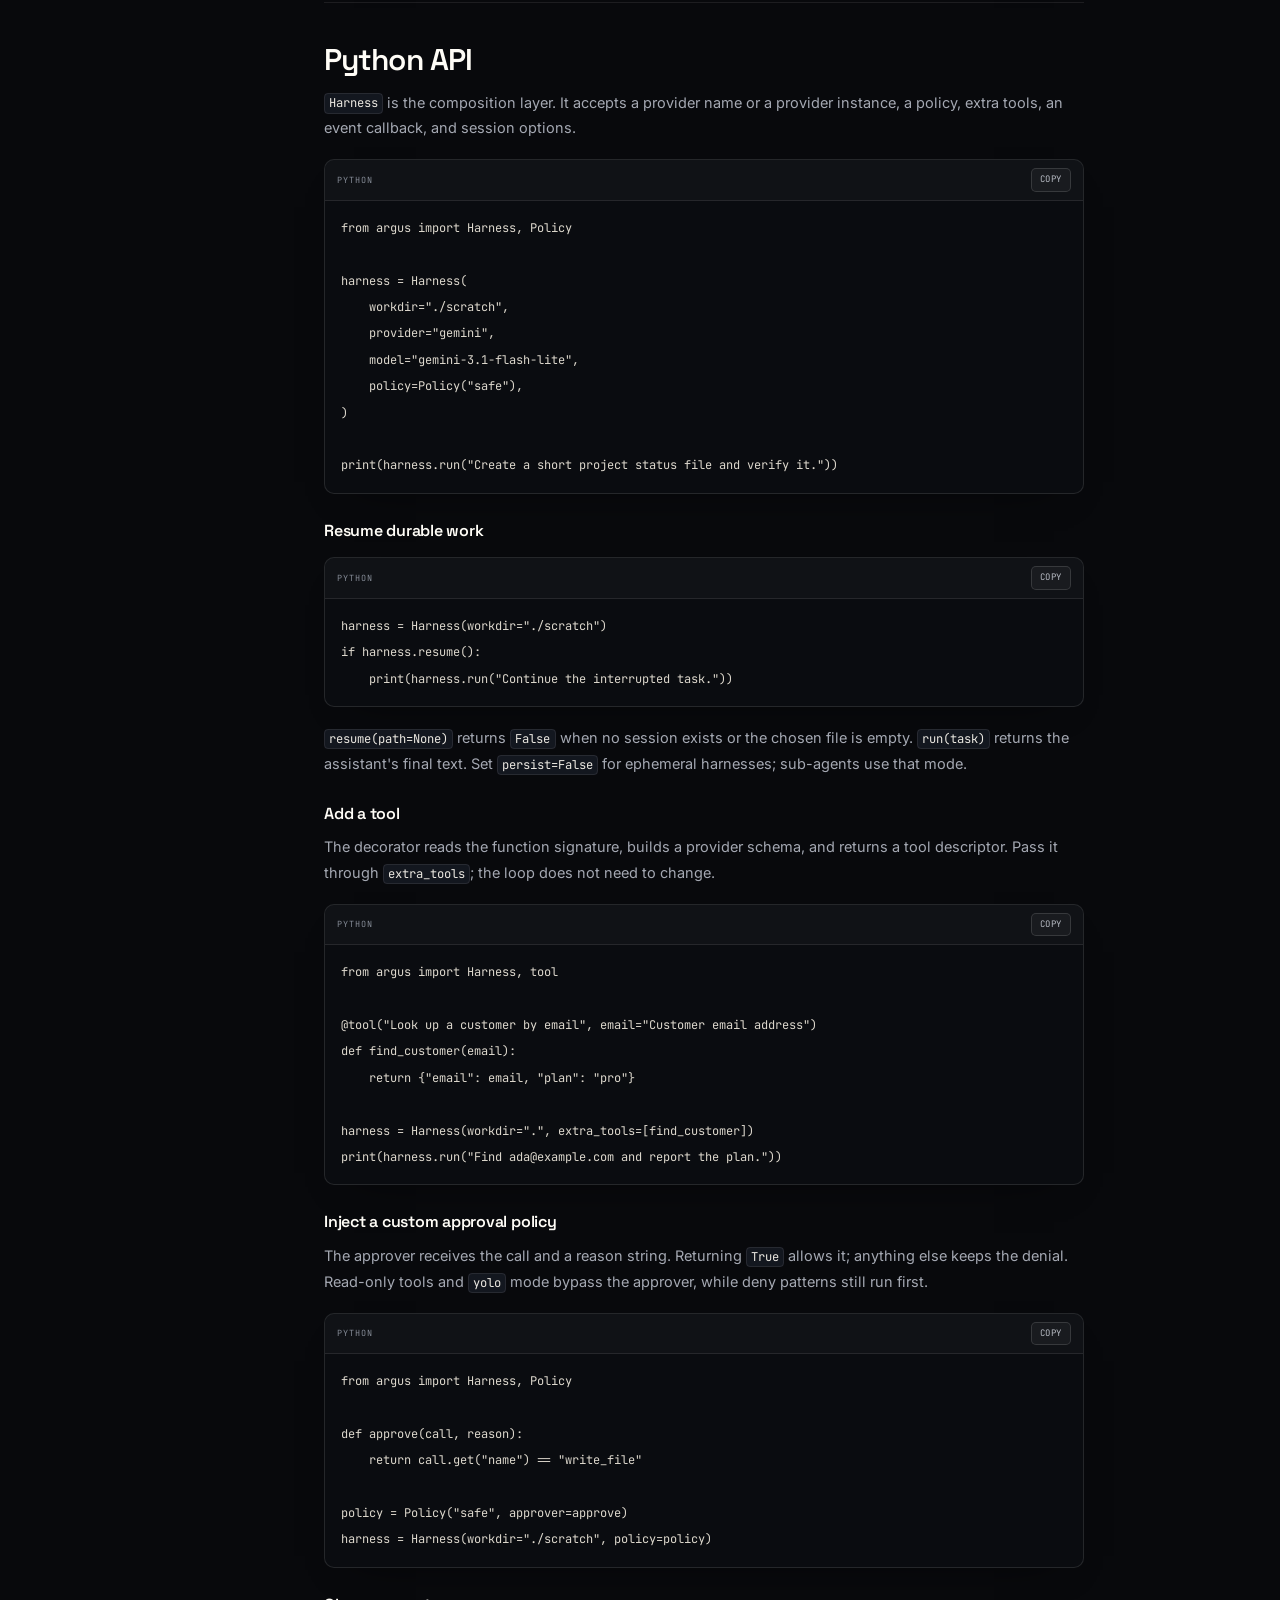
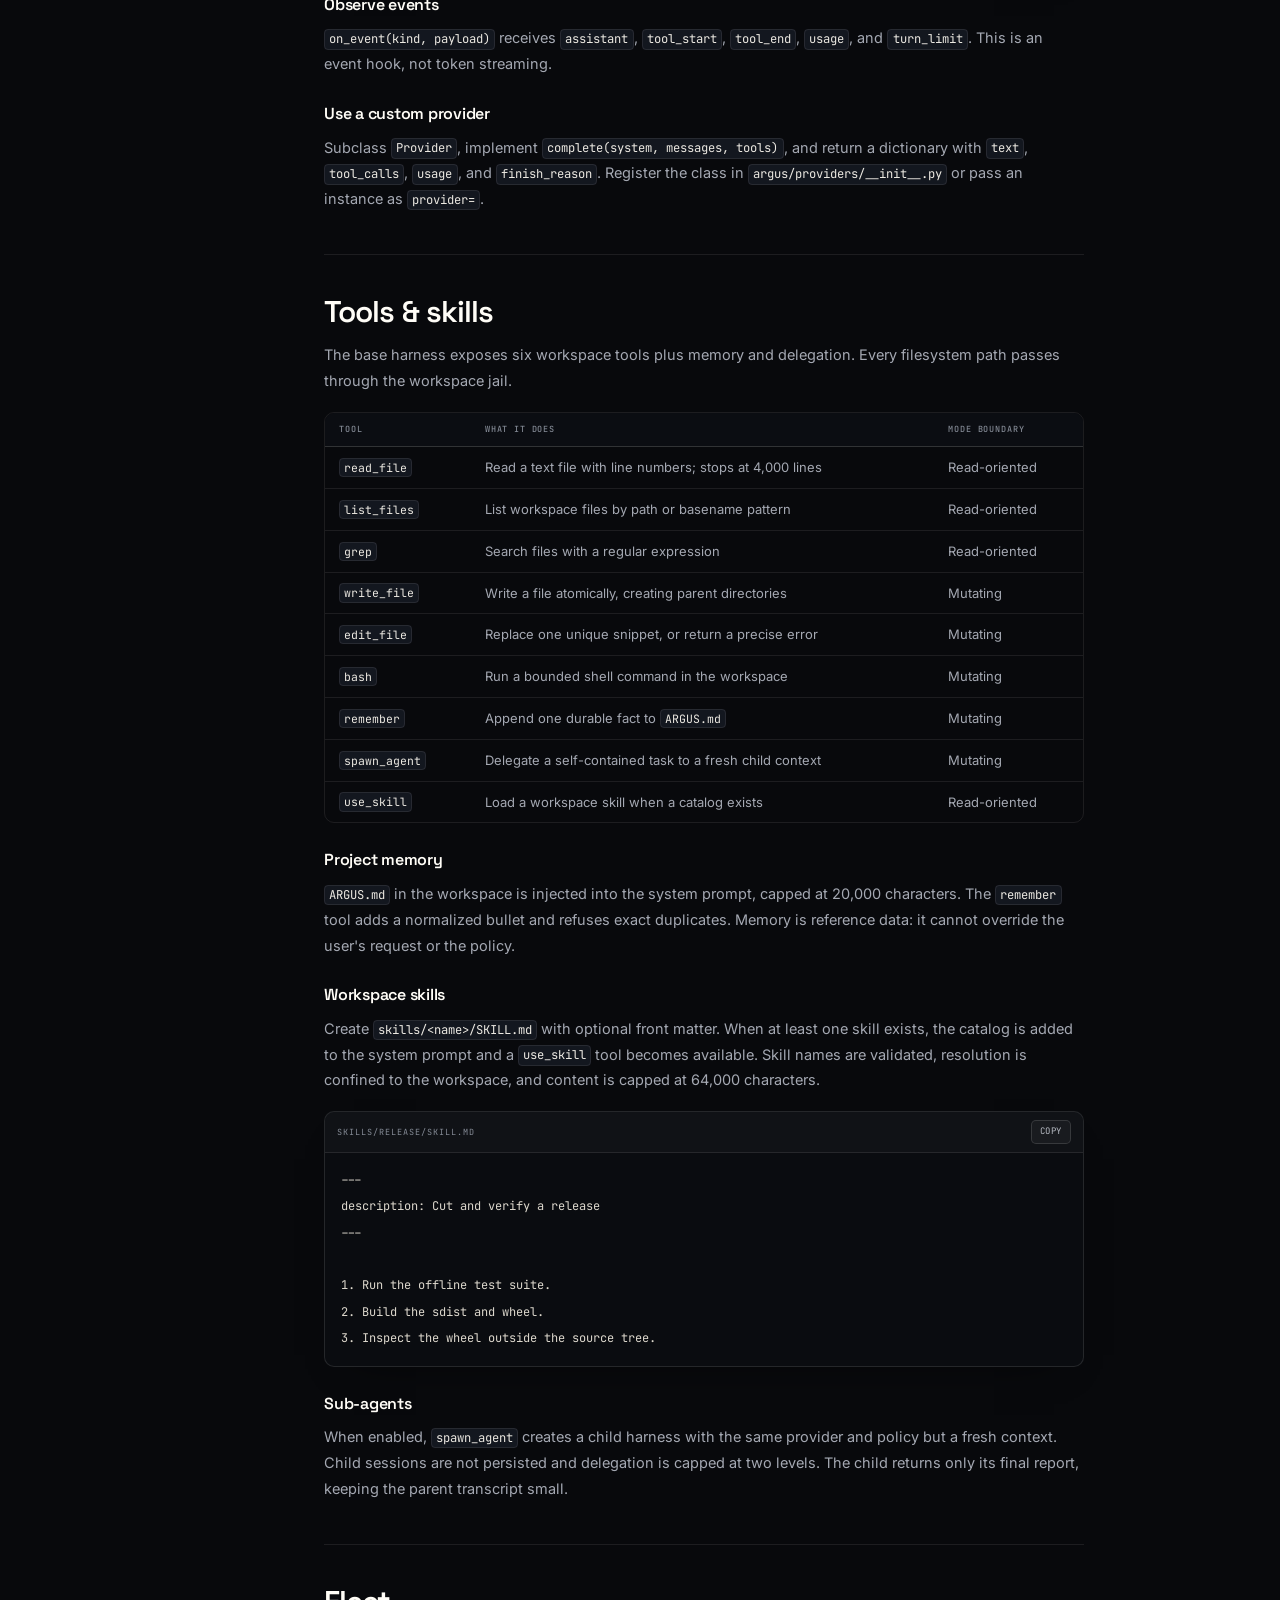
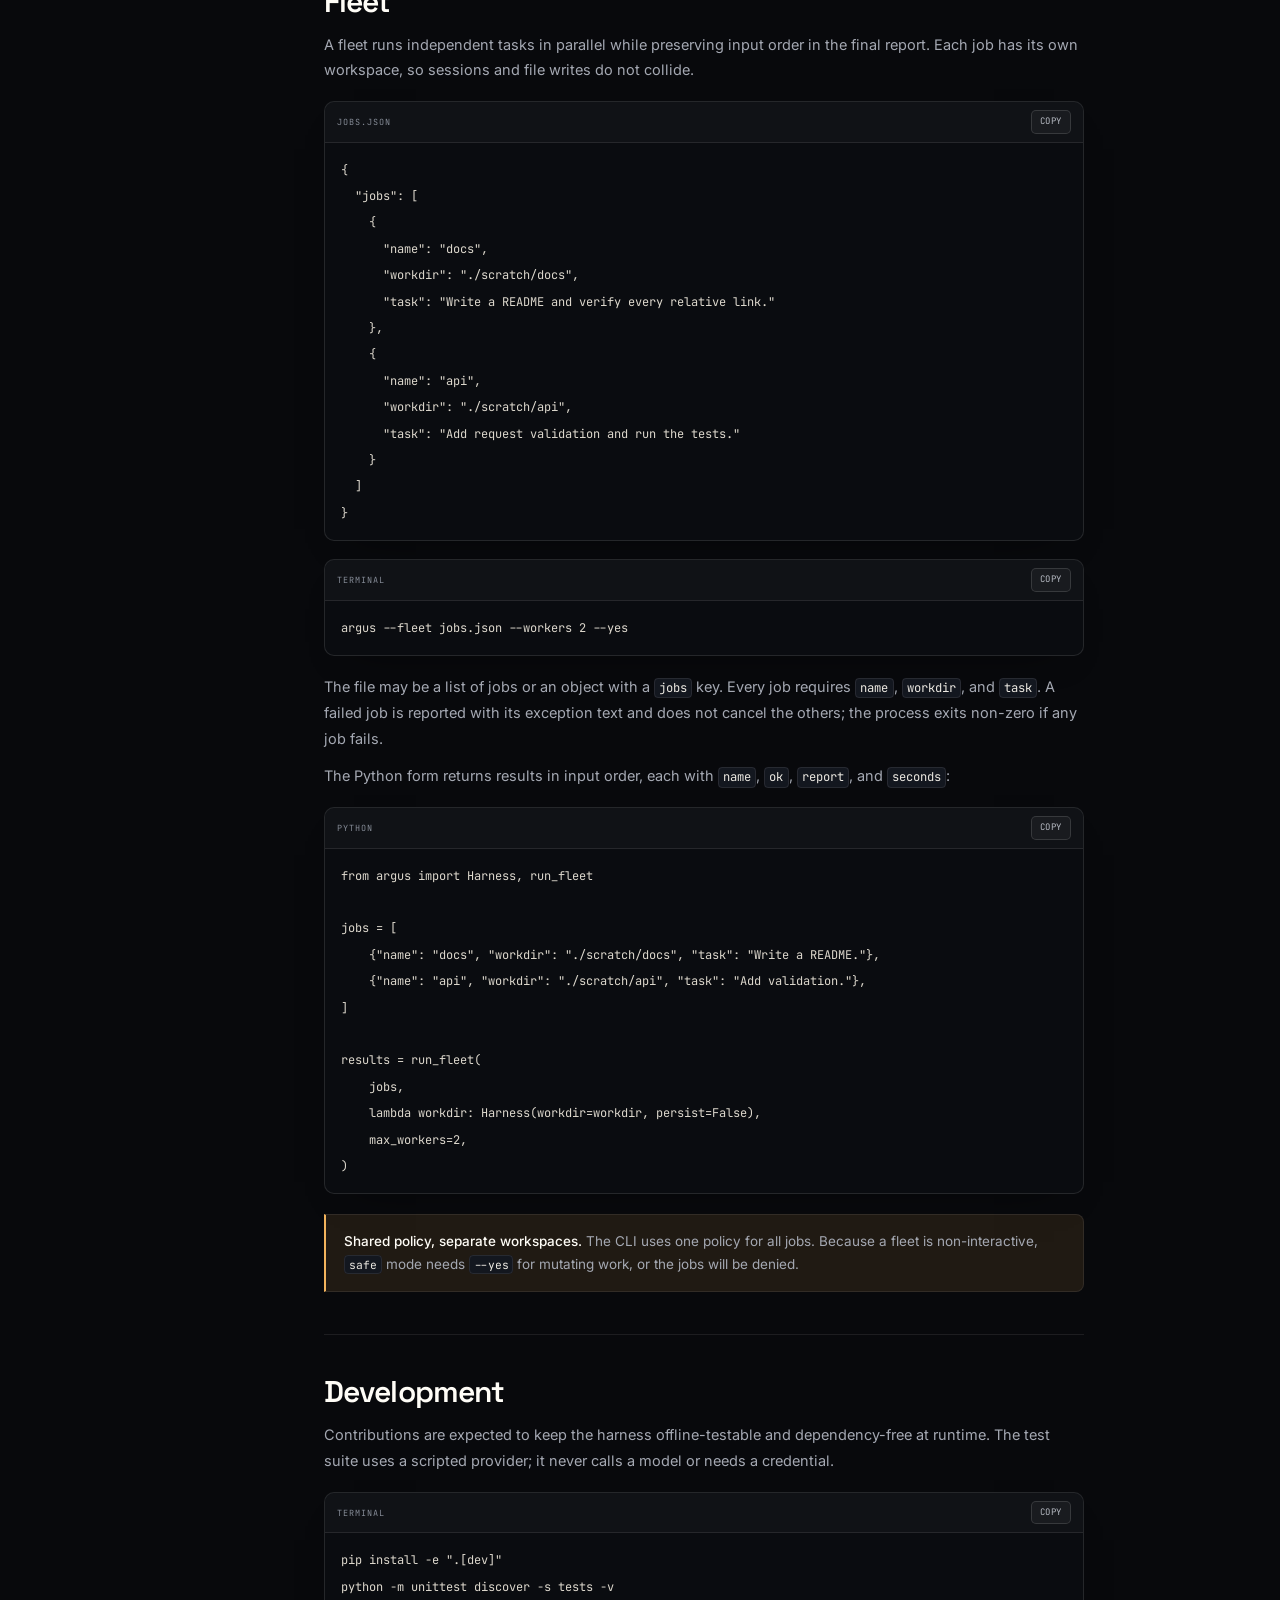
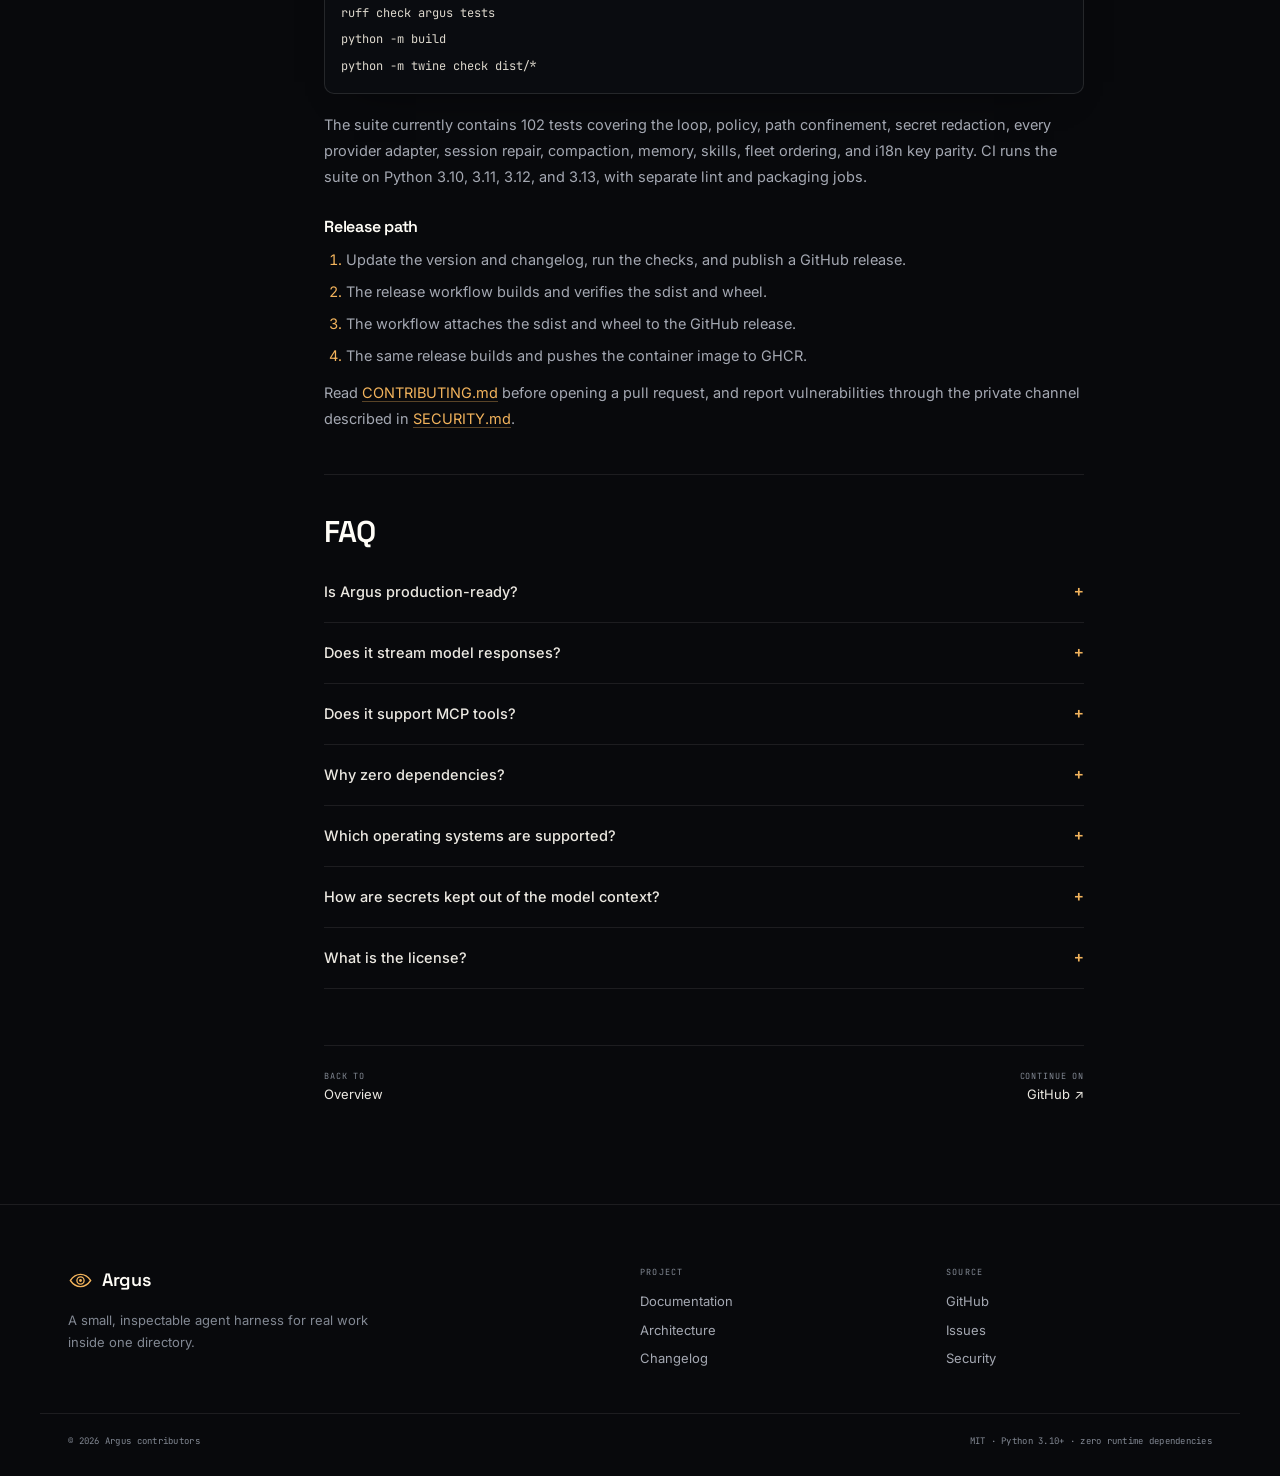
==== commit 3dee21d1: "ci: publish GHCR and release artifacts only PyPI trusted publishing is deferred, so drop the publish" ====
--- a/web/docs.html
+++ b/web/docs.html
@@ -175,7 +175,7 @@
           </ol>
 
           <div class="callout">
-            <p><strong>Package status.</strong> The project builds and validates the <code>argus-harness</code> sdist and wheel in CI. The release workflow uses PyPI trusted publishing and runs only when a GitHub release is published; until a release is live, install from source.</p>
+            <p><strong>Package status.</strong> The project builds and validates the <code>argus-harness</code> sdist and wheel in CI. PyPI publishing is not configured yet, so install from source or use the container image. Each GitHub release attaches the wheel and sdist to the release.</p>
           </div>
 
           <h3>Docker</h3>
@@ -642,8 +642,8 @@
           <ol>
             <li>Update the version and changelog, run the checks, and publish a GitHub release.</li>
             <li>The release workflow builds and verifies the sdist and wheel.</li>
-            <li>PyPI trusted publishing uploads the distributions from the <code>pypi</code> environment.</li>
-            <li>The same release builds and pushes the container image to GHCR and attaches the distributions to the release.</li>
+            <li>The workflow attaches the sdist and wheel to the GitHub release.</li>
+            <li>The same release builds and pushes the container image to GHCR.</li>
           </ol>
           <p>Read <a href="https://github.com/PRINCE2-AI/Argus/blob/main/CONTRIBUTING.md" target="_blank" rel="noopener">CONTRIBUTING.md</a> before opening a pull request, and report vulnerabilities through the private channel described in <a href="https://github.com/PRINCE2-AI/Argus/blob/main/SECURITY.md" target="_blank" rel="noopener">SECURITY.md</a>.</p>
         </section>
